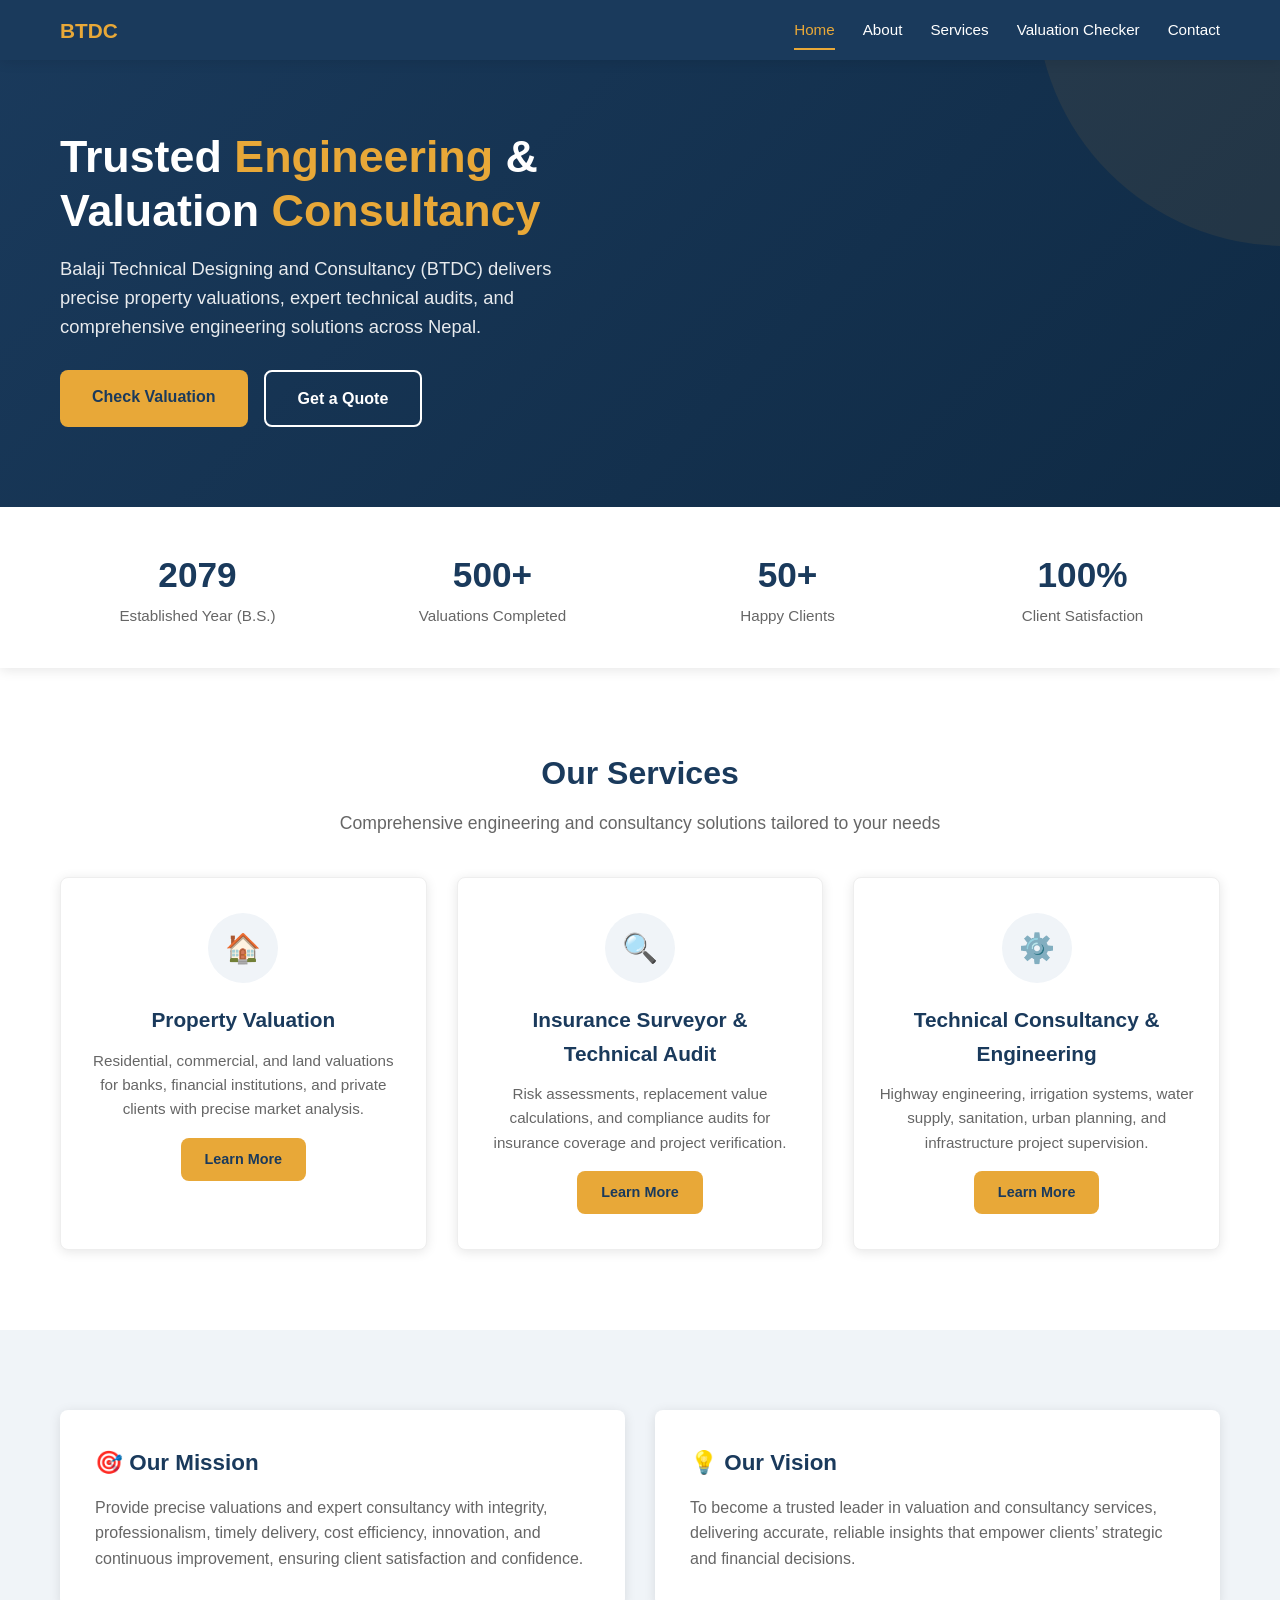
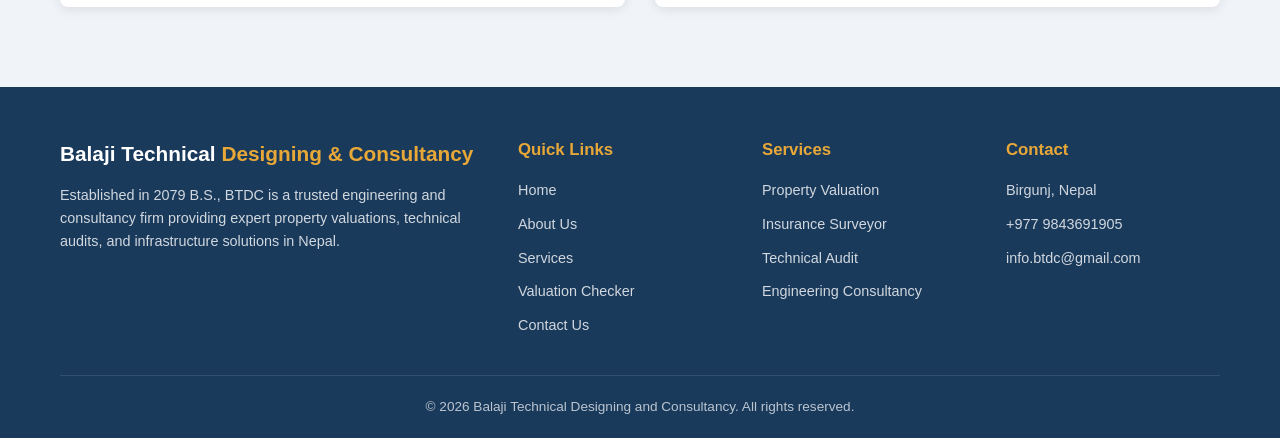
==== index.html @ d247fcec "Initial commit - BTDC website" ====
<!DOCTYPE html>
<html lang="en">
<head>
  <meta charset="UTF-8">
  <meta name="viewport" content="width=device-width, initial-scale=1.0">
  <title>Balaji Technical Designing and Consultancy | Engineering & Valuation Services</title>
  <meta name="description" content="Balaji Technical Designing and Consultancy (BTDC) - Expert property valuations, technical audits, highway engineering, irrigation, and infrastructure solutions in Nepal.">
  <link rel="stylesheet" href="css/style.css">
  <link rel="icon" href="assets/icons/favicon.ico" type="image/x-icon">
</head>
<body>
  <header>
    <div class="header-inner">
      <a href="index.html" class="logo">
        <span>BTDC</span>
      </a>
      <button class="hamburger" aria-label="Menu">
        <span></span><span></span><span></span>
      </button>
      <nav class="nav-links">
        <a href="index.html" class="active">Home</a>
        <a href="about.html">About</a>
        <a href="services.html">Services</a>
        <a href="valuation-checker.html">Valuation Checker</a>
        <a href="contact.html">Contact</a>
      </nav>
    </div>
  </header>

  <section class="hero">
    <div class="container">
      <div class="hero-content">
        <h1>Trusted <span>Engineering</span> &amp; Valuation <span>Consultancy</span></h1>
        <p>Balaji Technical Designing and Consultancy (BTDC) delivers precise property valuations, expert technical audits, and comprehensive engineering solutions across Nepal.</p>
        <div class="hero-buttons">
          <a href="valuation-checker.html" class="btn btn-primary">Check Valuation</a>
          <a href="contact.html" class="btn btn-outline">Get a Quote</a>
        </div>
      </div>
      <div class="hero-image">
        <img src="assets/images/hero-illustration.svg" alt="Engineering and Construction" onerror="this.style.display='none'">
      </div>
    </div>
  </section>

  <section class="stats">
    <div class="container">
      <div class="stats-grid">
        <div class="stat-item">
          <h3>2079</h3>
          <p>Established Year (B.S.)</p>
        </div>
        <div class="stat-item">
          <h3>500+</h3>
          <p>Valuations Completed</p>
        </div>
        <div class="stat-item">
          <h3>50+</h3>
          <p>Happy Clients</p>
        </div>
        <div class="stat-item">
          <h3>100%</h3>
          <p>Client Satisfaction</p>
        </div>
      </div>
    </div>
  </section>

  <section class="section">
    <div class="container">
      <h2 class="section-title">Our Services</h2>
      <p class="section-subtitle">Comprehensive engineering and consultancy solutions tailored to your needs</p>
      <div class="services-grid">
        <div class="service-card">
          <div class="service-icon">&#x1F3E0;</div>
          <h3>Property Valuation</h3>
          <p>Residential, commercial, and land valuations for banks, financial institutions, and private clients with precise market analysis.</p>
          <a href="services.html" class="btn btn-primary">Learn More</a>
        </div>
        <div class="service-card">
          <div class="service-icon">&#x1F50D;</div>
          <h3>Insurance Surveyor &amp; Technical Audit</h3>
          <p>Risk assessments, replacement value calculations, and compliance audits for insurance coverage and project verification.</p>
          <a href="services.html" class="btn btn-primary">Learn More</a>
        </div>
        <div class="service-card">
          <div class="service-icon">&#x2699;&#xFE0F;</div>
          <h3>Technical Consultancy &amp; Engineering</h3>
          <p>Highway engineering, irrigation systems, water supply, sanitation, urban planning, and infrastructure project supervision.</p>
          <a href="services.html" class="btn btn-primary">Learn More</a>
        </div>
      </div>
    </div>
  </section>

  <section class="section mission-vision">
    <div class="container">
      <div class="mv-grid">
        <div class="mv-card">
          <h3>&#x1F3AF; Our Mission</h3>
          <p>Provide precise valuations and expert consultancy with integrity, professionalism, timely delivery, cost efficiency, innovation, and continuous improvement, ensuring client satisfaction and confidence.</p>
        </div>
        <div class="mv-card">
          <h3>&#x1F4A1; Our Vision</h3>
          <p>To become a trusted leader in valuation and consultancy services, delivering accurate, reliable insights that empower clients&rsquo; strategic and financial decisions.</p>
        </div>
      </div>
    </div>
  </section>

  <footer>
    <div class="container">
      <div class="footer-grid">
        <div class="footer-about">
          <h3>Balaji Technical <span>Designing &amp; Consultancy</span></h3>
          <p>Established in 2079 B.S., BTDC is a trusted engineering and consultancy firm providing expert property valuations, technical audits, and infrastructure solutions in Nepal.</p>
        </div>
        <div class="footer-links">
          <h4>Quick Links</h4>
          <ul>
            <li><a href="index.html">Home</a></li>
            <li><a href="about.html">About Us</a></li>
            <li><a href="services.html">Services</a></li>
            <li><a href="valuation-checker.html">Valuation Checker</a></li>
            <li><a href="contact.html">Contact Us</a></li>
          </ul>
        </div>
        <div class="footer-links">
          <h4>Services</h4>
          <ul>
            <li><a href="services.html">Property Valuation</a></li>
            <li><a href="services.html">Insurance Surveyor</a></li>
            <li><a href="services.html">Technical Audit</a></li>
            <li><a href="services.html">Engineering Consultancy</a></li>
          </ul>
        </div>
        <div class="footer-links">
          <h4>Contact</h4>
          <ul>
            <li><a>Birgunj, Nepal</a></li>
            <li><a href="tel:+9779843691905">+977 9843691905</a></li>
            <li><a href="mailto:info.btdc@gmail.com">info.btdc@gmail.com</a></li>
          </ul>
        </div>
      </div>
      <div class="footer-bottom">
        <p>&copy; 2026 Balaji Technical Designing and Consultancy. All rights reserved.</p>
      </div>
    </div>
  </footer>

  <script src="js/main.js"></script>
</body>
</html>
---- css/style.css ----
:root {
  --primary: #1a3a5c;
  --primary-light: #2a5a8c;
  --secondary: #e8a838;
  --accent: #f0f4f8;
  --text: #333;
  --text-light: #666;
  --white: #fff;
  --shadow: 0 2px 12px rgba(0,0,0,0.1);
  --radius: 8px;
  --transition: all 0.3s ease;
}
*, *::before, *::after { margin: 0; padding: 0; box-sizing: border-box; }
html { scroll-behavior: smooth; }
body { font-family: 'Segoe UI', Tahoma, Geneva, Verdana, sans-serif; color: var(--text); line-height: 1.6; overflow-x: hidden; }
a { text-decoration: none; color: inherit; }
ul { list-style: none; }
img { max-width: 100%; height: auto; display: block; }
.container { max-width: 1200px; margin: 0 auto; padding: 0 20px; }
.section { padding: 80px 0; }
.section-title { text-align: center; font-size: 2rem; color: var(--primary); margin-bottom: 10px; }
.section-subtitle { text-align: center; color: var(--text-light); margin-bottom: 40px; font-size: 1.1rem; }

header {
  position: fixed; top: 0; left: 0; right: 0;
  background: var(--primary); color: var(--white);
  z-index: 1000; box-shadow: var(--shadow);
}
.header-inner {
  display: flex; justify-content: space-between; align-items: center;
  padding: 12px 20px; max-width: 1200px; margin: 0 auto;
}
.logo { font-size: 1.3rem; font-weight: 700; display: flex; align-items: center; gap: 10px; }
.logo-img { width: 40px; height: 40px; border-radius: 50%; object-fit: cover; }
.logo span { color: var(--secondary); }
.nav-links { display: flex; gap: 28px; }
.nav-links a { font-size: 0.95rem; font-weight: 500; padding: 6px 0; position: relative; transition: var(--transition); }
.nav-links a::after {
  content: ''; position: absolute; bottom: -2px; left: 0;
  width: 0; height: 2px; background: var(--secondary); transition: var(--transition);
}
.nav-links a:hover::after, .nav-links a.active::after { width: 100%; }
.nav-links a:hover, .nav-links a.active { color: var(--secondary); }
.hamburger { display: none; flex-direction: column; gap: 5px; cursor: pointer; background: none; border: none; padding: 4px; }
.hamburger span { width: 28px; height: 3px; background: var(--white); border-radius: 2px; transition: var(--transition); }

.hero {
  padding: 130px 0 80px; background: linear-gradient(135deg, var(--primary) 0%, #0f2a44 100%);
  color: var(--white); position: relative; overflow: hidden;
}
.hero::before {
  content: ''; position: absolute; top: -50%; right: -20%;
  width: 500px; height: 500px; border-radius: 50%;
  background: rgba(232,168,56,0.08);
}
.hero .container { position: relative; z-index: 1; display: flex; align-items: center; gap: 50px; }
.hero-content { flex: 1; }
.hero-content h1 { font-size: 2.8rem; line-height: 1.2; margin-bottom: 16px; }
.hero-content h1 span { color: var(--secondary); }
.hero-content p { font-size: 1.15rem; opacity: 0.9; margin-bottom: 28px; max-width: 600px; }
.hero-image { flex: 1; text-align: center; }
.btn { display: inline-block; padding: 14px 32px; border-radius: var(--radius); font-weight: 600; font-size: 1rem; cursor: pointer; transition: var(--transition); border: none; }
.btn-primary { background: var(--secondary); color: var(--primary); }
.btn-primary:hover { background: #d49a2e; transform: translateY(-2px); }
.btn-outline { background: transparent; border: 2px solid var(--white); color: var(--white); }
.btn-outline:hover { background: var(--white); color: var(--primary); }
.hero-buttons { display: flex; gap: 16px; flex-wrap: wrap; }

.stats { background: var(--white); padding: 40px 0; box-shadow: var(--shadow); }
.stats-grid { display: grid; grid-template-columns: repeat(4, 1fr); gap: 20px; text-align: center; }
.stat-item h3 { font-size: 2.2rem; color: var(--primary); }
.stat-item p { color: var(--text-light); font-size: 0.95rem; }

.services-grid { display: grid; grid-template-columns: repeat(3, 1fr); gap: 30px; }
.service-card {
  background: var(--white); border-radius: var(--radius); padding: 35px 25px;
  box-shadow: var(--shadow); text-align: center; transition: var(--transition);
  border: 1px solid #eee;
}
.service-card:hover { transform: translateY(-8px); box-shadow: 0 8px 25px rgba(0,0,0,0.12); }
.service-icon { width: 70px; height: 70px; margin: 0 auto 20px; background: var(--accent); border-radius: 50%; display: flex; align-items: center; justify-content: center; font-size: 1.8rem; color: var(--primary); }
.service-card h3 { font-size: 1.3rem; color: var(--primary); margin-bottom: 12px; }
.service-card p { color: var(--text-light); font-size: 0.95rem; margin-bottom: 16px; }
.service-card .btn { padding: 10px 24px; font-size: 0.9rem; }

.mission-vision { background: var(--accent); }
.mv-grid { display: grid; grid-template-columns: repeat(2, 1fr); gap: 30px; }
.mv-card { background: var(--white); padding: 35px; border-radius: var(--radius); box-shadow: var(--shadow); }
.mv-card h3 { color: var(--primary); font-size: 1.4rem; margin-bottom: 14px; display: flex; align-items: center; gap: 10px; }
.mv-card p { color: var(--text-light); }

.about-intro { display: flex; align-items: center; gap: 50px; }
.about-intro-content { flex: 1; }
.about-intro-content h2 { font-size: 2rem; color: var(--primary); margin-bottom: 16px; }
.about-intro-content p { color: var(--text-light); margin-bottom: 12px; }
.about-intro-image { flex: 1; border-radius: var(--radius); overflow: hidden; box-shadow: var(--shadow); }
.values-list { display: grid; grid-template-columns: repeat(4, 1fr); gap: 16px; margin-top: 30px; }
.value-tag { background: var(--accent); padding: 10px 16px; border-radius: var(--radius); text-align: center; font-size: 0.85rem; font-weight: 500; color: var(--primary); }

.team-grid { display: grid; grid-template-columns: repeat(3, 1fr); gap: 30px; }
.team-card { background: var(--white); border-radius: var(--radius); box-shadow: var(--shadow); text-align: center; overflow: hidden; transition: var(--transition); }
.team-card:hover { transform: translateY(-5px); }
.team-img { width: 100%; height: 220px; object-fit: cover; background: var(--accent); display: flex; align-items: center; justify-content: center; font-size: 3rem; color: var(--primary); }
.team-info { padding: 20px; }
.team-info h3 { color: var(--primary); font-size: 1.15rem; }
.team-info .role { color: var(--secondary); font-size: 0.9rem; font-weight: 600; margin-bottom: 8px; }
.team-info p { color: var(--text-light); font-size: 0.88rem; }

.contact-section { background: var(--accent); }
.contact-grid { display: grid; grid-template-columns: 1fr 1fr; gap: 40px; }
.contact-info h3 { color: var(--primary); font-size: 1.4rem; margin-bottom: 20px; }
.contact-info-item { display: flex; gap: 14px; margin-bottom: 18px; align-items: flex-start; }
.contact-info-item .icon { width: 40px; height: 40px; min-width: 40px; background: var(--primary); color: var(--white); border-radius: 50%; display: flex; align-items: center; justify-content: center; font-size: 1.2rem; }
.contact-info-item h4 { font-size: 0.95rem; color: var(--primary); }
.contact-info-item p { color: var(--text-light); font-size: 0.9rem; }
.contact-form { background: var(--white); padding: 35px; border-radius: var(--radius); box-shadow: var(--shadow); }
.form-group { margin-bottom: 18px; }
.form-group label { display: block; font-weight: 600; font-size: 0.9rem; color: var(--primary); margin-bottom: 6px; }
.form-group input, .form-group select, .form-group textarea { width: 100%; padding: 12px 14px; border: 1px solid #ddd; border-radius: var(--radius); font-size: 1rem; font-family: inherit; transition: var(--transition); }
.form-group input:focus, .form-group select:focus, .form-group textarea:focus { outline: none; border-color: var(--primary-light); box-shadow: 0 0 0 3px rgba(26,58,92,0.1); }
.form-group textarea { min-height: 120px; resize: vertical; }
.form-group .btn { width: 100%; }
.form-row { display: grid; grid-template-columns: 1fr 1fr; gap: 16px; }

.valuation-checker { background: var(--accent); }
.valuation-grid { display: grid; grid-template-columns: 1fr 1fr; gap: 40px; }
.valuation-result { background: var(--white); padding: 35px; border-radius: var(--radius); box-shadow: var(--shadow); text-align: center; display: flex; flex-direction: column; justify-content: center; align-items: center; }
.valuation-result .amount { font-size: 2.5rem; font-weight: 700; color: var(--primary); margin: 15px 0; }
.valuation-result .range { color: var(--text-light); font-size: 1.1rem; }
.valuation-result .currency { color: var(--secondary); font-weight: 600; }
.valuation-result .disclaimer { font-size: 0.82rem; color: var(--text-light); margin-top: 20px; font-style: italic; }
.result-placeholder { color: var(--text-light); font-size: 1.1rem; }
.result-placeholder .icon { font-size: 3rem; margin-bottom: 16px; opacity: 0.3; }

#valuationForm .form-row { grid-template-columns: 1fr 1fr; }
#valuationForm .btn { background: var(--primary); color: var(--white); }
#valuationForm .btn:hover { background: var(--primary-light); }

.services-detail-grid { display: grid; gap: 40px; }
.service-detail-card { background: var(--white); border-radius: var(--radius); box-shadow: var(--shadow); padding: 40px; display: flex; gap: 35px; align-items: flex-start; }
.service-detail-icon { width: 80px; height: 80px; min-width: 80px; background: var(--accent); border-radius: 50%; display: flex; align-items: center; justify-content: center; font-size: 2rem; color: var(--primary); }
.service-detail-content h2 { color: var(--primary); font-size: 1.6rem; margin-bottom: 12px; }
.service-detail-content p { color: var(--text-light); margin-bottom: 12px; }
.service-detail-content ul { margin-left: 20px; margin-bottom: 12px; }
.service-detail-content ul li { list-style: disc; color: var(--text-light); margin-bottom: 6px; }

footer { background: var(--primary); color: var(--white); padding: 50px 0 20px; }
.footer-grid { display: grid; grid-template-columns: 2fr 1fr 1fr 1fr; gap: 30px; margin-bottom: 30px; }
.footer-about h3 { font-size: 1.3rem; margin-bottom: 14px; }
.footer-about h3 span { color: var(--secondary); }
.footer-about p { opacity: 0.8; font-size: 0.9rem; margin-bottom: 16px; }
.footer-links h4 { font-size: 1.05rem; margin-bottom: 14px; color: var(--secondary); }
.footer-links ul li { margin-bottom: 8px; }
.footer-links ul li a { opacity: 0.8; font-size: 0.9rem; transition: var(--transition); }
.footer-links ul li a:hover { opacity: 1; color: var(--secondary); }
.footer-bottom { border-top: 1px solid rgba(255,255,255,0.15); padding-top: 20px; text-align: center; font-size: 0.85rem; opacity: 0.7; }

@media (max-width: 992px) {
  .services-grid, .mv-grid, .team-grid { grid-template-columns: repeat(2, 1fr); }
  .footer-grid { grid-template-columns: repeat(2, 1fr); }
  .hero .container { flex-direction: column; text-align: center; }
  .hero-content p { margin: 0 auto 28px; }
  .hero-content h1 { font-size: 2.2rem; }
  .hero-buttons { justify-content: center; }
  .about-intro { flex-direction: column; text-align: center; }
  .stats-grid { grid-template-columns: repeat(2, 1fr); }
  .values-list { grid-template-columns: repeat(2, 1fr); }
  .service-detail-card { flex-direction: column; align-items: center; text-align: center; }
  .service-detail-content ul { text-align: left; }
}
@media (max-width: 768px) {
  .hamburger { display: flex; }
  .nav-links { display: none; position: absolute; top: 100%; left: 0; right: 0; background: var(--primary); flex-direction: column; padding: 16px 20px; gap: 0; }
  .nav-links.open { display: flex; }
  .nav-links a { padding: 12px 0; border-bottom: 1px solid rgba(255,255,255,0.1); }
  .services-grid, .mv-grid, .team-grid, .contact-grid, .valuation-grid { grid-template-columns: 1fr; }
  .footer-grid { grid-template-columns: 1fr; }
  .section { padding: 50px 0; }
  .hero { padding: 110px 0 50px; }
  .hero-content h1 { font-size: 1.8rem; }
  .form-row { grid-template-columns: 1fr; }
  #valuationForm .form-row { grid-template-columns: 1fr; }
  .service-detail-card { padding: 25px; }
  .section-title { font-size: 1.6rem; }
}
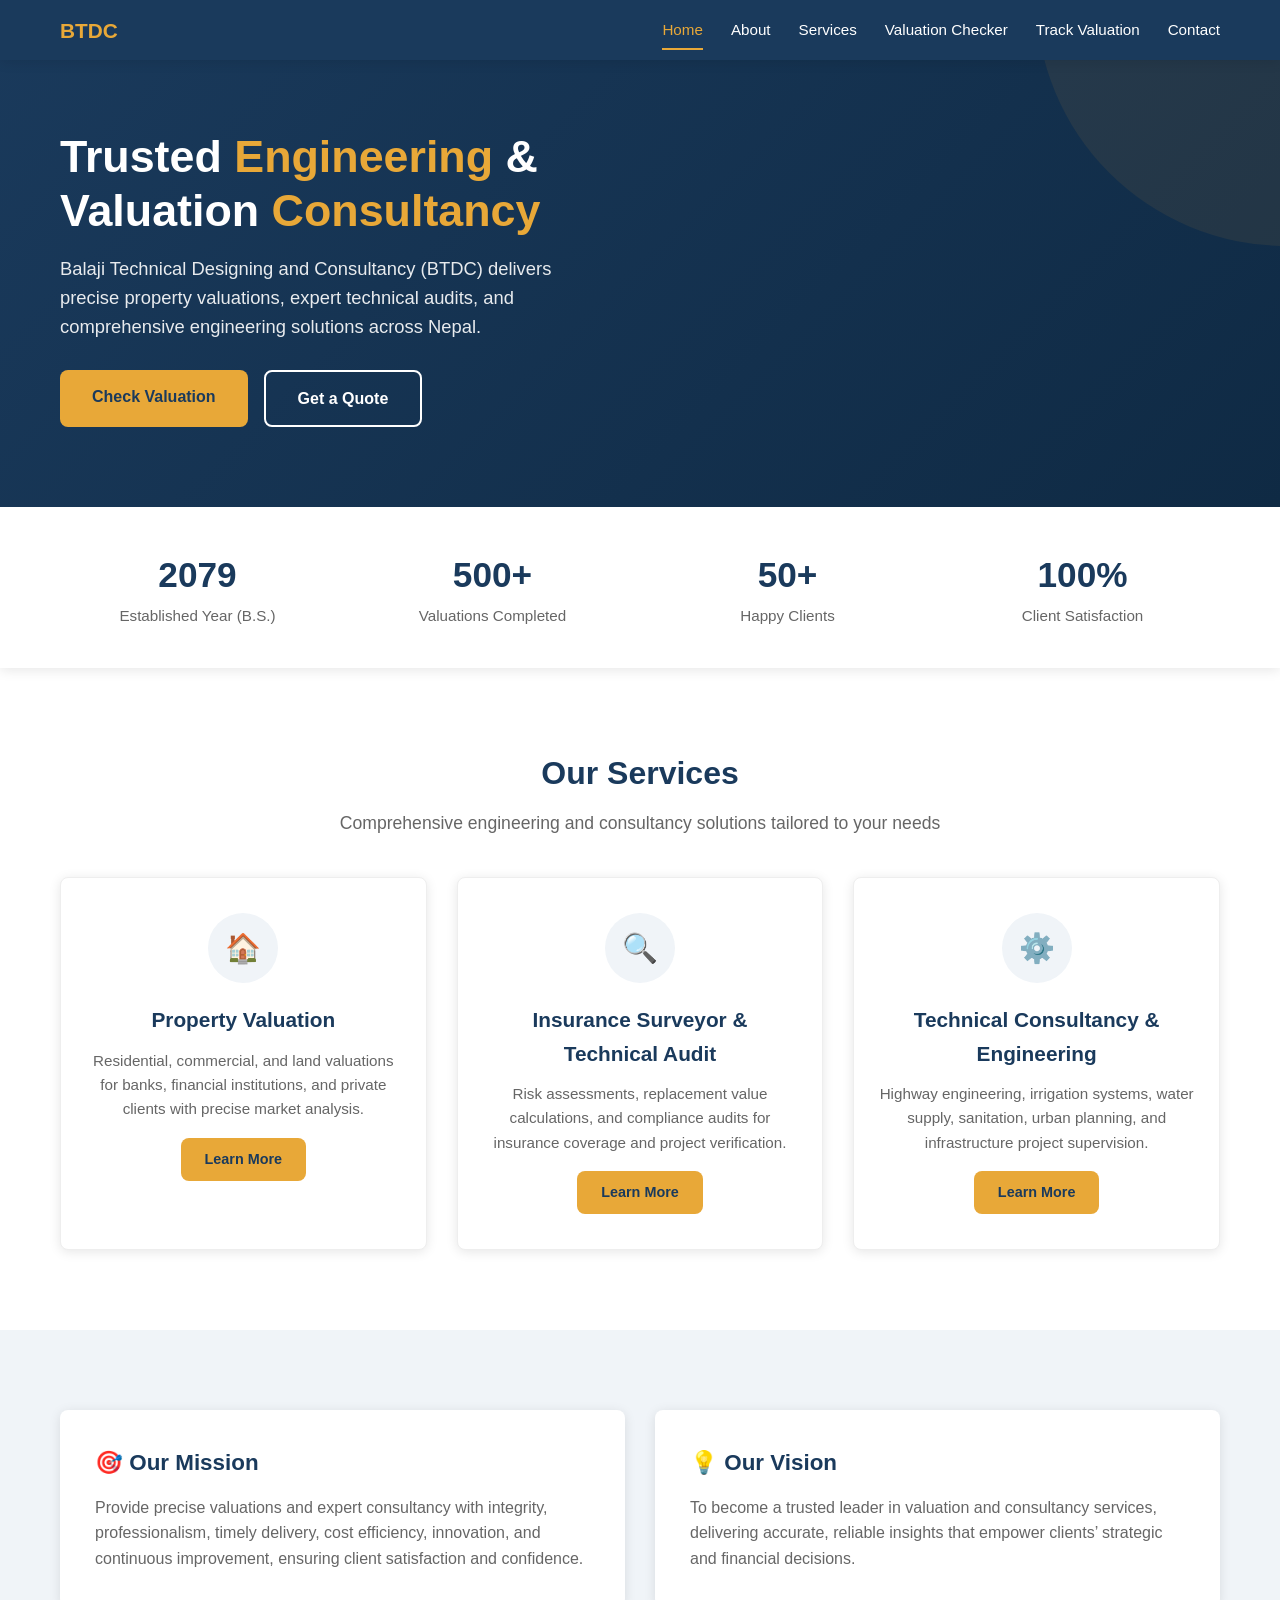
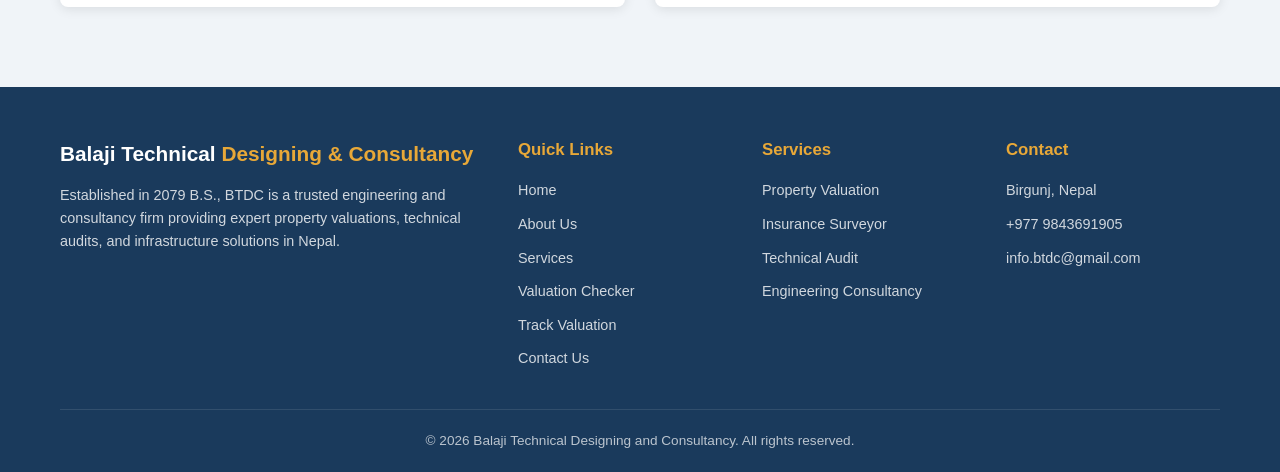
==== commit c1b13e40: "Add admin panel + customer track valuation system" ====
--- a/index.html
+++ b/index.html
@@ -22,6 +22,7 @@
         <a href="about.html">About</a>
         <a href="services.html">Services</a>
         <a href="valuation-checker.html">Valuation Checker</a>
+        <a href="track-valuation.html">Track Valuation</a>
         <a href="contact.html">Contact</a>
       </nav>
     </div>
@@ -122,6 +123,7 @@
             <li><a href="about.html">About Us</a></li>
             <li><a href="services.html">Services</a></li>
             <li><a href="valuation-checker.html">Valuation Checker</a></li>
+            <li><a href="track-valuation.html">Track Valuation</a></li>
             <li><a href="contact.html">Contact Us</a></li>
           </ul>
         </div>
--- a/css/style.css
+++ b/css/style.css
@@ -155,6 +155,37 @@
 .footer-links ul li a:hover { opacity: 1; color: var(--secondary); }
 .footer-bottom { border-top: 1px solid rgba(255,255,255,0.15); padding-top: 20px; text-align: center; font-size: 0.85rem; opacity: 0.7; }
 
+.admin-login { display:flex; justify-content:center; align-items:center; min-height:50vh; }
+.login-box { background:var(--white); padding:40px; border-radius:var(--radius); box-shadow:var(--shadow); text-align:center; max-width:420px; width:100%; }
+.login-box h2 { color:var(--primary); margin-bottom:8px; }
+.admin-table { width:100%; border-collapse:collapse; font-size:0.9rem; }
+.admin-table th { background:var(--primary); color:var(--white); padding:12px 14px; text-align:left; white-space:nowrap; }
+.admin-table td { padding:10px 14px; border-bottom:1px solid #eee; }
+.admin-table tr:hover { background:var(--accent); }
+.admin-table .action-btns { display:flex; gap:6px; white-space:nowrap; }
+.btn-sm { padding:6px 14px; border:none; border-radius:6px; font-size:0.82rem; cursor:pointer; font-weight:600; transition:var(--transition); }
+.btn-edit { background:#e8a838; color:#fff; }
+.btn-edit:hover { background:#d49a2e; }
+.btn-delete { background:#dc3545; color:#fff; }
+.btn-delete:hover { background:#c82333; }
+.status-badge { display:inline-block; padding:4px 12px; border-radius:20px; font-size:0.8rem; font-weight:600; }
+.status-pending { background:#fff3cd; color:#856404; }
+.status-in-progress { background:#cce5ff; color:#004085; }
+.status-completed { background:#d4edda; color:#155724; }
+.status-delivered { background:#d4edda; color:#155724; }
+.status-cancelled { background:#f8d7da; color:#721c24; }
+.modal-overlay { position:fixed; top:0; left:0; right:0; bottom:0; background:rgba(0,0,0,0.5); z-index:2000; display:flex; align-items:center; justify-content:center; padding:20px; }
+.modal { background:var(--white); border-radius:var(--radius); padding:30px; max-width:600px; width:100%; max-height:90vh; overflow-y:auto; box-shadow:0 10px 40px rgba(0,0,0,0.2); }
+.modal-header { display:flex; justify-content:space-between; align-items:center; margin-bottom:20px; }
+.modal-header h3 { color:var(--primary); font-size:1.3rem; }
+.modal-close { background:none; border:none; font-size:1.8rem; cursor:pointer; color:var(--text-light); padding:0 4px; line-height:1; }
+.modal-close:hover { color:var(--text); }
+
+.track-card { background:var(--white); border-radius:var(--radius); box-shadow:var(--shadow); margin-bottom:16px; overflow:hidden; }
+.track-card-header { display:flex; justify-content:space-between; align-items:center; padding:14px 20px; background:var(--accent); border-bottom:1px solid #eee; }
+.track-card-body { padding:16px 20px; display:grid; grid-template-columns:1fr 1fr; gap:10px; }
+.track-field { font-size:0.92rem; color:var(--text); }
+
 @media (max-width: 992px) {
   .services-grid, .mv-grid, .team-grid { grid-template-columns: repeat(2, 1fr); }
   .footer-grid { grid-template-columns: repeat(2, 1fr); }
@@ -182,4 +213,8 @@
   #valuationForm .form-row { grid-template-columns: 1fr; }
   .service-detail-card { padding: 25px; }
   .section-title { font-size: 1.6rem; }
-}
+  .admin-table { font-size:0.82rem; }
+  .admin-table th, .admin-table td { padding:8px 10px; }
+  .track-card-body { grid-template-columns:1fr; }
+  .modal { padding:20px; }
+}
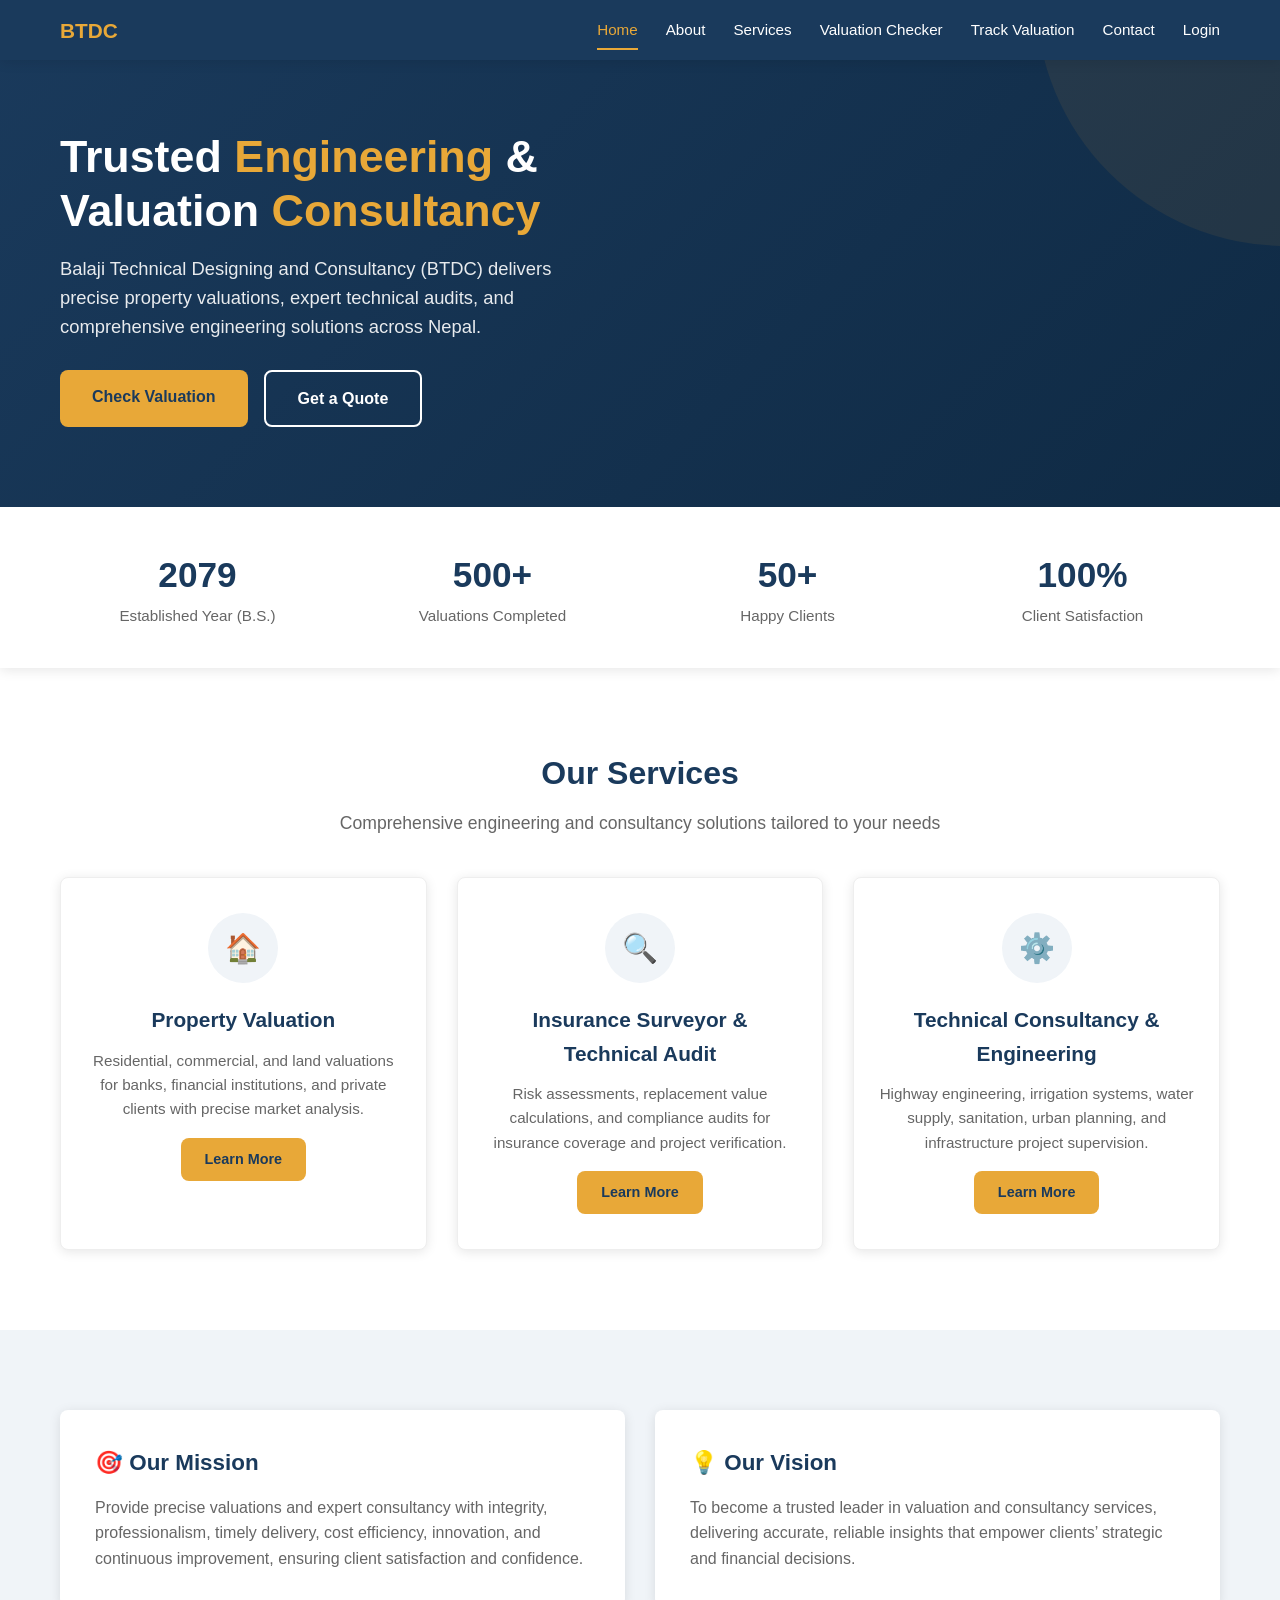
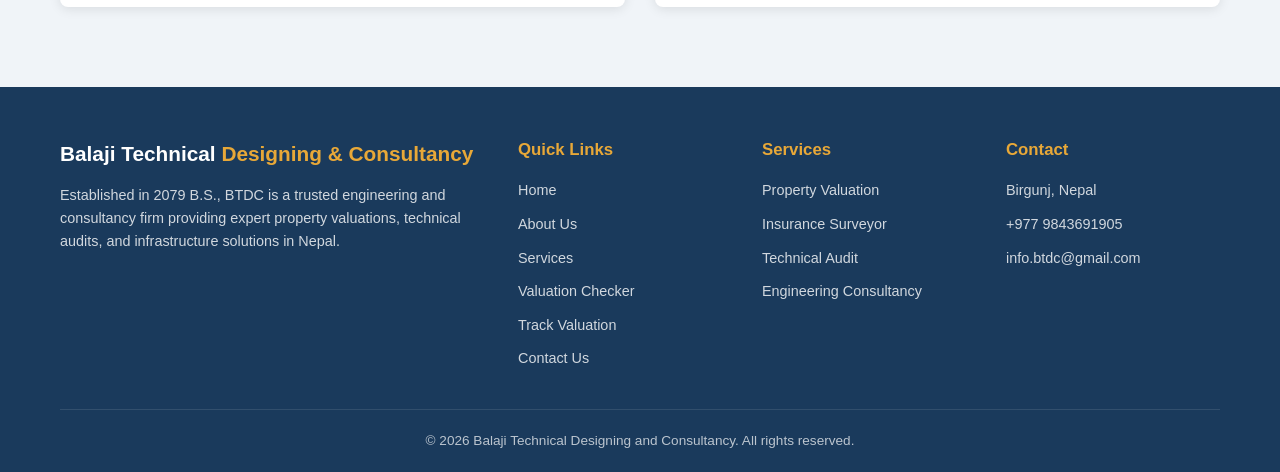
==== commit 76564366: "Migrate to Firebase Auth + Firestore: admin/staff panels, public track lookup" ====
--- a/index.html
+++ b/index.html
@@ -24,6 +24,7 @@
         <a href="valuation-checker.html">Valuation Checker</a>
         <a href="track-valuation.html">Track Valuation</a>
         <a href="contact.html">Contact</a>
+        <a href="login.html">Login</a>
       </nav>
     </div>
   </header>
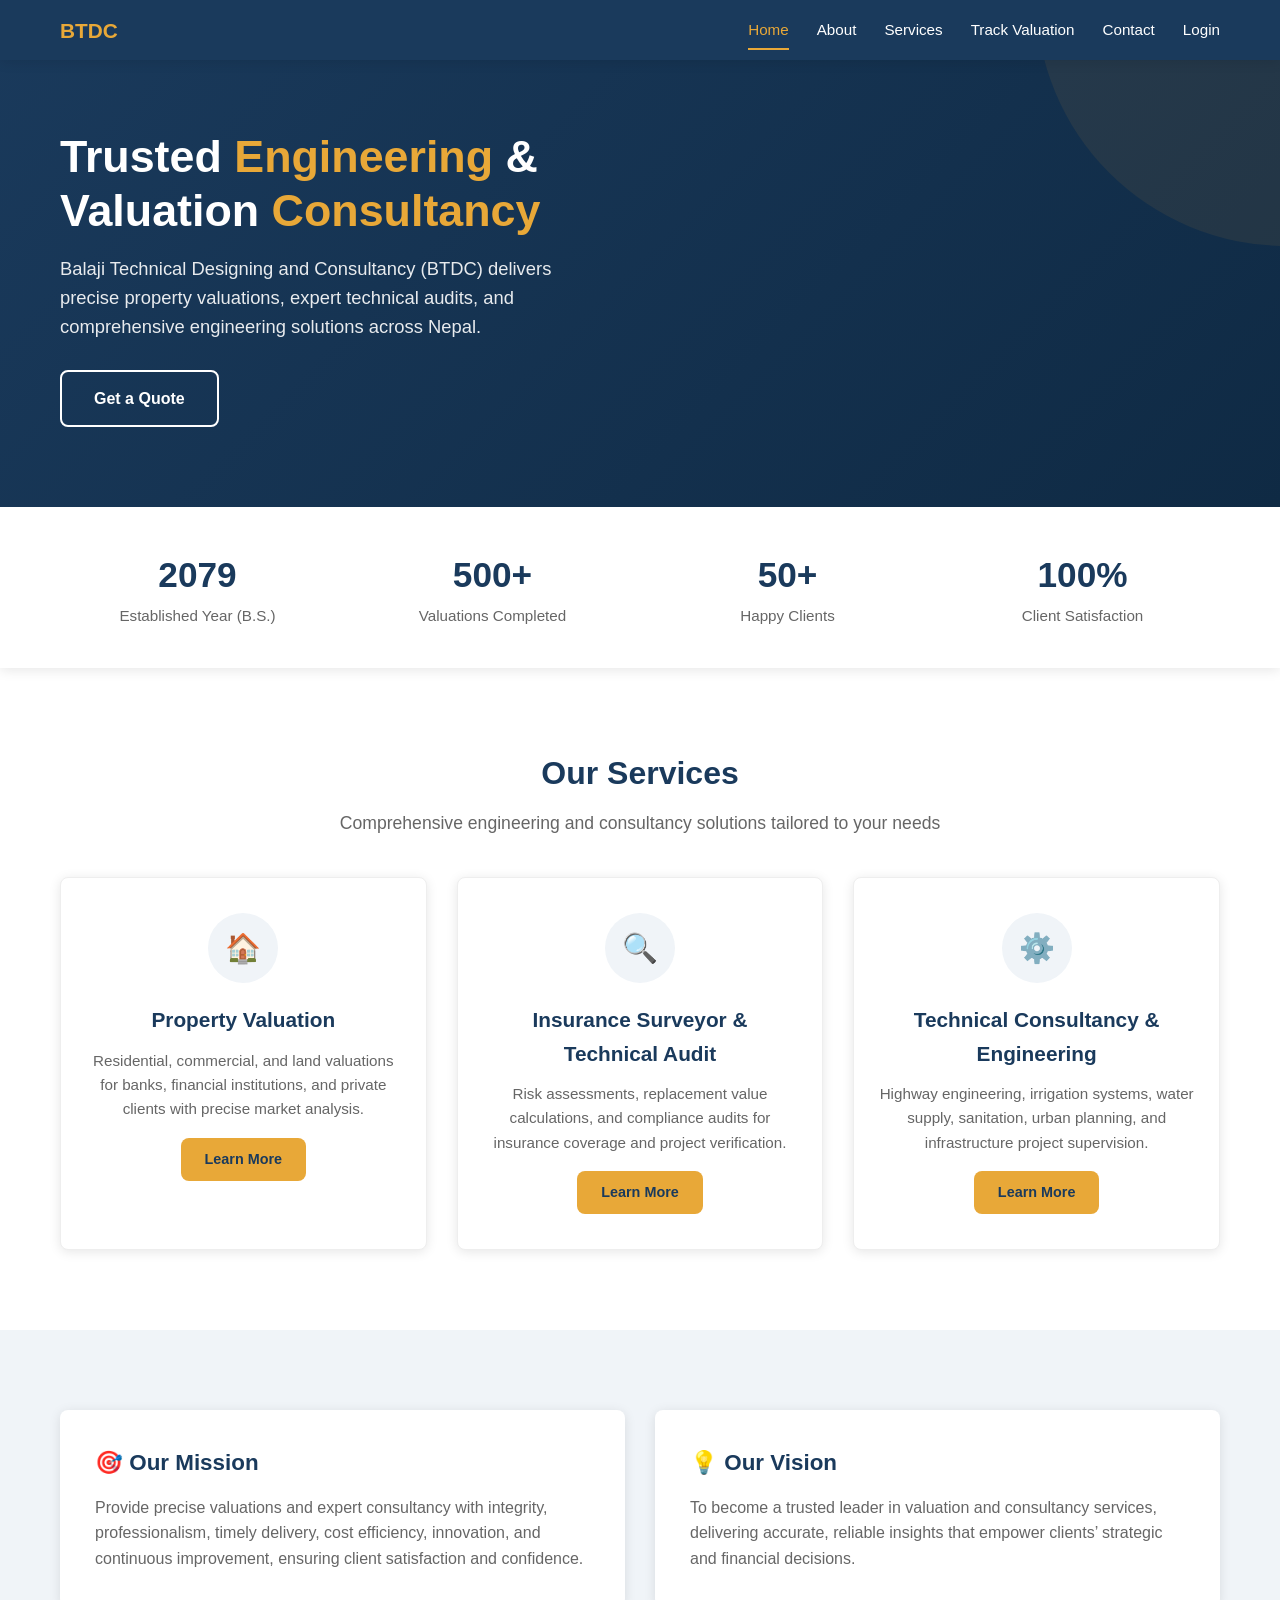
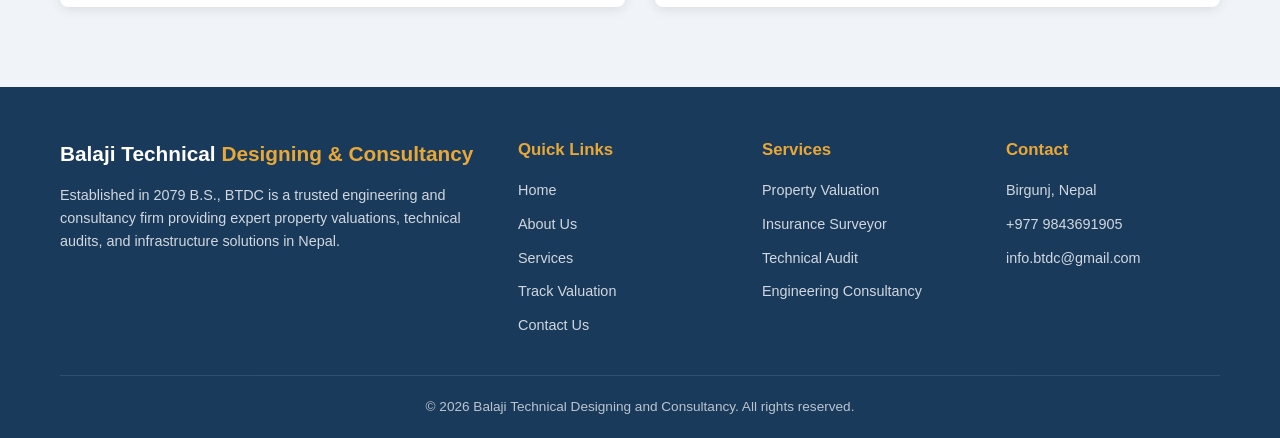
==== commit d73127ee: "Remove Valuation Checker page and all links" ====
--- a/index.html
+++ b/index.html
@@ -21,7 +21,7 @@
         <a href="index.html" class="active">Home</a>
         <a href="about.html">About</a>
         <a href="services.html">Services</a>
-        <a href="valuation-checker.html">Valuation Checker</a>
+
         <a href="track-valuation.html">Track Valuation</a>
         <a href="contact.html">Contact</a>
         <a href="login.html">Login</a>
@@ -35,7 +35,7 @@
         <h1>Trusted <span>Engineering</span> &amp; Valuation <span>Consultancy</span></h1>
         <p>Balaji Technical Designing and Consultancy (BTDC) delivers precise property valuations, expert technical audits, and comprehensive engineering solutions across Nepal.</p>
         <div class="hero-buttons">
-          <a href="valuation-checker.html" class="btn btn-primary">Check Valuation</a>
+
           <a href="contact.html" class="btn btn-outline">Get a Quote</a>
         </div>
       </div>
@@ -123,7 +123,7 @@
             <li><a href="index.html">Home</a></li>
             <li><a href="about.html">About Us</a></li>
             <li><a href="services.html">Services</a></li>
-            <li><a href="valuation-checker.html">Valuation Checker</a></li>
+
             <li><a href="track-valuation.html">Track Valuation</a></li>
             <li><a href="contact.html">Contact Us</a></li>
           </ul>
--- a/css/style.css
+++ b/css/style.css
@@ -122,7 +122,7 @@
 .form-group .btn { width: 100%; }
 .form-row { display: grid; grid-template-columns: 1fr 1fr; gap: 16px; }
 
-.valuation-checker { background: var(--accent); }
+
 .valuation-grid { display: grid; grid-template-columns: 1fr 1fr; gap: 40px; }
 .valuation-result { background: var(--white); padding: 35px; border-radius: var(--radius); box-shadow: var(--shadow); text-align: center; display: flex; flex-direction: column; justify-content: center; align-items: center; }
 .valuation-result .amount { font-size: 2.5rem; font-weight: 700; color: var(--primary); margin: 15px 0; }
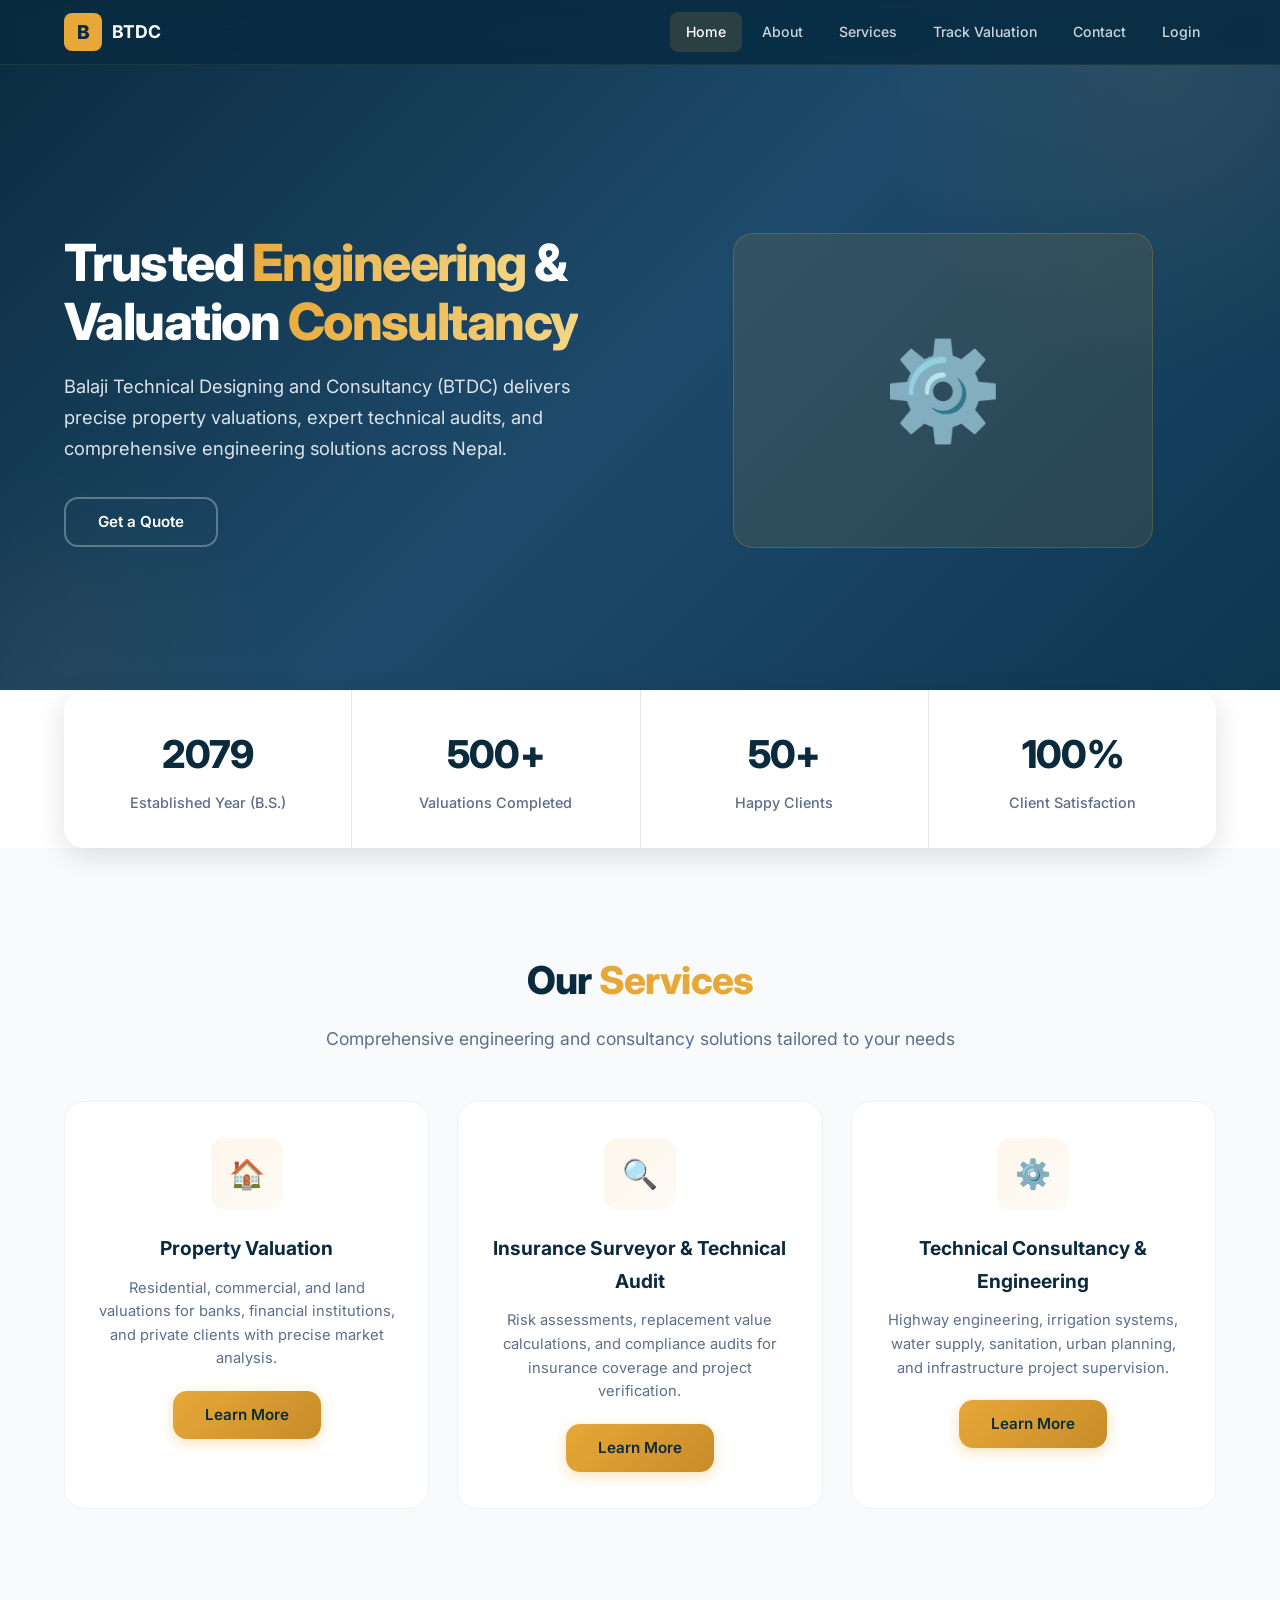
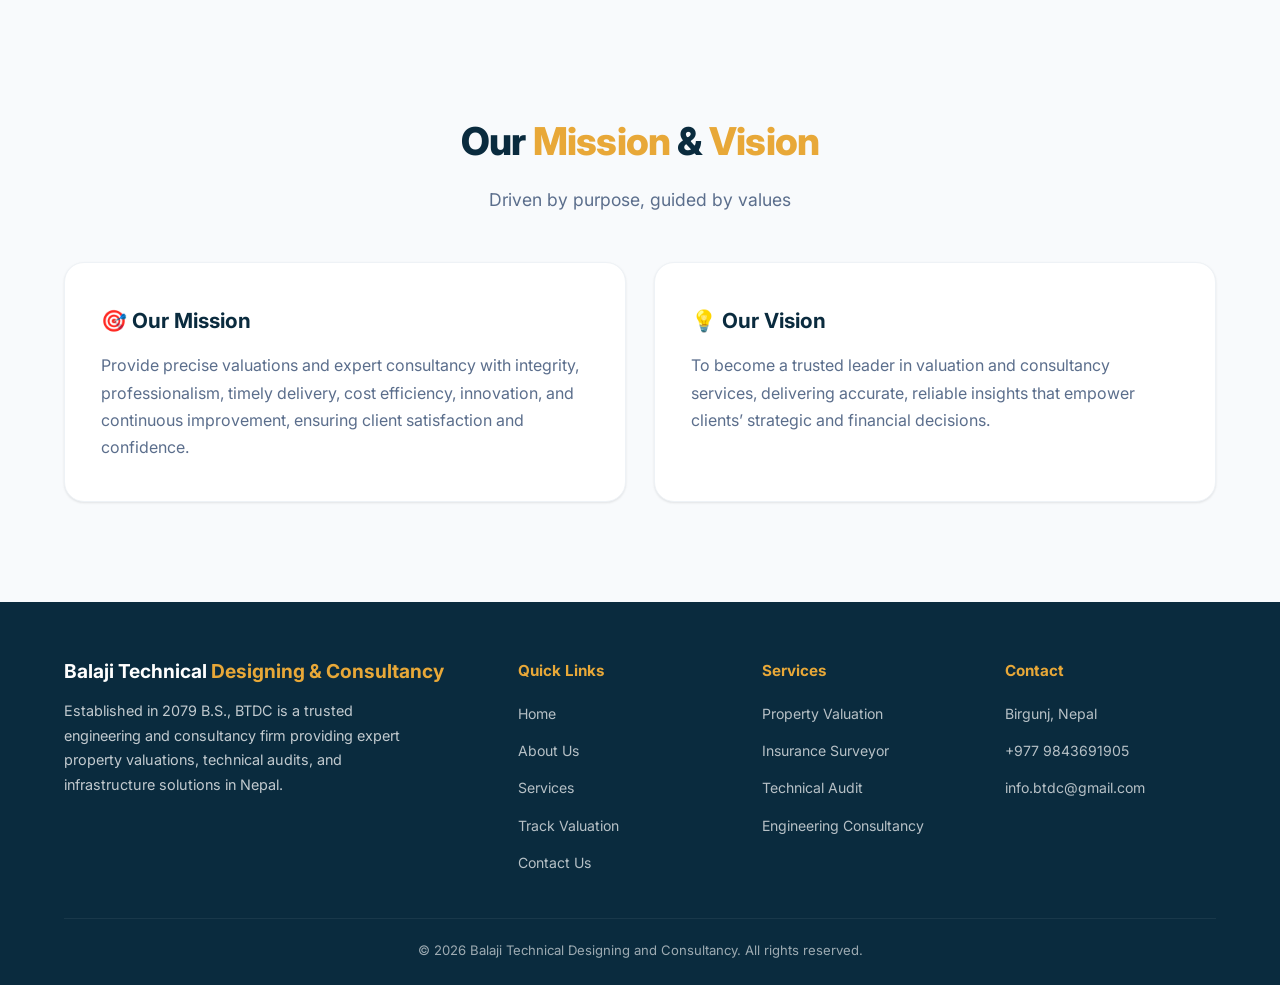
==== commit 46f8c5e8: "Complete modern redesign: glassmorphism header, refined navy/gold palette, smooth animations, respon" ====
--- a/index.html
+++ b/index.html
@@ -12,6 +12,7 @@
   <header>
     <div class="header-inner">
       <a href="index.html" class="logo">
+        <span class="logo-svg">B</span>
         <span>BTDC</span>
       </a>
       <button class="hamburger" aria-label="Menu">
@@ -21,7 +22,6 @@
         <a href="index.html" class="active">Home</a>
         <a href="about.html">About</a>
         <a href="services.html">Services</a>
-
         <a href="track-valuation.html">Track Valuation</a>
         <a href="contact.html">Contact</a>
         <a href="login.html">Login</a>
@@ -35,12 +35,11 @@
         <h1>Trusted <span>Engineering</span> &amp; Valuation <span>Consultancy</span></h1>
         <p>Balaji Technical Designing and Consultancy (BTDC) delivers precise property valuations, expert technical audits, and comprehensive engineering solutions across Nepal.</p>
         <div class="hero-buttons">
-
           <a href="contact.html" class="btn btn-outline">Get a Quote</a>
         </div>
       </div>
       <div class="hero-image">
-        <img src="assets/images/hero-illustration.svg" alt="Engineering and Construction" onerror="this.style.display='none'">
+        <div class="hero-image-placeholder">&#x2699;&#xFE0F;</div>
       </div>
     </div>
   </section>
@@ -70,7 +69,7 @@
 
   <section class="section">
     <div class="container">
-      <h2 class="section-title">Our Services</h2>
+      <h2 class="section-title">Our <span>Services</span></h2>
       <p class="section-subtitle">Comprehensive engineering and consultancy solutions tailored to your needs</p>
       <div class="services-grid">
         <div class="service-card">
@@ -97,6 +96,8 @@
 
   <section class="section mission-vision">
     <div class="container">
+      <h2 class="section-title">Our <span>Mission</span> &amp; <span>Vision</span></h2>
+      <p class="section-subtitle">Driven by purpose, guided by values</p>
       <div class="mv-grid">
         <div class="mv-card">
           <h3>&#x1F3AF; Our Mission</h3>
@@ -123,7 +124,6 @@
             <li><a href="index.html">Home</a></li>
             <li><a href="about.html">About Us</a></li>
             <li><a href="services.html">Services</a></li>
-
             <li><a href="track-valuation.html">Track Valuation</a></li>
             <li><a href="contact.html">Contact Us</a></li>
           </ul>
--- a/css/style.css
+++ b/css/style.css
@@ -1,220 +1,1451 @@
+/* ============================================
+   Balaji Technical Designing & Consultancy
+   Modern Design System
+   ============================================ */
+
+@import url('https://fonts.googleapis.com/css2?family=Inter:wght@400;500;600;700;800&display=swap');
+
 :root {
-  --primary: #1a3a5c;
-  --primary-light: #2a5a8c;
-  --secondary: #e8a838;
-  --accent: #f0f4f8;
-  --text: #333;
-  --text-light: #666;
-  --white: #fff;
-  --shadow: 0 2px 12px rgba(0,0,0,0.1);
-  --radius: 8px;
-  --transition: all 0.3s ease;
-}
-*, *::before, *::after { margin: 0; padding: 0; box-sizing: border-box; }
+  --primary-dark: #0a2b3e;
+  --primary-medium: #1e4a6b;
+  --primary-light: #2d6a92;
+  --gold: #e8a838;
+  --gold-dark: #c78c29;
+  --gold-light: #f5d88a;
+  --bg-light: #f8fafc;
+  --bg-card: #ffffff;
+  --text-dark: #1e2a3e;
+  --text-body: #334155;
+  --text-muted: #5b6e8c;
+  --white: #ffffff;
+  --success: #10b981;
+  --error: #ef4444;
+  --warning: #f59e0b;
+  --info: #3b82f6;
+  --radius-sm: 8px;
+  --radius-md: 14px;
+  --radius-lg: 20px;
+  --shadow-sm: 0 1px 3px rgba(0,0,0,0.06), 0 1px 2px rgba(0,0,0,0.04);
+  --shadow-md: 0 4px 16px rgba(0,0,0,0.08);
+  --shadow-lg: 0 8px 30px rgba(0,0,0,0.12);
+  --shadow-xl: 0 20px 60px rgba(0,0,0,0.15);
+  --transition: all 0.3s cubic-bezier(0.4, 0, 0.2, 1);
+  --font: 'Inter', -apple-system, BlinkMacSystemFont, 'Segoe UI', sans-serif;
+}
+
+/* Reset */
+*, *::before, *::after {
+  margin: 0; padding: 0; box-sizing: border-box;
+}
 html { scroll-behavior: smooth; }
-body { font-family: 'Segoe UI', Tahoma, Geneva, Verdana, sans-serif; color: var(--text); line-height: 1.6; overflow-x: hidden; }
+body {
+  font-family: var(--font);
+  color: var(--text-body);
+  background: var(--bg-light);
+  line-height: 1.7;
+  overflow-x: hidden;
+  -webkit-font-smoothing: antialiased;
+}
 a { text-decoration: none; color: inherit; }
 ul { list-style: none; }
 img { max-width: 100%; height: auto; display: block; }
-.container { max-width: 1200px; margin: 0 auto; padding: 0 20px; }
-.section { padding: 80px 0; }
-.section-title { text-align: center; font-size: 2rem; color: var(--primary); margin-bottom: 10px; }
-.section-subtitle { text-align: center; color: var(--text-light); margin-bottom: 40px; font-size: 1.1rem; }
-
+input, select, textarea, button { font-family: inherit; }
+
+/* Container */
+.container {
+  max-width: 1200px;
+  margin: 0 auto;
+  padding: 0 24px;
+}
+
+/* Section */
+.section {
+  padding: clamp(60px, 10vw, 100px) 0;
+}
+.section-title {
+  text-align: center;
+  font-size: clamp(1.6rem, 4vw, 2.4rem);
+  font-weight: 800;
+  color: var(--primary-dark);
+  margin-bottom: 12px;
+  letter-spacing: -0.02em;
+}
+.section-title span {
+  color: var(--gold);
+}
+.section-subtitle {
+  text-align: center;
+  color: var(--text-muted);
+  font-size: clamp(0.95rem, 2vw, 1.1rem);
+  max-width: 640px;
+  margin: 0 auto 48px;
+  line-height: 1.6;
+}
+
+/* ============================================
+   HEADER - Glassmorphism
+   ============================================ */
 header {
-  position: fixed; top: 0; left: 0; right: 0;
-  background: var(--primary); color: var(--white);
-  z-index: 1000; box-shadow: var(--shadow);
+  position: fixed;
+  top: 0;
+  left: 0;
+  right: 0;
+  z-index: 1000;
+  background: rgba(10, 43, 62, 0.88);
+  backdrop-filter: blur(16px) saturate(180%);
+  -webkit-backdrop-filter: blur(16px) saturate(180%);
+  border-bottom: 1px solid rgba(232, 168, 56, 0.1);
+  transition: var(--transition);
 }
 .header-inner {
-  display: flex; justify-content: space-between; align-items: center;
-  padding: 12px 20px; max-width: 1200px; margin: 0 auto;
-}
-.logo { font-size: 1.3rem; font-weight: 700; display: flex; align-items: center; gap: 10px; }
-.logo-img { width: 40px; height: 40px; border-radius: 50%; object-fit: cover; }
-.logo span { color: var(--secondary); }
-.nav-links { display: flex; gap: 28px; }
-.nav-links a { font-size: 0.95rem; font-weight: 500; padding: 6px 0; position: relative; transition: var(--transition); }
-.nav-links a::after {
-  content: ''; position: absolute; bottom: -2px; left: 0;
-  width: 0; height: 2px; background: var(--secondary); transition: var(--transition);
-}
-.nav-links a:hover::after, .nav-links a.active::after { width: 100%; }
-.nav-links a:hover, .nav-links a.active { color: var(--secondary); }
-.hamburger { display: none; flex-direction: column; gap: 5px; cursor: pointer; background: none; border: none; padding: 4px; }
-.hamburger span { width: 28px; height: 3px; background: var(--white); border-radius: 2px; transition: var(--transition); }
-
+  display: flex;
+  justify-content: space-between;
+  align-items: center;
+  padding: 0 24px;
+  max-width: 1200px;
+  margin: 0 auto;
+  height: 64px;
+}
+
+/* Logo */
+.logo {
+  display: flex;
+  align-items: center;
+  gap: 10px;
+  font-weight: 700;
+  font-size: 1.1rem;
+  color: var(--white);
+}
+.logo-svg {
+  width: 38px;
+  height: 38px;
+  background: var(--gold);
+  border-radius: var(--radius-sm);
+  display: flex;
+  align-items: center;
+  justify-content: center;
+  font-size: 1.2rem;
+  font-weight: 800;
+  color: var(--primary-dark);
+  flex-shrink: 0;
+}
+
+/* Navigation */
+.nav-links {
+  display: flex;
+  align-items: center;
+  gap: 4px;
+}
+.nav-links a {
+  font-size: 0.88rem;
+  font-weight: 500;
+  color: rgba(255,255,255,0.8);
+  padding: 8px 16px;
+  border-radius: var(--radius-sm);
+  transition: var(--transition);
+  position: relative;
+}
+.nav-links a:hover,
+.nav-links a.active {
+  color: var(--white);
+  background: rgba(232,168,56,0.15);
+}
+
+/* Hamburger */
+.hamburger {
+  display: none;
+  flex-direction: column;
+  gap: 5px;
+  cursor: pointer;
+  background: none;
+  border: none;
+  padding: 8px;
+  border-radius: var(--radius-sm);
+  transition: var(--transition);
+}
+.hamburger:hover {
+  background: rgba(255,255,255,0.1);
+}
+.hamburger span {
+  display: block;
+  width: 26px;
+  height: 2.5px;
+  background: var(--white);
+  border-radius: 4px;
+  transition: var(--transition);
+}
+.hamburger.active span:nth-child(1) {
+  transform: rotate(45deg) translate(5px, 5px);
+}
+.hamburger.active span:nth-child(2) {
+  opacity: 0;
+}
+.hamburger.active span:nth-child(3) {
+  transform: rotate(-45deg) translate(5px, -5px);
+}
+
+/* ============================================
+   HERO
+   ============================================ */
 .hero {
-  padding: 130px 0 80px; background: linear-gradient(135deg, var(--primary) 0%, #0f2a44 100%);
-  color: var(--white); position: relative; overflow: hidden;
+  padding: 140px 0 80px;
+  background: linear-gradient(135deg, var(--primary-dark) 0%, var(--primary-medium) 50%, #0d3550 100%);
+  color: var(--white);
+  position: relative;
+  overflow: hidden;
+  min-height: 80vh;
+  display: flex;
+  align-items: center;
 }
 .hero::before {
-  content: ''; position: absolute; top: -50%; right: -20%;
-  width: 500px; height: 500px; border-radius: 50%;
+  content: '';
+  position: absolute;
+  top: -30%;
+  right: -15%;
+  width: 600px;
+  height: 600px;
+  border-radius: 50%;
+  background: radial-gradient(circle, rgba(232,168,56,0.08) 0%, transparent 70%);
+  pointer-events: none;
+}
+.hero::after {
+  content: '';
+  position: absolute;
+  bottom: -20%;
+  left: -10%;
+  width: 400px;
+  height: 400px;
+  border-radius: 50%;
+  background: radial-gradient(circle, rgba(232,168,56,0.05) 0%, transparent 70%);
+  pointer-events: none;
+}
+.hero .container {
+  position: relative;
+  z-index: 1;
+  display: grid;
+  grid-template-columns: 1fr 1fr;
+  gap: 60px;
+  align-items: center;
+}
+.hero-content h1 {
+  font-size: clamp(2rem, 5vw, 3.2rem);
+  font-weight: 800;
+  line-height: 1.15;
+  margin-bottom: 20px;
+  letter-spacing: -0.03em;
+}
+.hero-content h1 span {
+  color: var(--gold);
+  background: linear-gradient(135deg, var(--gold), var(--gold-light));
+  -webkit-background-clip: text;
+  -webkit-text-fill-color: transparent;
+  background-clip: text;
+}
+.hero-content p {
+  font-size: clamp(1rem, 2vw, 1.15rem);
+  opacity: 0.85;
+  margin-bottom: 32px;
+  max-width: 560px;
+  line-height: 1.7;
+}
+.hero-buttons {
+  display: flex;
+  gap: 16px;
+  flex-wrap: wrap;
+}
+.hero-image {
+  display: flex;
+  align-items: center;
+  justify-content: center;
+}
+.hero-image img {
+  max-width: 100%;
+  height: auto;
+  filter: drop-shadow(0 20px 40px rgba(0,0,0,0.2));
+}
+
+/* Hero placeholder when no image */
+.hero-image-placeholder {
+  width: 100%;
+  max-width: 420px;
+  aspect-ratio: 4/3;
+  background: rgba(232,168,56,0.1);
+  border-radius: var(--radius-lg);
+  display: flex;
+  align-items: center;
+  justify-content: center;
+  font-size: 6rem;
+  border: 1px solid rgba(232,168,56,0.2);
+}
+
+/* ============================================
+   BUTTONS
+   ============================================ */
+.btn {
+  display: inline-flex;
+  align-items: center;
+  justify-content: center;
+  gap: 8px;
+  padding: 14px 32px;
+  border-radius: var(--radius-md);
+  font-weight: 600;
+  font-size: 0.95rem;
+  cursor: pointer;
+  transition: var(--transition);
+  border: none;
+  text-align: center;
+  min-height: 48px;
+  line-height: 1.2;
+}
+.btn-primary {
+  background: linear-gradient(135deg, var(--gold), var(--gold-dark));
+  color: var(--primary-dark);
+  box-shadow: 0 4px 14px rgba(232,168,56,0.35);
+}
+.btn-primary:hover {
+  transform: translateY(-2px);
+  box-shadow: 0 6px 24px rgba(232,168,56,0.45);
+}
+.btn-secondary {
+  background: var(--white);
+  color: var(--primary-dark);
+}
+.btn-secondary:hover {
+  transform: translateY(-2px);
+  box-shadow: var(--shadow-lg);
+}
+.btn-outline {
+  background: transparent;
+  border: 2px solid rgba(255,255,255,0.3);
+  color: var(--white);
+}
+.btn-outline:hover {
+  border-color: var(--gold);
+  background: rgba(232,168,56,0.1);
+  transform: translateY(-2px);
+}
+.btn-sm {
+  padding: 6px 14px;
+  border: none;
+  border-radius: var(--radius-sm);
+  font-size: 0.8rem;
+  font-weight: 600;
+  cursor: pointer;
+  transition: var(--transition);
+  min-height: 32px;
+}
+.btn-edit {
+  background: var(--gold);
+  color: var(--primary-dark);
+}
+.btn-edit:hover {
+  background: var(--gold-dark);
+}
+.btn-delete {
+  background: var(--error);
+  color: var(--white);
+}
+.btn-delete:hover {
+  background: #dc2626;
+}
+.btn-verify {
+  background: var(--success);
+  color: var(--white);
+}
+.btn-verify:hover {
+  background: #059669;
+}
+.btn:disabled {
+  opacity: 0.6;
+  cursor: not-allowed;
+  transform: none !important;
+}
+
+/* ============================================
+   STATS BAR
+   ============================================ */
+.stats {
+  background: var(--white);
+  padding: 0;
+  position: relative;
+  z-index: 2;
+  margin-top: -30px;
+}
+.stats-grid {
+  display: grid;
+  grid-template-columns: repeat(4, 1fr);
+  gap: 1px;
+  background: #e2e8f0;
+  border-radius: var(--radius-lg);
+  overflow: hidden;
+  box-shadow: var(--shadow-lg);
+}
+.stat-item {
+  background: var(--white);
+  padding: 32px 20px;
+  text-align: center;
+  transition: var(--transition);
+}
+.stat-item:hover {
+  background: var(--bg-light);
+}
+.stat-item h3 {
+  font-size: clamp(1.5rem, 3vw, 2.4rem);
+  font-weight: 800;
+  color: var(--primary-dark);
+  margin-bottom: 4px;
+  letter-spacing: -0.02em;
+}
+.stat-item p {
+  color: var(--text-muted);
+  font-size: 0.9rem;
+  font-weight: 500;
+}
+
+/* ============================================
+   SERVICES GRID
+   ============================================ */
+.services-grid {
+  display: grid;
+  grid-template-columns: repeat(3, 1fr);
+  gap: 28px;
+}
+.service-card {
+  background: var(--white);
+  border-radius: var(--radius-lg);
+  padding: 36px 28px;
+  text-align: center;
+  transition: var(--transition);
+  border: 1px solid #eef2f6;
+  position: relative;
+  overflow: hidden;
+}
+.service-card::before {
+  content: '';
+  position: absolute;
+  top: 0;
+  left: 0;
+  right: 0;
+  height: 4px;
+  background: linear-gradient(90deg, var(--gold), var(--gold-dark));
+  opacity: 0;
+  transition: var(--transition);
+}
+.service-card:hover {
+  transform: translateY(-8px);
+  box-shadow: var(--shadow-xl);
+  border-color: transparent;
+}
+.service-card:hover::before {
+  opacity: 1;
+}
+.service-icon {
+  width: 72px;
+  height: 72px;
+  margin: 0 auto 22px;
+  background: linear-gradient(135deg, rgba(232,168,56,0.1), rgba(232,168,56,0.05));
+  border-radius: var(--radius-md);
+  display: flex;
+  align-items: center;
+  justify-content: center;
+  font-size: 1.8rem;
+  transition: var(--transition);
+}
+.service-card:hover .service-icon {
+  background: linear-gradient(135deg, var(--gold), var(--gold-dark));
+  transform: scale(1.1);
+}
+.service-card h3 {
+  font-size: 1.2rem;
+  font-weight: 700;
+  color: var(--primary-dark);
+  margin-bottom: 12px;
+}
+.service-card p {
+  color: var(--text-muted);
+  font-size: 0.92rem;
+  margin-bottom: 20px;
+  line-height: 1.6;
+}
+
+/* ============================================
+   MISSION & VISION
+   ============================================ */
+.mission-vision {
+  background: var(--bg-light);
+}
+.mv-grid {
+  display: grid;
+  grid-template-columns: repeat(2, 1fr);
+  gap: 28px;
+}
+.mv-card {
+  background: var(--white);
+  padding: 40px 36px;
+  border-radius: var(--radius-lg);
+  box-shadow: var(--shadow-sm);
+  border: 1px solid #eef2f6;
+  transition: var(--transition);
+}
+.mv-card:hover {
+  box-shadow: var(--shadow-md);
+  transform: translateY(-4px);
+}
+.mv-card h3 {
+  font-size: 1.3rem;
+  font-weight: 700;
+  color: var(--primary-dark);
+  margin-bottom: 14px;
+  display: flex;
+  align-items: center;
+  gap: 10px;
+}
+.mv-card p {
+  color: var(--text-muted);
+  line-height: 1.7;
+}
+
+/* ============================================
+   ABOUT PAGE
+   ============================================ */
+.about-intro {
+  display: grid;
+  grid-template-columns: 1fr 1fr;
+  gap: 50px;
+  align-items: center;
+}
+.about-intro-content h2 {
+  font-size: clamp(1.5rem, 3vw, 2rem);
+  font-weight: 800;
+  color: var(--primary-dark);
+  margin-bottom: 18px;
+}
+.about-intro-content p {
+  color: var(--text-muted);
+  margin-bottom: 14px;
+  line-height: 1.7;
+}
+.about-intro-image {
+  border-radius: var(--radius-lg);
+  overflow: hidden;
+  background: linear-gradient(135deg, var(--primary-dark), var(--primary-medium));
+  padding: 60px 40px;
+  text-align: center;
+  color: var(--gold);
+  font-size: 3rem;
+  font-weight: 800;
+  min-height: 300px;
+  display: flex;
+  align-items: center;
+  justify-content: center;
+  box-shadow: var(--shadow-lg);
+}
+
+/* Values */
+.values-list {
+  display: flex;
+  flex-wrap: wrap;
+  gap: 12px;
+  justify-content: center;
+  margin-top: 12px;
+}
+.value-tag {
+  background: var(--white);
+  padding: 10px 22px;
+  border-radius: 50px;
+  font-size: 0.88rem;
+  font-weight: 500;
+  color: var(--primary-dark);
+  border: 1.5px solid rgba(232,168,56,0.2);
+  transition: var(--transition);
+  box-shadow: var(--shadow-sm);
+}
+.value-tag:hover {
+  border-color: var(--gold);
+  background: linear-gradient(135deg, var(--gold), var(--gold-dark));
+  color: var(--primary-dark);
+  transform: translateY(-2px);
+  box-shadow: 0 4px 14px rgba(232,168,56,0.3);
+}
+
+/* Team */
+.team-grid {
+  display: grid;
+  grid-template-columns: repeat(3, 1fr);
+  gap: 28px;
+}
+.team-card {
+  background: var(--white);
+  border-radius: var(--radius-lg);
+  box-shadow: var(--shadow-sm);
+  overflow: hidden;
+  transition: var(--transition);
+  border: 1px solid #eef2f6;
+}
+.team-card:hover {
+  transform: translateY(-6px);
+  box-shadow: var(--shadow-xl);
+}
+.team-img {
+  width: 100%;
+  height: 240px;
+  background: linear-gradient(135deg, var(--bg-light), #e2e8f0);
+  display: flex;
+  align-items: center;
+  justify-content: center;
+  font-size: 4rem;
+}
+.team-info {
+  padding: 24px;
+}
+.team-info h3 {
+  font-size: 1.15rem;
+  font-weight: 700;
+  color: var(--primary-dark);
+  margin-bottom: 4px;
+}
+.team-info .role {
+  font-size: 0.85rem;
+  font-weight: 600;
+  color: var(--gold-dark);
+  margin-bottom: 10px;
+}
+.team-info p {
+  color: var(--text-muted);
+  font-size: 0.88rem;
+  line-height: 1.6;
+}
+
+/* ============================================
+   SERVICES DETAIL
+   ============================================ */
+.services-detail-grid {
+  display: grid;
+  gap: 32px;
+}
+.service-detail-card {
+  background: var(--white);
+  border-radius: var(--radius-lg);
+  box-shadow: var(--shadow-sm);
+  padding: 40px 36px;
+  display: grid;
+  grid-template-columns: 80px 1fr;
+  gap: 28px;
+  align-items: flex-start;
+  border: 1px solid #eef2f6;
+  transition: var(--transition);
+}
+.service-detail-card:hover {
+  box-shadow: var(--shadow-md);
+}
+.service-detail-icon {
+  width: 80px;
+  height: 80px;
+  background: linear-gradient(135deg, rgba(232,168,56,0.1), rgba(232,168,56,0.05));
+  border-radius: var(--radius-md);
+  display: flex;
+  align-items: center;
+  justify-content: center;
+  font-size: 2rem;
+  flex-shrink: 0;
+}
+.service-detail-content h2 {
+  font-size: 1.4rem;
+  font-weight: 700;
+  color: var(--primary-dark);
+  margin-bottom: 12px;
+}
+.service-detail-content p {
+  color: var(--text-muted);
+  margin-bottom: 14px;
+  line-height: 1.7;
+}
+.service-detail-content ul {
+  margin: 0;
+  padding: 0;
+}
+.service-detail-content ul li {
+  position: relative;
+  padding-left: 24px;
+  color: var(--text-muted);
+  margin-bottom: 8px;
+  line-height: 1.6;
+  list-style: none;
+}
+.service-detail-content ul li::before {
+  content: '';
+  position: absolute;
+  left: 0;
+  top: 9px;
+  width: 8px;
+  height: 8px;
+  background: var(--gold);
+  border-radius: 50%;
+}
+
+/* ============================================
+   CONTACT PAGE
+   ============================================ */
+.contact-section {
+  background: var(--bg-light);
+}
+.contact-grid {
+  display: grid;
+  grid-template-columns: 1fr 1.2fr;
+  gap: 40px;
+  align-items: flex-start;
+}
+.contact-info h3 {
+  font-size: 1.5rem;
+  font-weight: 700;
+  color: var(--primary-dark);
+  margin-bottom: 8px;
+}
+.contact-info > p {
+  color: var(--text-muted);
+  margin-bottom: 28px;
+}
+.contact-info-item {
+  display: flex;
+  gap: 16px;
+  margin-bottom: 20px;
+  align-items: flex-start;
+}
+.contact-info-item .icon {
+  width: 44px;
+  height: 44px;
+  min-width: 44px;
+  background: linear-gradient(135deg, var(--gold), var(--gold-dark));
+  color: var(--primary-dark);
+  border-radius: var(--radius-sm);
+  display: flex;
+  align-items: center;
+  justify-content: center;
+  font-size: 1.1rem;
+}
+.contact-info-item h4 {
+  font-size: 0.9rem;
+  font-weight: 600;
+  color: var(--primary-dark);
+  margin-bottom: 2px;
+}
+.contact-info-item p,
+.contact-info-item a {
+  color: var(--text-muted);
+  font-size: 0.92rem;
+  transition: var(--transition);
+}
+.contact-info-item a:hover {
+  color: var(--gold-dark);
+}
+.contact-form {
+  background: var(--white);
+  padding: 36px;
+  border-radius: var(--radius-lg);
+  box-shadow: var(--shadow-md);
+}
+.contact-form h3 {
+  font-size: 1.3rem;
+  font-weight: 700;
+  color: var(--primary-dark);
+  margin-bottom: 24px;
+}
+
+/* Social buttons */
+.social-links {
+  display: flex;
+  gap: 10px;
+  margin-top: 24px;
+}
+.social-link {
+  display: inline-flex;
+  align-items: center;
+  gap: 8px;
+  background: var(--primary-dark);
+  color: var(--white);
+  padding: 10px 20px;
+  border-radius: var(--radius-sm);
+  font-size: 0.88rem;
+  font-weight: 500;
+  transition: var(--transition);
+}
+.social-link:hover {
+  background: var(--primary-medium);
+  transform: translateY(-2px);
+}
+
+/* ============================================
+   FORMS
+   ============================================ */
+.form-group {
+  margin-bottom: 20px;
+}
+.form-group label {
+  display: block;
+  font-weight: 600;
+  font-size: 0.88rem;
+  color: var(--primary-dark);
+  margin-bottom: 6px;
+}
+.form-group input,
+.form-group select,
+.form-group textarea {
+  width: 100%;
+  padding: 12px 16px;
+  border: 1.5px solid #e2e8f0;
+  border-radius: var(--radius-sm);
+  font-size: 0.95rem;
+  background: var(--white);
+  transition: var(--transition);
+  color: var(--text-dark);
+}
+.form-group input:focus,
+.form-group select:focus,
+.form-group textarea:focus {
+  outline: none;
+  border-color: var(--gold);
+  box-shadow: 0 0 0 4px rgba(232,168,56,0.12);
+}
+.form-group textarea {
+  min-height: 130px;
+  resize: vertical;
+}
+.form-row {
+  display: grid;
+  grid-template-columns: 1fr 1fr;
+  gap: 16px;
+}
+
+/* ============================================
+   TRACK VALUATION
+   ============================================ */
+.track-form-card {
+  background: var(--white);
+  border-radius: var(--radius-lg);
+  padding: 40px;
+  text-align: center;
+  box-shadow: var(--shadow-md);
+  max-width: 600px;
+  margin: 0 auto;
+}
+.track-form-card .search-icon {
+  font-size: 2.5rem;
+  margin-bottom: 16px;
+  opacity: 0.3;
+}
+.track-form-card h3 {
+  font-size: 1.3rem;
+  font-weight: 700;
+  color: var(--primary-dark);
+  margin-bottom: 8px;
+}
+.track-form-card p {
+  color: var(--text-muted);
+  margin-bottom: 24px;
+}
+.track-result {
+  margin-top: 32px;
+}
+
+/* Track Result Card */
+.track-card {
+  background: var(--white);
+  border-radius: var(--radius-lg);
+  box-shadow: var(--shadow-lg);
+  overflow: hidden;
+  animation: fadeIn 0.4s ease;
+}
+.track-card-header {
+  display: flex;
+  justify-content: space-between;
+  align-items: center;
+  padding: 18px 24px;
+  background: var(--bg-light);
+  border-bottom: 1px solid #eef2f6;
+}
+.track-card-body {
+  padding: 20px 24px;
+  display: grid;
+  grid-template-columns: 1fr 1fr;
+  gap: 14px;
+}
+.track-field {
+  font-size: 0.92rem;
+  color: var(--text-body);
+}
+.track-field strong {
+  color: var(--text-dark);
+  font-weight: 600;
+}
+.track-verification {
+  padding: 16px 24px;
+  border-top: 1px solid #eef2f6;
+  border-radius: 0 0 var(--radius-lg) var(--radius-lg);
+}
+.track-verification.verified {
+  background: #ecfdf5;
+  color: #065f46;
+}
+.track-verification.unverified {
+  background: #fffbeb;
+  color: #92400e;
+}
+.track-verification p {
+  font-weight: 600;
+  font-size: 0.92rem;
+  line-height: 1.6;
+}
+
+/* ============================================
+   LOGIN PAGE
+   ============================================ */
+.login-section {
+  min-height: 100vh;
+  display: flex;
+  align-items: center;
+  justify-content: center;
+  padding: 100px 24px 60px;
+  background: linear-gradient(135deg, var(--primary-dark), var(--primary-medium));
+}
+.login-card {
+  background: var(--white);
+  border-radius: var(--radius-lg);
+  padding: 44px 36px;
+  max-width: 440px;
+  width: 100%;
+  box-shadow: var(--shadow-xl);
+}
+.login-card .logo-center {
+  text-align: center;
+  margin-bottom: 28px;
+}
+.login-card .logo-icon {
+  width: 52px;
+  height: 52px;
+  background: linear-gradient(135deg, var(--gold), var(--gold-dark));
+  border-radius: var(--radius-sm);
+  display: inline-flex;
+  align-items: center;
+  justify-content: center;
+  font-size: 1.4rem;
+  font-weight: 800;
+  color: var(--primary-dark);
+  margin-bottom: 12px;
+}
+.login-card h2 {
+  font-size: 1.4rem;
+  font-weight: 700;
+  color: var(--primary-dark);
+  text-align: center;
+  margin-bottom: 4px;
+}
+.login-card .login-subtitle {
+  text-align: center;
+  color: var(--text-muted);
+  font-size: 0.9rem;
+  margin-bottom: 28px;
+}
+.login-back-link {
+  display: block;
+  text-align: center;
+  margin-top: 20px;
+  font-size: 0.85rem;
+  color: var(--text-muted);
+  transition: var(--transition);
+}
+.login-back-link:hover {
+  color: var(--gold-dark);
+}
+
+/* ============================================
+   ADMIN / STAFF PANELS
+   ============================================ */
+.admin-section {
+  padding-top: 88px;
+  min-height: 100vh;
+  background: var(--bg-light);
+}
+.panel-header {
+  display: flex;
+  justify-content: space-between;
+  align-items: center;
+  flex-wrap: wrap;
+  gap: 16px;
+  margin-bottom: 28px;
+  padding: 0;
+}
+.panel-header-left h2 {
+  font-size: 1.4rem;
+  font-weight: 800;
+  color: var(--primary-dark);
+  margin: 0;
+}
+.panel-header-left p {
+  font-size: 0.85rem;
+  color: var(--text-muted);
+  margin-top: 2px;
+}
+.panel-actions {
+  display: flex;
+  gap: 10px;
+  flex-wrap: wrap;
+}
+.panel-search {
+  padding: 10px 16px;
+  border: 1.5px solid #e2e8f0;
+  border-radius: var(--radius-sm);
+  font-size: 0.9rem;
+  min-width: 200px;
+  transition: var(--transition);
+  background: var(--white);
+}
+.panel-search:focus {
+  outline: none;
+  border-color: var(--gold);
+  box-shadow: 0 0 0 4px rgba(232,168,56,0.12);
+}
+
+/* Admin sections (Users, BFIs, Migration) */
+.admin-section-box {
+  background: var(--white);
+  border-radius: var(--radius-lg);
+  box-shadow: var(--shadow-sm);
+  padding: 28px;
+  margin-bottom: 28px;
+  border: 1px solid #eef2f6;
+}
+.admin-section-box h3 {
+  font-size: 1.15rem;
+  font-weight: 700;
+  color: var(--primary-dark);
+  margin-bottom: 16px;
+}
+.admin-section-box .inline-form {
+  display: flex;
+  gap: 12px;
+  flex-wrap: wrap;
+  padding: 16px;
+  background: var(--bg-light);
+  border-radius: var(--radius-md);
+  margin-bottom: 20px;
+  align-items: flex-end;
+}
+.admin-section-box .inline-form input,
+.admin-section-box .inline-form select {
+  padding: 10px 14px;
+  border: 1.5px solid #e2e8f0;
+  border-radius: var(--radius-sm);
+  font-size: 0.9rem;
+  flex: 1;
+  min-width: 140px;
+  background: var(--white);
+}
+.admin-section-box .inline-form input:focus {
+  outline: none;
+  border-color: var(--gold);
+}
+.admin-section-box .inline-form label.cb-label {
+  display: flex;
+  align-items: center;
+  gap: 6px;
+  font-size: 0.88rem;
+  color: var(--primary-dark);
+  font-weight: 500;
+  cursor: pointer;
+}
+
+/* Migration log box */
+.migration-log {
+  background: var(--bg-light);
+  padding: 16px;
+  border-radius: var(--radius-sm);
+  font-size: 0.82rem;
+  max-height: 280px;
+  overflow-y: auto;
+  font-family: 'SF Mono', 'Fira Code', 'Consolas', monospace;
+  white-space: pre-wrap;
+  color: var(--text-dark);
+  border: 1px solid #eef2f6;
+}
+
+/* ============================================
+   TABLES
+   ============================================ */
+.table-wrapper {
+  overflow-x: auto;
+  border-radius: var(--radius-lg);
+  box-shadow: var(--shadow-sm);
+  border: 1px solid #eef2f6;
+}
+.admin-table {
+  width: 100%;
+  border-collapse: collapse;
+  font-size: 0.88rem;
+  background: var(--white);
+}
+.admin-table thead {
+  background: var(--primary-dark);
+}
+.admin-table thead th {
+  color: var(--white);
+  padding: 14px 16px;
+  text-align: left;
+  font-weight: 600;
+  font-size: 0.82rem;
+  text-transform: uppercase;
+  letter-spacing: 0.03em;
+  white-space: nowrap;
+}
+.admin-table tbody td {
+  padding: 12px 16px;
+  border-bottom: 1px solid #eef2f6;
+  vertical-align: middle;
+}
+.admin-table tbody tr:last-child td {
+  border-bottom: none;
+}
+.admin-table tbody tr:hover {
+  background: var(--bg-light);
+}
+.admin-table .action-btns {
+  display: flex;
+  gap: 6px;
+  white-space: nowrap;
+}
+
+/* Status badges */
+.status-badge {
+  display: inline-block;
+  padding: 4px 14px;
+  border-radius: 50px;
+  font-size: 0.78rem;
+  font-weight: 600;
+  white-space: nowrap;
+}
+.status-draft-prepared { background: #fef3c7; color: #92400e; }
+.status-pvr-sent { background: #dbeafe; color: #1e40af; }
+.status-full-valuation-prepared { background: #e0e7ff; color: #3730a3; }
+.status-full-valuation-sent { background: #d1fae5; color: #065f46; }
+.status-completed { background: #d1fae5; color: #065f46; }
+.status-pending { background: #fef3c7; color: #92400e; }
+.status-in-progress { background: #dbeafe; color: #1e40af; }
+.status-cancelled { background: #fee2e2; color: #991b1b; }
+.status-delivered { background: #d1fae5; color: #065f46; }
+
+/* ============================================
+   MODAL
+   ============================================ */
+.modal-overlay {
+  position: fixed;
+  inset: 0;
+  background: rgba(0,0,0,0.5);
+  backdrop-filter: blur(4px);
+  z-index: 2000;
+  display: flex;
+  align-items: center;
+  justify-content: center;
+  padding: 20px;
+  animation: fadeIn 0.2s ease;
+}
+.modal {
+  background: var(--white);
+  border-radius: var(--radius-lg);
+  padding: 32px;
+  max-width: 640px;
+  width: 100%;
+  max-height: 90vh;
+  overflow-y: auto;
+  box-shadow: var(--shadow-xl);
+  animation: slideUp 0.3s ease;
+}
+.modal-header {
+  display: flex;
+  justify-content: space-between;
+  align-items: center;
+  margin-bottom: 24px;
+}
+.modal-header h3 {
+  font-size: 1.2rem;
+  font-weight: 700;
+  color: var(--primary-dark);
+}
+.modal-close {
+  background: none;
+  border: none;
+  font-size: 1.6rem;
+  cursor: pointer;
+  color: var(--text-muted);
+  width: 36px;
+  height: 36px;
+  display: flex;
+  align-items: center;
+  justify-content: center;
+  border-radius: var(--radius-sm);
+  transition: var(--transition);
+  line-height: 1;
+}
+.modal-close:hover {
+  background: var(--bg-light);
+  color: var(--text-dark);
+}
+.modal-footer {
+  display: flex;
+  gap: 12px;
+  justify-content: flex-end;
+  margin-top: 24px;
+  padding-top: 20px;
+  border-top: 1px solid #eef2f6;
+}
+
+/* Modal staff checkboxes */
+.staff-checkboxes {
+  display: flex;
+  flex-wrap: wrap;
+  gap: 8px;
+  padding: 12px 16px;
+  border: 1.5px solid #e2e8f0;
+  border-radius: var(--radius-sm);
+  max-height: 140px;
+  overflow-y: auto;
+  background: var(--white);
+}
+.staff-checkbox-label {
+  display: inline-flex;
+  align-items: center;
+  gap: 6px;
+  font-size: 0.85rem;
+  cursor: pointer;
+  padding: 6px 12px;
+  background: var(--bg-light);
+  border-radius: 50px;
+  transition: var(--transition);
+  border: 1px solid #eef2f6;
+}
+.staff-checkbox-label:hover {
+  border-color: var(--gold);
   background: rgba(232,168,56,0.08);
 }
-.hero .container { position: relative; z-index: 1; display: flex; align-items: center; gap: 50px; }
-.hero-content { flex: 1; }
-.hero-content h1 { font-size: 2.8rem; line-height: 1.2; margin-bottom: 16px; }
-.hero-content h1 span { color: var(--secondary); }
-.hero-content p { font-size: 1.15rem; opacity: 0.9; margin-bottom: 28px; max-width: 600px; }
-.hero-image { flex: 1; text-align: center; }
-.btn { display: inline-block; padding: 14px 32px; border-radius: var(--radius); font-weight: 600; font-size: 1rem; cursor: pointer; transition: var(--transition); border: none; }
-.btn-primary { background: var(--secondary); color: var(--primary); }
-.btn-primary:hover { background: #d49a2e; transform: translateY(-2px); }
-.btn-outline { background: transparent; border: 2px solid var(--white); color: var(--white); }
-.btn-outline:hover { background: var(--white); color: var(--primary); }
-.hero-buttons { display: flex; gap: 16px; flex-wrap: wrap; }
-
-.stats { background: var(--white); padding: 40px 0; box-shadow: var(--shadow); }
-.stats-grid { display: grid; grid-template-columns: repeat(4, 1fr); gap: 20px; text-align: center; }
-.stat-item h3 { font-size: 2.2rem; color: var(--primary); }
-.stat-item p { color: var(--text-light); font-size: 0.95rem; }
-
-.services-grid { display: grid; grid-template-columns: repeat(3, 1fr); gap: 30px; }
-.service-card {
-  background: var(--white); border-radius: var(--radius); padding: 35px 25px;
-  box-shadow: var(--shadow); text-align: center; transition: var(--transition);
-  border: 1px solid #eee;
-}
-.service-card:hover { transform: translateY(-8px); box-shadow: 0 8px 25px rgba(0,0,0,0.12); }
-.service-icon { width: 70px; height: 70px; margin: 0 auto 20px; background: var(--accent); border-radius: 50%; display: flex; align-items: center; justify-content: center; font-size: 1.8rem; color: var(--primary); }
-.service-card h3 { font-size: 1.3rem; color: var(--primary); margin-bottom: 12px; }
-.service-card p { color: var(--text-light); font-size: 0.95rem; margin-bottom: 16px; }
-.service-card .btn { padding: 10px 24px; font-size: 0.9rem; }
-
-.mission-vision { background: var(--accent); }
-.mv-grid { display: grid; grid-template-columns: repeat(2, 1fr); gap: 30px; }
-.mv-card { background: var(--white); padding: 35px; border-radius: var(--radius); box-shadow: var(--shadow); }
-.mv-card h3 { color: var(--primary); font-size: 1.4rem; margin-bottom: 14px; display: flex; align-items: center; gap: 10px; }
-.mv-card p { color: var(--text-light); }
-
-.about-intro { display: flex; align-items: center; gap: 50px; }
-.about-intro-content { flex: 1; }
-.about-intro-content h2 { font-size: 2rem; color: var(--primary); margin-bottom: 16px; }
-.about-intro-content p { color: var(--text-light); margin-bottom: 12px; }
-.about-intro-image { flex: 1; border-radius: var(--radius); overflow: hidden; box-shadow: var(--shadow); }
-.values-list { display: grid; grid-template-columns: repeat(4, 1fr); gap: 16px; margin-top: 30px; }
-.value-tag { background: var(--accent); padding: 10px 16px; border-radius: var(--radius); text-align: center; font-size: 0.85rem; font-weight: 500; color: var(--primary); }
-
-.team-grid { display: grid; grid-template-columns: repeat(3, 1fr); gap: 30px; }
-.team-card { background: var(--white); border-radius: var(--radius); box-shadow: var(--shadow); text-align: center; overflow: hidden; transition: var(--transition); }
-.team-card:hover { transform: translateY(-5px); }
-.team-img { width: 100%; height: 220px; object-fit: cover; background: var(--accent); display: flex; align-items: center; justify-content: center; font-size: 3rem; color: var(--primary); }
-.team-info { padding: 20px; }
-.team-info h3 { color: var(--primary); font-size: 1.15rem; }
-.team-info .role { color: var(--secondary); font-size: 0.9rem; font-weight: 600; margin-bottom: 8px; }
-.team-info p { color: var(--text-light); font-size: 0.88rem; }
-
-.contact-section { background: var(--accent); }
-.contact-grid { display: grid; grid-template-columns: 1fr 1fr; gap: 40px; }
-.contact-info h3 { color: var(--primary); font-size: 1.4rem; margin-bottom: 20px; }
-.contact-info-item { display: flex; gap: 14px; margin-bottom: 18px; align-items: flex-start; }
-.contact-info-item .icon { width: 40px; height: 40px; min-width: 40px; background: var(--primary); color: var(--white); border-radius: 50%; display: flex; align-items: center; justify-content: center; font-size: 1.2rem; }
-.contact-info-item h4 { font-size: 0.95rem; color: var(--primary); }
-.contact-info-item p { color: var(--text-light); font-size: 0.9rem; }
-.contact-form { background: var(--white); padding: 35px; border-radius: var(--radius); box-shadow: var(--shadow); }
-.form-group { margin-bottom: 18px; }
-.form-group label { display: block; font-weight: 600; font-size: 0.9rem; color: var(--primary); margin-bottom: 6px; }
-.form-group input, .form-group select, .form-group textarea { width: 100%; padding: 12px 14px; border: 1px solid #ddd; border-radius: var(--radius); font-size: 1rem; font-family: inherit; transition: var(--transition); }
-.form-group input:focus, .form-group select:focus, .form-group textarea:focus { outline: none; border-color: var(--primary-light); box-shadow: 0 0 0 3px rgba(26,58,92,0.1); }
-.form-group textarea { min-height: 120px; resize: vertical; }
-.form-group .btn { width: 100%; }
-.form-row { display: grid; grid-template-columns: 1fr 1fr; gap: 16px; }
-
-
-.valuation-grid { display: grid; grid-template-columns: 1fr 1fr; gap: 40px; }
-.valuation-result { background: var(--white); padding: 35px; border-radius: var(--radius); box-shadow: var(--shadow); text-align: center; display: flex; flex-direction: column; justify-content: center; align-items: center; }
-.valuation-result .amount { font-size: 2.5rem; font-weight: 700; color: var(--primary); margin: 15px 0; }
-.valuation-result .range { color: var(--text-light); font-size: 1.1rem; }
-.valuation-result .currency { color: var(--secondary); font-weight: 600; }
-.valuation-result .disclaimer { font-size: 0.82rem; color: var(--text-light); margin-top: 20px; font-style: italic; }
-.result-placeholder { color: var(--text-light); font-size: 1.1rem; }
-.result-placeholder .icon { font-size: 3rem; margin-bottom: 16px; opacity: 0.3; }
-
-#valuationForm .form-row { grid-template-columns: 1fr 1fr; }
-#valuationForm .btn { background: var(--primary); color: var(--white); }
-#valuationForm .btn:hover { background: var(--primary-light); }
-
-.services-detail-grid { display: grid; gap: 40px; }
-.service-detail-card { background: var(--white); border-radius: var(--radius); box-shadow: var(--shadow); padding: 40px; display: flex; gap: 35px; align-items: flex-start; }
-.service-detail-icon { width: 80px; height: 80px; min-width: 80px; background: var(--accent); border-radius: 50%; display: flex; align-items: center; justify-content: center; font-size: 2rem; color: var(--primary); }
-.service-detail-content h2 { color: var(--primary); font-size: 1.6rem; margin-bottom: 12px; }
-.service-detail-content p { color: var(--text-light); margin-bottom: 12px; }
-.service-detail-content ul { margin-left: 20px; margin-bottom: 12px; }
-.service-detail-content ul li { list-style: disc; color: var(--text-light); margin-bottom: 6px; }
-
-footer { background: var(--primary); color: var(--white); padding: 50px 0 20px; }
-.footer-grid { display: grid; grid-template-columns: 2fr 1fr 1fr 1fr; gap: 30px; margin-bottom: 30px; }
-.footer-about h3 { font-size: 1.3rem; margin-bottom: 14px; }
-.footer-about h3 span { color: var(--secondary); }
-.footer-about p { opacity: 0.8; font-size: 0.9rem; margin-bottom: 16px; }
-.footer-links h4 { font-size: 1.05rem; margin-bottom: 14px; color: var(--secondary); }
-.footer-links ul li { margin-bottom: 8px; }
-.footer-links ul li a { opacity: 0.8; font-size: 0.9rem; transition: var(--transition); }
-.footer-links ul li a:hover { opacity: 1; color: var(--secondary); }
-.footer-bottom { border-top: 1px solid rgba(255,255,255,0.15); padding-top: 20px; text-align: center; font-size: 0.85rem; opacity: 0.7; }
-
-.admin-login { display:flex; justify-content:center; align-items:center; min-height:50vh; }
-.login-box { background:var(--white); padding:40px; border-radius:var(--radius); box-shadow:var(--shadow); text-align:center; max-width:420px; width:100%; }
-.login-box h2 { color:var(--primary); margin-bottom:8px; }
-.admin-table { width:100%; border-collapse:collapse; font-size:0.9rem; }
-.admin-table th { background:var(--primary); color:var(--white); padding:12px 14px; text-align:left; white-space:nowrap; }
-.admin-table td { padding:10px 14px; border-bottom:1px solid #eee; }
-.admin-table tr:hover { background:var(--accent); }
-.admin-table .action-btns { display:flex; gap:6px; white-space:nowrap; }
-.btn-sm { padding:6px 14px; border:none; border-radius:6px; font-size:0.82rem; cursor:pointer; font-weight:600; transition:var(--transition); }
-.btn-edit { background:#e8a838; color:#fff; }
-.btn-edit:hover { background:#d49a2e; }
-.btn-delete { background:#dc3545; color:#fff; }
-.btn-delete:hover { background:#c82333; }
-.status-badge { display:inline-block; padding:4px 12px; border-radius:20px; font-size:0.8rem; font-weight:600; }
-.status-pending { background:#fff3cd; color:#856404; }
-.status-in-progress { background:#cce5ff; color:#004085; }
-.status-completed { background:#d4edda; color:#155724; }
-.status-delivered { background:#d4edda; color:#155724; }
-.status-cancelled { background:#f8d7da; color:#721c24; }
-.modal-overlay { position:fixed; top:0; left:0; right:0; bottom:0; background:rgba(0,0,0,0.5); z-index:2000; display:flex; align-items:center; justify-content:center; padding:20px; }
-.modal { background:var(--white); border-radius:var(--radius); padding:30px; max-width:600px; width:100%; max-height:90vh; overflow-y:auto; box-shadow:0 10px 40px rgba(0,0,0,0.2); }
-.modal-header { display:flex; justify-content:space-between; align-items:center; margin-bottom:20px; }
-.modal-header h3 { color:var(--primary); font-size:1.3rem; }
-.modal-close { background:none; border:none; font-size:1.8rem; cursor:pointer; color:var(--text-light); padding:0 4px; line-height:1; }
-.modal-close:hover { color:var(--text); }
-
-.track-card { background:var(--white); border-radius:var(--radius); box-shadow:var(--shadow); margin-bottom:16px; overflow:hidden; }
-.track-card-header { display:flex; justify-content:space-between; align-items:center; padding:14px 20px; background:var(--accent); border-bottom:1px solid #eee; }
-.track-card-body { padding:16px 20px; display:grid; grid-template-columns:1fr 1fr; gap:10px; }
-.track-field { font-size:0.92rem; color:var(--text); }
+.staff-checkbox-label input[type="checkbox"] {
+  accent-color: var(--gold);
+}
+
+/* ============================================
+   FOOTER
+   ============================================ */
+footer {
+  background: var(--primary-dark);
+  color: var(--white);
+  padding: 56px 0 24px;
+}
+.footer-grid {
+  display: grid;
+  grid-template-columns: 2fr 1fr 1fr 1fr;
+  gap: 32px;
+  margin-bottom: 32px;
+}
+.footer-about h3 {
+  font-size: 1.2rem;
+  font-weight: 700;
+  margin-bottom: 14px;
+  line-height: 1.4;
+}
+.footer-about h3 span {
+  color: var(--gold);
+}
+.footer-about p {
+  opacity: 0.75;
+  font-size: 0.9rem;
+  line-height: 1.7;
+  margin-bottom: 16px;
+  max-width: 360px;
+}
+.footer-links h4 {
+  font-size: 0.95rem;
+  font-weight: 700;
+  margin-bottom: 16px;
+  color: var(--gold);
+}
+.footer-links ul li {
+  margin-bottom: 10px;
+}
+.footer-links ul li a {
+  opacity: 0.7;
+  font-size: 0.88rem;
+  transition: var(--transition);
+}
+.footer-links ul li a:hover {
+  opacity: 1;
+  color: var(--gold);
+}
+.footer-bottom {
+  border-top: 1px solid rgba(255,255,255,0.1);
+  padding-top: 20px;
+  text-align: center;
+  font-size: 0.82rem;
+  opacity: 0.6;
+}
+
+/* ============================================
+   LOADING & NO-RECORDS
+   ============================================ */
+.loading-spinner {
+  text-align: center;
+  padding: 48px 20px;
+  color: var(--text-muted);
+  font-size: 0.92rem;
+}
+.loading-spinner::before {
+  content: '';
+  display: block;
+  width: 36px;
+  height: 36px;
+  border: 3px solid #e2e8f0;
+  border-top-color: var(--gold);
+  border-radius: 50%;
+  animation: spin 0.7s linear infinite;
+  margin: 0 auto 16px;
+}
+.no-records {
+  text-align: center;
+  padding: 48px 20px;
+  color: var(--text-muted);
+  font-size: 0.92rem;
+}
+
+/* ============================================
+   TOAST
+   ============================================ */
+.toast {
+  position: fixed;
+  bottom: 24px;
+  right: 24px;
+  padding: 14px 24px;
+  border-radius: var(--radius-sm);
+  color: var(--white);
+  font-size: 0.9rem;
+  font-weight: 500;
+  z-index: 9999;
+  box-shadow: var(--shadow-xl);
+  max-width: 420px;
+  animation: slideUp 0.3s ease;
+  transition: opacity 0.3s ease;
+}
+.toast.success { background: var(--success); }
+.toast.error { background: var(--error); }
+
+/* ============================================
+   ANIMATIONS
+   ============================================ */
+@keyframes fadeIn {
+  from { opacity: 0; transform: translateY(16px); }
+  to { opacity: 1; transform: translateY(0); }
+}
+@keyframes slideUp {
+  from { opacity: 0; transform: translateY(24px); }
+  to { opacity: 1; transform: translateY(0); }
+}
+@keyframes spin {
+  to { transform: rotate(360deg); }
+}
+.fade-in {
+  opacity: 0;
+  transform: translateY(24px);
+  transition: opacity 0.5s ease, transform 0.5s ease;
+}
+.fade-in.visible {
+  opacity: 1;
+  transform: translateY(0);
+}
+
+/* ============================================
+   AUTH CHECK
+   ============================================ */
+.auth-check {
+  text-align: center;
+  padding: 60px 20px;
+  color: var(--text-muted);
+}
+
+/* ============================================
+   RESPONSIVE
+   ============================================ */
+
+/* Tablet 768-1024 */
+@media (max-width: 1024px) {
+  .services-grid { grid-template-columns: repeat(2, 1fr); }
+  .team-grid { grid-template-columns: repeat(2, 1fr); }
+}
 
 @media (max-width: 992px) {
-  .services-grid, .mv-grid, .team-grid { grid-template-columns: repeat(2, 1fr); }
+  .hero .container { grid-template-columns: 1fr; text-align: center; }
+  .hero-content p { margin: 0 auto 28px; }
+  .hero-buttons { justify-content: center; }
+  .hero-image { display: none; }
+  .about-intro { grid-template-columns: 1fr; text-align: center; }
+  .about-intro-image { min-height: 200px; }
+  .stats-grid { grid-template-columns: repeat(2, 1fr); }
+  .values-list { justify-content: center; }
   .footer-grid { grid-template-columns: repeat(2, 1fr); }
-  .hero .container { flex-direction: column; text-align: center; }
-  .hero-content p { margin: 0 auto 28px; }
-  .hero-content h1 { font-size: 2.2rem; }
-  .hero-buttons { justify-content: center; }
-  .about-intro { flex-direction: column; text-align: center; }
-  .stats-grid { grid-template-columns: repeat(2, 1fr); }
-  .values-list { grid-template-columns: repeat(2, 1fr); }
-  .service-detail-card { flex-direction: column; align-items: center; text-align: center; }
-  .service-detail-content ul { text-align: left; }
-}
+  .contact-grid { grid-template-columns: 1fr; }
+  .service-detail-card { grid-template-columns: 1fr; text-align: center; }
+  .service-detail-icon { margin: 0 auto; }
+  .service-detail-content ul li { text-align: left; }
+  .mv-grid { grid-template-columns: 1fr; }
+  .track-card-body { grid-template-columns: 1fr; }
+}
+
+/* Mobile <=768 */
 @media (max-width: 768px) {
   .hamburger { display: flex; }
-  .nav-links { display: none; position: absolute; top: 100%; left: 0; right: 0; background: var(--primary); flex-direction: column; padding: 16px 20px; gap: 0; }
+  .nav-links {
+    display: none;
+    position: absolute;
+    top: 64px;
+    left: 0;
+    right: 0;
+    background: rgba(10, 43, 62, 0.98);
+    backdrop-filter: blur(16px);
+    flex-direction: column;
+    padding: 12px 16px;
+    gap: 0;
+    border-bottom: 1px solid rgba(232,168,56,0.1);
+  }
   .nav-links.open { display: flex; }
-  .nav-links a { padding: 12px 0; border-bottom: 1px solid rgba(255,255,255,0.1); }
-  .services-grid, .mv-grid, .team-grid, .contact-grid, .valuation-grid { grid-template-columns: 1fr; }
-  .footer-grid { grid-template-columns: 1fr; }
-  .section { padding: 50px 0; }
-  .hero { padding: 110px 0 50px; }
-  .hero-content h1 { font-size: 1.8rem; }
+  .nav-links a {
+    padding: 14px 16px;
+    border-bottom: 1px solid rgba(255,255,255,0.06);
+    width: 100%;
+    border-radius: 0;
+  }
+  .nav-links a:last-child { border-bottom: none; }
+  .stats { margin-top: 0; }
+  .stats-grid { grid-template-columns: repeat(2, 1fr); border-radius: 0; }
+  .stat-item { padding: 24px 16px; }
+  .services-grid { grid-template-columns: 1fr; }
+  .team-grid { grid-template-columns: 1fr; }
+  .footer-grid { grid-template-columns: 1fr; text-align: center; }
+  .footer-about p { max-width: 100%; }
+  .section { padding: clamp(40px, 8vw, 60px) 0; }
+  .hero { padding: 110px 0 50px; min-height: auto; }
+  .hero-content h1 { font-size: clamp(1.6rem, 6vw, 2rem); }
   .form-row { grid-template-columns: 1fr; }
-  #valuationForm .form-row { grid-template-columns: 1fr; }
-  .service-detail-card { padding: 25px; }
-  .section-title { font-size: 1.6rem; }
-  .admin-table { font-size:0.82rem; }
-  .admin-table th, .admin-table td { padding:8px 10px; }
-  .track-card-body { grid-template-columns:1fr; }
-  .modal { padding:20px; }
-}
+  .modal { padding: 24px; }
+  .panel-header { flex-direction: column; align-items: flex-start; }
+  .panel-actions { width: 100%; }
+  .panel-search { width: 100%; min-width: 0; }
+  .admin-section-box .inline-form { flex-direction: column; }
+  .admin-section-box .inline-form input { width: 100%; }
+  .admin-table { font-size: 0.8rem; }
+  .admin-table th, .admin-table td { padding: 10px 12px; }
+  .track-form-card { padding: 28px 20px; }
+  .login-card { padding: 32px 24px; }
+}
+
+/* Small mobile <=480 */
+@media (max-width: 480px) {
+  .stats-grid { grid-template-columns: 1fr 1fr; }
+  .stat-item { padding: 20px 12px; }
+  .stat-item h3 { font-size: 1.4rem; }
+  .hero-buttons .btn { width: 100%; }
+  .values-list .value-tag { font-size: 0.82rem; padding: 8px 16px; }
+}
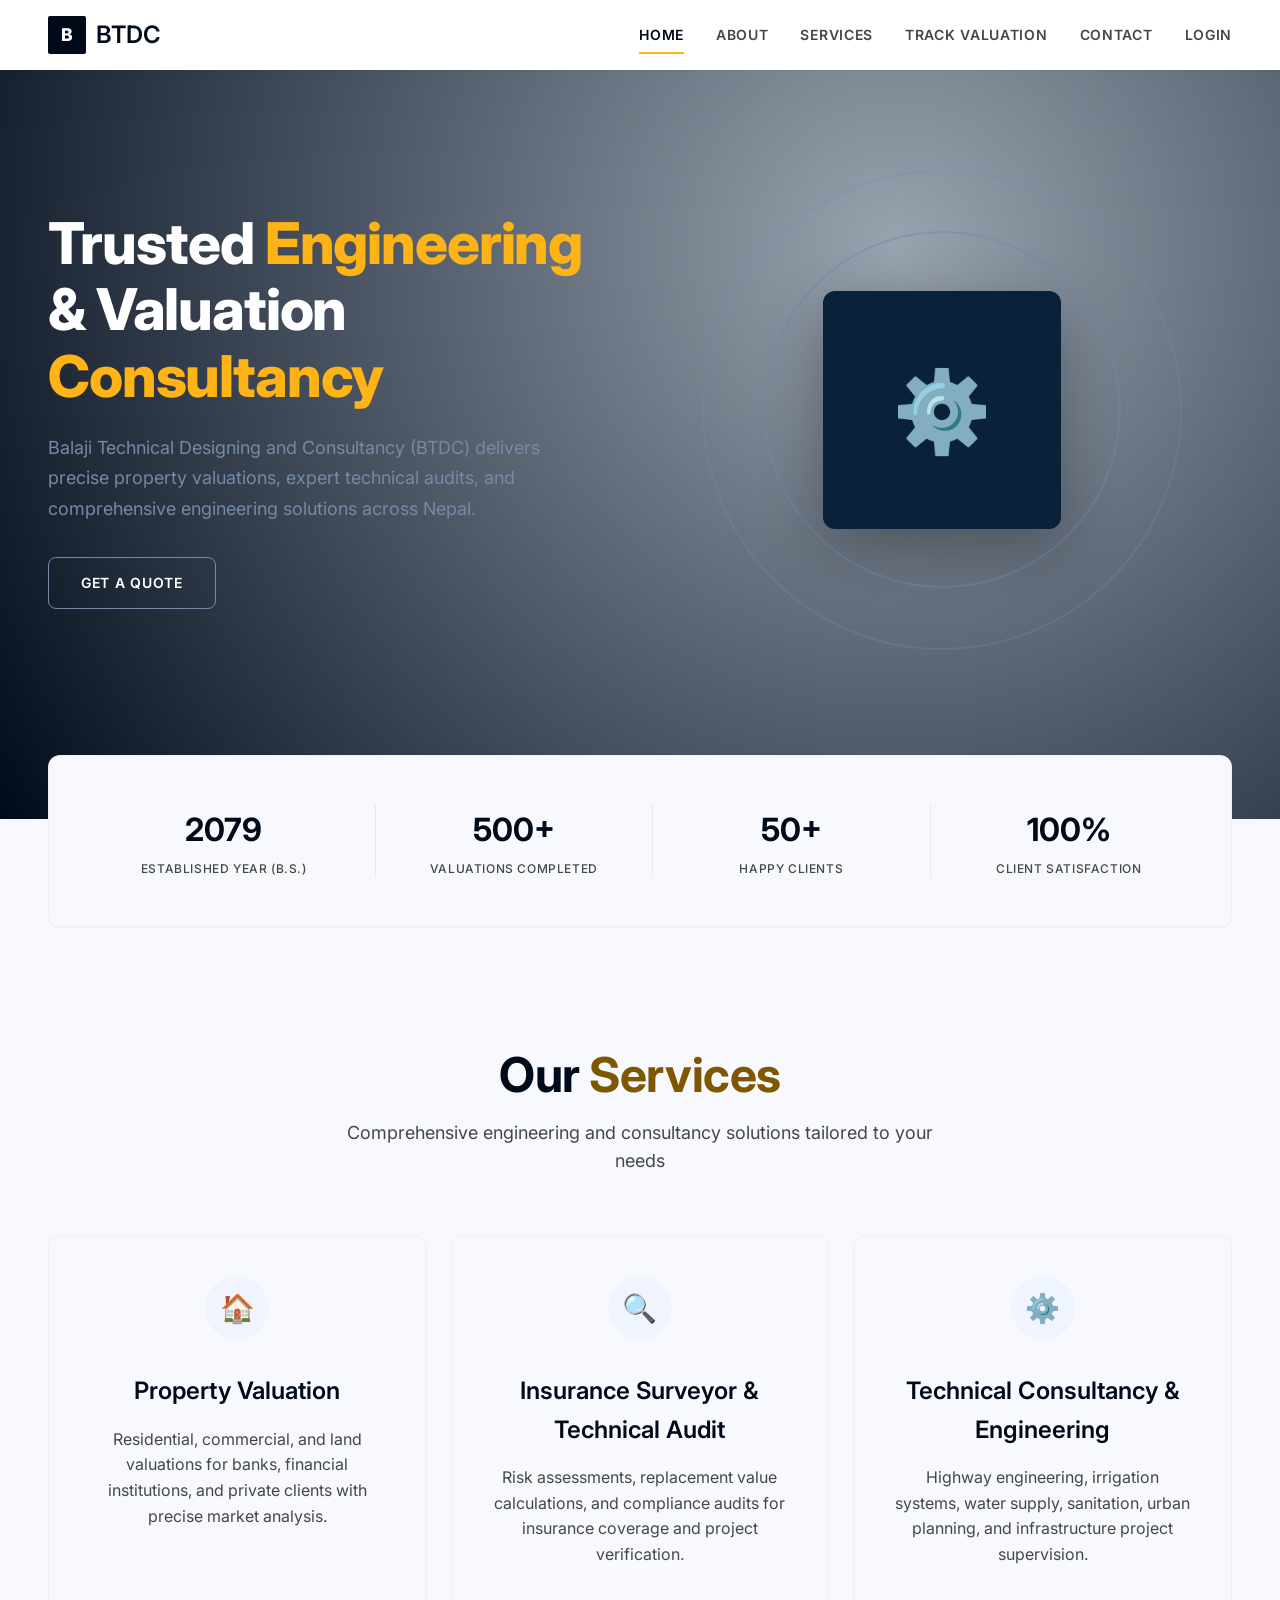
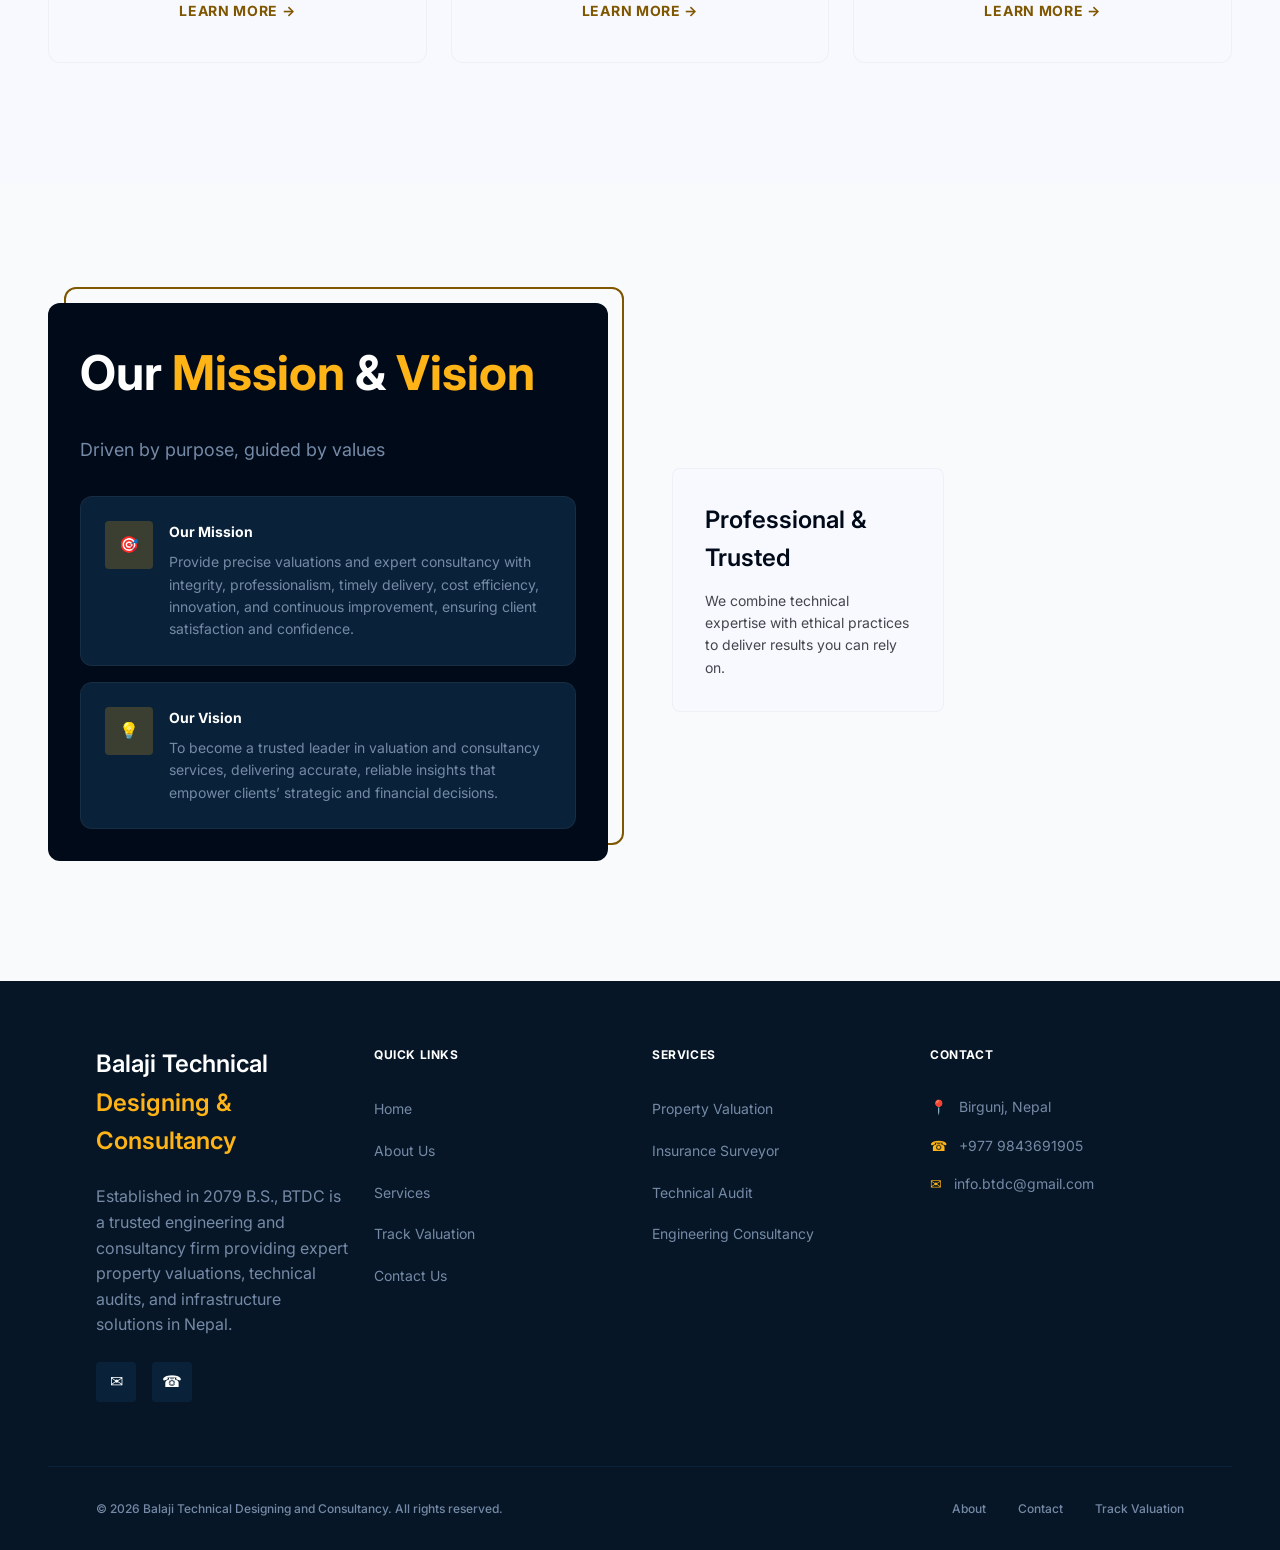
==== commit b7a1854a: "Refactor CSS design system and update all HTML to match new class names - Redesign CSS with new colo" ====
--- a/index.html
+++ b/index.html
@@ -12,7 +12,7 @@
   <header>
     <div class="header-inner">
       <a href="index.html" class="logo">
-        <span class="logo-svg">B</span>
+        <span class="logo-badge">B</span>
         <span>BTDC</span>
       </a>
       <button class="hamburger" aria-label="Menu">
@@ -38,8 +38,13 @@
           <a href="contact.html" class="btn btn-outline">Get a Quote</a>
         </div>
       </div>
-      <div class="hero-image">
-        <div class="hero-image-placeholder">&#x2699;&#xFE0F;</div>
+      <div class="hero-visual">
+        <div class="hero-ring">
+          <div class="hero-ring-inner"></div>
+          <div class="hero-icon-box">
+            <span>&#x2699;&#xFE0F;</span>
+          </div>
+        </div>
       </div>
     </div>
   </section>
@@ -73,39 +78,56 @@
       <p class="section-subtitle">Comprehensive engineering and consultancy solutions tailored to your needs</p>
       <div class="services-grid">
         <div class="service-card">
-          <div class="service-icon">&#x1F3E0;</div>
+          <div class="service-icon"><span>&#x1F3E0;</span></div>
           <h3>Property Valuation</h3>
           <p>Residential, commercial, and land valuations for banks, financial institutions, and private clients with precise market analysis.</p>
-          <a href="services.html" class="btn btn-primary">Learn More</a>
+          <a href="services.html" class="service-link">Learn More &rarr;</a>
         </div>
         <div class="service-card">
-          <div class="service-icon">&#x1F50D;</div>
+          <div class="service-icon"><span>&#x1F50D;</span></div>
           <h3>Insurance Surveyor &amp; Technical Audit</h3>
           <p>Risk assessments, replacement value calculations, and compliance audits for insurance coverage and project verification.</p>
-          <a href="services.html" class="btn btn-primary">Learn More</a>
+          <a href="services.html" class="service-link">Learn More &rarr;</a>
         </div>
         <div class="service-card">
-          <div class="service-icon">&#x2699;&#xFE0F;</div>
+          <div class="service-icon"><span>&#x2699;&#xFE0F;</span></div>
           <h3>Technical Consultancy &amp; Engineering</h3>
           <p>Highway engineering, irrigation systems, water supply, sanitation, urban planning, and infrastructure project supervision.</p>
-          <a href="services.html" class="btn btn-primary">Learn More</a>
+          <a href="services.html" class="service-link">Learn More &rarr;</a>
         </div>
       </div>
     </div>
   </section>
 
-  <section class="section mission-vision">
+  <section class="section mission-section">
     <div class="container">
-      <h2 class="section-title">Our <span>Mission</span> &amp; <span>Vision</span></h2>
-      <p class="section-subtitle">Driven by purpose, guided by values</p>
-      <div class="mv-grid">
-        <div class="mv-card">
-          <h3>&#x1F3AF; Our Mission</h3>
-          <p>Provide precise valuations and expert consultancy with integrity, professionalism, timely delivery, cost efficiency, innovation, and continuous improvement, ensuring client satisfaction and confidence.</p>
+      <div class="mv-layout">
+        <div class="mv-cards">
+          <div class="mv-cards-bg">
+            <h2>Our <span>Mission</span> &amp; <span>Vision</span></h2>
+            <p>Driven by purpose, guided by values</p>
+            <div class="mv-card-item">
+              <div class="mv-card-icon"><span>&#x1F3AF;</span></div>
+              <div>
+                <h4>Our Mission</h4>
+                <p>Provide precise valuations and expert consultancy with integrity, professionalism, timely delivery, cost efficiency, innovation, and continuous improvement, ensuring client satisfaction and confidence.</p>
+              </div>
+            </div>
+            <div class="mv-card-item">
+              <div class="mv-card-icon"><span>&#x1F4A1;</span></div>
+              <div>
+                <h4>Our Vision</h4>
+                <p>To become a trusted leader in valuation and consultancy services, delivering accurate, reliable insights that empower clients&rsquo; strategic and financial decisions.</p>
+              </div>
+            </div>
+          </div>
+          <div class="mv-cards-border"></div>
         </div>
-        <div class="mv-card">
-          <h3>&#x1F4A1; Our Vision</h3>
-          <p>To become a trusted leader in valuation and consultancy services, delivering accurate, reliable insights that empower clients&rsquo; strategic and financial decisions.</p>
+        <div class="mv-visual">
+          <div class="mv-tagline">
+            <h4>Professional &amp; Trusted</h4>
+            <p style="color:var(--on-surface-variant);font-size:14px;line-height:1.6;">We combine technical expertise with ethical practices to deliver results you can rely on.</p>
+          </div>
         </div>
       </div>
     </div>
@@ -114,12 +136,16 @@
   <footer>
     <div class="container">
       <div class="footer-grid">
-        <div class="footer-about">
-          <h3>Balaji Technical <span>Designing &amp; Consultancy</span></h3>
+        <div class="footer-brand">
+          <h3>Balaji Technical <span style="color:var(--secondary-container);">Designing &amp; Consultancy</span></h3>
           <p>Established in 2079 B.S., BTDC is a trusted engineering and consultancy firm providing expert property valuations, technical audits, and infrastructure solutions in Nepal.</p>
+          <div class="footer-social">
+            <a href="mailto:info.btdc@gmail.com" title="Email">&#x2709;</a>
+            <a href="tel:+9779843691905" title="Phone">&#x260E;</a>
+          </div>
         </div>
         <div class="footer-links">
-          <h4>Quick Links</h4>
+          <h5>Quick Links</h5>
           <ul>
             <li><a href="index.html">Home</a></li>
             <li><a href="about.html">About Us</a></li>
@@ -129,7 +155,7 @@
           </ul>
         </div>
         <div class="footer-links">
-          <h4>Services</h4>
+          <h5>Services</h5>
           <ul>
             <li><a href="services.html">Property Valuation</a></li>
             <li><a href="services.html">Insurance Surveyor</a></li>
@@ -138,16 +164,21 @@
           </ul>
         </div>
         <div class="footer-links">
-          <h4>Contact</h4>
-          <ul>
-            <li><a>Birgunj, Nepal</a></li>
-            <li><a href="tel:+9779843691905">+977 9843691905</a></li>
-            <li><a href="mailto:info.btdc@gmail.com">info.btdc@gmail.com</a></li>
+          <h5>Contact</h5>
+          <ul class="footer-contact">
+            <li><span>&#x1F4CD;</span> Birgunj, Nepal</li>
+            <li><span>&#x260E;</span> <a href="tel:+9779843691905">+977 9843691905</a></li>
+            <li><span>&#x2709;</span> <a href="mailto:info.btdc@gmail.com">info.btdc@gmail.com</a></li>
           </ul>
         </div>
       </div>
       <div class="footer-bottom">
         <p>&copy; 2026 Balaji Technical Designing and Consultancy. All rights reserved.</p>
+        <div class="footer-bottom-links">
+          <a href="about.html">About</a>
+          <a href="contact.html">Contact</a>
+          <a href="track-valuation.html">Track Valuation</a>
+        </div>
       </div>
     </div>
   </footer>
--- a/css/style.css
+++ b/css/style.css
@@ -1,48 +1,88 @@
-/* ============================================
-   Balaji Technical Designing & Consultancy
-   Modern Design System
-   ============================================ */
-
 @import url('https://fonts.googleapis.com/css2?family=Inter:wght@400;500;600;700;800&display=swap');
 
 :root {
-  --primary-dark: #0a2b3e;
-  --primary-medium: #1e4a6b;
-  --primary-light: #2d6a92;
-  --gold: #e8a838;
-  --gold-dark: #c78c29;
-  --gold-light: #f5d88a;
-  --bg-light: #f8fafc;
-  --bg-card: #ffffff;
-  --text-dark: #1e2a3e;
-  --text-body: #334155;
-  --text-muted: #5b6e8c;
+  --surface: #f8f9ff;
+  --surface-dim: #d0dbed;
+  --surface-bright: #f8f9ff;
+  --surface-container-lowest: #ffffff;
+  --surface-container-low: #eff4ff;
+  --surface-container: #e6eeff;
+  --surface-container-high: #dee9fc;
+  --surface-container-highest: #d9e3f6;
+  --on-surface: #121c2a;
+  --on-surface-variant: #43474d;
+  --inverse-surface: #27313f;
+  --inverse-on-surface: #eaf1ff;
+  --outline: #74777e;
+  --outline-variant: #c4c6cd;
+  --surface-tint: #4b607a;
+  --primary: #000a19;
+  --on-primary: #ffffff;
+  --primary-container: #0a2239;
+  --on-primary-container: #758aa6;
+  --inverse-primary: #b2c8e6;
+  --secondary: #7f5700;
+  --on-secondary: #ffffff;
+  --secondary-container: #feb316;
+  --on-secondary-container: #6a4800;
+  --tertiary: #070a0d;
+  --on-tertiary: #ffffff;
+  --tertiary-container: #1e2124;
+  --on-tertiary-container: #85888c;
+  --error: #ba1a1a;
+  --on-error: #ffffff;
+  --error-container: #ffdad6;
+  --on-error-container: #93000a;
+  --primary-fixed: #d1e4ff;
+  --primary-fixed-dim: #b2c8e6;
+  --on-primary-fixed: #041d33;
+  --on-primary-fixed-variant: #334861;
+  --secondary-fixed: #ffdead;
+  --secondary-fixed-dim: #ffba3b;
+  --on-secondary-fixed: #281900;
+  --on-secondary-fixed-variant: #604100;
+  --tertiary-fixed: #e0e2e6;
+  --tertiary-fixed-dim: #c4c7ca;
+  --on-tertiary-fixed: #191c1f;
+  --on-tertiary-fixed-variant: #44474a;
+  --background: #f8f9ff;
+  --on-background: #121c2a;
+  --surface-variant: #d9e3f6;
+  --slate-surface: #F9FAFB;
+  --deep-navy: #061626;
+  --amber-muted: #FEF3C7;
   --white: #ffffff;
   --success: #10b981;
-  --error: #ef4444;
-  --warning: #f59e0b;
-  --info: #3b82f6;
-  --radius-sm: 8px;
-  --radius-md: 14px;
-  --radius-lg: 20px;
-  --shadow-sm: 0 1px 3px rgba(0,0,0,0.06), 0 1px 2px rgba(0,0,0,0.04);
-  --shadow-md: 0 4px 16px rgba(0,0,0,0.08);
-  --shadow-lg: 0 8px 30px rgba(0,0,0,0.12);
-  --shadow-xl: 0 20px 60px rgba(0,0,0,0.15);
+  --gold: #feb316;
+
+  --radius-sm: 2px;
+  --radius-md: 4px;
+  --radius-lg: 8px;
+  --radius-xl: 12px;
+  --radius-full: 12px;
+
+  --shadow-sm: 0 1px 2px rgba(0,0,0,0.04);
+  --shadow-md: 0 4px 16px rgba(0,0,0,0.06);
+  --shadow-lg: 0 8px 30px rgba(0,0,0,0.08);
+  --shadow-xl: 0 20px 60px rgba(0,0,0,0.10);
+
+  --font: 'Inter', -apple-system, BlinkMacSystemFont, 'Segoe UI', sans-serif;
   --transition: all 0.3s cubic-bezier(0.4, 0, 0.2, 1);
-  --font: 'Inter', -apple-system, BlinkMacSystemFont, 'Segoe UI', sans-serif;
-}
-
-/* Reset */
-*, *::before, *::after {
-  margin: 0; padding: 0; box-sizing: border-box;
-}
+
+  --container-max: 1280px;
+  --gutter: 24px;
+  --margin-desktop: 48px;
+  --margin-mobile: 16px;
+  --section-gap: 120px;
+}
+
+*, *::before, *::after { margin: 0; padding: 0; box-sizing: border-box; }
 html { scroll-behavior: smooth; }
 body {
   font-family: var(--font);
-  color: var(--text-body);
-  background: var(--bg-light);
-  line-height: 1.7;
+  color: var(--on-background);
+  background: var(--background);
+  line-height: 1.6;
   overflow-x: hidden;
   -webkit-font-smoothing: antialiased;
 }
@@ -51,1383 +91,502 @@
 img { max-width: 100%; height: auto; display: block; }
 input, select, textarea, button { font-family: inherit; }
 
-/* Container */
-.container {
-  max-width: 1200px;
-  margin: 0 auto;
-  padding: 0 24px;
-}
-
-/* Section */
-.section {
-  padding: clamp(60px, 10vw, 100px) 0;
-}
+.container { max-width: var(--container-max); margin: 0 auto; padding: 0 var(--margin-desktop); }
+.section { padding: var(--section-gap) 0; }
+
 .section-title {
-  text-align: center;
-  font-size: clamp(1.6rem, 4vw, 2.4rem);
-  font-weight: 800;
-  color: var(--primary-dark);
-  margin-bottom: 12px;
-  letter-spacing: -0.02em;
-}
-.section-title span {
-  color: var(--gold);
-}
+  font-size: 48px; font-weight: 700; line-height: 56px; letter-spacing: -0.01em;
+  text-align: center; color: var(--primary); margin-bottom: 16px;
+}
+.section-title span { color: var(--secondary); }
+.section-title-underline { width: 96px; height: 4px; background: var(--secondary-container); margin: 0 auto 24px; border-radius: 2px; }
 .section-subtitle {
-  text-align: center;
-  color: var(--text-muted);
-  font-size: clamp(0.95rem, 2vw, 1.1rem);
-  max-width: 640px;
-  margin: 0 auto 48px;
-  line-height: 1.6;
-}
-
-/* ============================================
-   HEADER - Glassmorphism
-   ============================================ */
+  text-align: center; color: var(--on-surface-variant); font-size: 18px; line-height: 28px;
+  max-width: 640px; margin: 0 auto 60px;
+}
+
+/* ===== HEADER ===== */
 header {
-  position: fixed;
-  top: 0;
-  left: 0;
-  right: 0;
-  z-index: 1000;
-  background: rgba(10, 43, 62, 0.88);
-  backdrop-filter: blur(16px) saturate(180%);
-  -webkit-backdrop-filter: blur(16px) saturate(180%);
-  border-bottom: 1px solid rgba(232, 168, 56, 0.1);
+  position: fixed; top: 0; left: 0; right: 0; z-index: 50;
+  background: var(--surface-container-lowest);
+  box-shadow: var(--shadow-sm);
   transition: var(--transition);
 }
 .header-inner {
-  display: flex;
-  justify-content: space-between;
-  align-items: center;
-  padding: 0 24px;
-  max-width: 1200px;
-  margin: 0 auto;
-  height: 64px;
-}
-
-/* Logo */
-.logo {
-  display: flex;
-  align-items: center;
-  gap: 10px;
-  font-weight: 700;
-  font-size: 1.1rem;
-  color: var(--white);
-}
-.logo-svg {
-  width: 38px;
-  height: 38px;
-  background: var(--gold);
-  border-radius: var(--radius-sm);
-  display: flex;
-  align-items: center;
-  justify-content: center;
-  font-size: 1.2rem;
-  font-weight: 800;
-  color: var(--primary-dark);
-  flex-shrink: 0;
-}
-
-/* Navigation */
-.nav-links {
-  display: flex;
-  align-items: center;
-  gap: 4px;
-}
+  display: flex; justify-content: space-between; align-items: center;
+  padding: 16px var(--margin-desktop); max-width: var(--container-max); margin: 0 auto;
+  transition: var(--transition);
+}
+.logo { font-size: 24px; font-weight: 600; color: var(--primary); display: flex; align-items: center; gap: 10px; }
+.logo-badge {
+  width: 38px; height: 38px; background: var(--primary); color: var(--on-primary);
+  border-radius: var(--radius-sm); display: flex; align-items: center; justify-content: center;
+  font-size: 1.1rem; font-weight: 800; flex-shrink: 0;
+}
+.nav-links { display: flex; align-items: center; gap: 32px; }
 .nav-links a {
-  font-size: 0.88rem;
-  font-weight: 500;
-  color: rgba(255,255,255,0.8);
-  padding: 8px 16px;
-  border-radius: var(--radius-sm);
+  font-size: 14px; font-weight: 600; letter-spacing: 0.05em; text-transform: uppercase;
+  color: var(--on-surface-variant); padding: 6px 0; transition: var(--transition); position: relative;
+}
+.nav-links a::after {
+  content: ''; position: absolute; bottom: -2px; left: 0;
+  width: 0; height: 2px; background: var(--secondary-container); transition: var(--transition);
+}
+.nav-links a:hover::after, .nav-links a.active::after { width: 100%; }
+.nav-links a:hover, .nav-links a.active { color: var(--primary); }
+
+.hamburger {
+  display: none; flex-direction: column; gap: 5px; cursor: pointer;
+  background: none; border: none; padding: 8px;
+}
+.hamburger span { display: block; width: 26px; height: 2.5px; background: var(--primary); border-radius: 4px; transition: var(--transition); }
+.hamburger.active span:nth-child(1) { transform: rotate(45deg) translate(5px, 5px); }
+.hamburger.active span:nth-child(2) { opacity: 0; }
+.hamburger.active span:nth-child(3) { transform: rotate(-45deg) translate(5px, -5px); }
+
+/* ===== HERO ===== */
+.hero {
+  min-height: 819px; display: flex; align-items: center; position: relative; overflow: hidden;
+  background: radial-gradient(circle at 70% 30%, rgba(10,34,57,0.4) 0%, rgba(0,10,25,1) 100%);
+}
+.hero .container { display: grid; grid-template-columns: 1fr 1fr; gap: var(--gutter); align-items: center; position: relative; z-index: 1; }
+.hero-content h1 {
+  font-size: clamp(2.2rem, 4.5vw, 3.75rem); font-weight: 800; line-height: 1.15;
+  color: var(--on-primary); max-width: 600px; margin-bottom: 24px; letter-spacing: -0.02em;
+}
+.hero-content h1 span { color: var(--secondary-container); }
+.hero-content p {
+  font-size: clamp(1rem, 1.5vw, 1.125rem); color: var(--on-primary-container);
+  max-width: 540px; margin-bottom: 32px; line-height: 1.7;
+}
+.hero-buttons { display: flex; gap: 16px; flex-wrap: wrap; }
+
+.hero-visual {
+  display: flex; align-items: center; justify-content: center;
+}
+.hero-ring {
+  width: 100%; aspect-ratio: 1; border-radius: 50%;
+  border: 2px solid rgba(117,138,166,0.3);
+  display: flex; align-items: center; justify-content: center;
+  position: relative; max-width: 480px;
+}
+.hero-ring-inner {
+  position: absolute; width: 75%; aspect-ratio: 1; border-radius: 50%;
+  border: 2px solid rgba(117,138,166,0.5); animation: spin 20s linear infinite;
+}
+.hero-icon-box {
+  width: 50%; aspect-ratio: 1; background: var(--primary-container);
+  border-radius: var(--radius-xl); display: flex; align-items: center; justify-content: center;
+  position: relative; z-index: 1; box-shadow: 0 20px 60px rgba(0,0,0,0.3);
+}
+.hero-icon-box span { font-size: 80px; color: var(--secondary-container); animation: pulse 2s ease-in-out infinite; }
+
+@keyframes spin { to { transform: rotate(360deg); } }
+@keyframes pulse { 0%, 100% { opacity: 1; } 50% { opacity: 0.7; } }
+
+/* ===== BUTTONS ===== */
+.btn {
+  display: inline-flex; align-items: center; justify-content: center; gap: 8px;
+  padding: 14px 32px; border-radius: var(--radius-lg); font-weight: 600;
+  font-size: 14px; letter-spacing: 0.05em; text-transform: uppercase;
+  cursor: pointer; transition: var(--transition); border: none; min-height: 48px;
+}
+.btn-primary {
+  background: var(--secondary-container); color: var(--primary);
+  box-shadow: 0 4px 14px rgba(254,179,22,0.25);
+}
+.btn-primary:hover { background: var(--secondary-fixed); transform: translateY(-1px); box-shadow: 0 6px 24px rgba(254,179,22,0.35); }
+.btn-outline {
+  background: transparent; border: 1px solid var(--on-primary-container); color: var(--on-primary);
+}
+.btn-outline:hover { background: rgba(255,255,255,0.08); }
+.btn-secondary {
+  background: var(--primary-container); color: var(--on-primary);
+}
+.btn-secondary:hover { background: var(--primary); }
+.btn-sm {
+  padding: 6px 14px; border: none; border-radius: var(--radius-sm);
+  font-size: 0.8rem; font-weight: 600; cursor: pointer; transition: var(--transition); min-height: 32px;
+}
+.btn-edit { background: var(--secondary-container); color: var(--primary); }
+.btn-edit:hover { background: var(--secondary-fixed-dim); }
+.btn-delete { background: var(--error); color: var(--on-error); }
+.btn-delete:hover { background: #a00; }
+.btn-verify { background: var(--success); color: var(--white); }
+.btn-verify:hover { background: #059669; }
+.btn:disabled { opacity: 0.5; cursor: not-allowed; transform: none !important; }
+
+/* ===== STATS ===== */
+.stats { position: relative; z-index: 20; margin-top: -64px; }
+.stats-grid {
+  display: grid; grid-template-columns: repeat(4, 1fr); gap: var(--gutter);
+  background: var(--surface); padding: 48px; border-radius: var(--radius-xl);
+  box-shadow: var(--shadow-sm); border: 1px solid rgba(229,231,235,0.5);
+}
+.stat-item { text-align: center; }
+.stat-item + .stat-item { border-left: 1px solid rgba(196,198,205,0.3); padding-left: var(--gutter); }
+.stat-item h3 {
+  font-size: 32px; font-weight: 700; color: var(--primary); margin-bottom: 4px;
   transition: var(--transition);
-  position: relative;
-}
-.nav-links a:hover,
-.nav-links a.active {
-  color: var(--white);
-  background: rgba(232,168,56,0.15);
-}
-
-/* Hamburger */
-.hamburger {
-  display: none;
-  flex-direction: column;
-  gap: 5px;
-  cursor: pointer;
-  background: none;
-  border: none;
-  padding: 8px;
-  border-radius: var(--radius-sm);
+}
+.stat-item:hover h3 { color: var(--secondary); }
+.stat-item p {
+  font-size: 12px; font-weight: 500; letter-spacing: 0.05em; text-transform: uppercase;
+  color: var(--on-surface-variant);
+}
+
+/* ===== SERVICES ===== */
+.services-grid { display: grid; grid-template-columns: repeat(3, 1fr); gap: var(--gutter); }
+.service-card {
+  background: var(--surface); padding: 40px; border-radius: var(--radius-xl);
+  border: 1px solid rgba(229,231,235,0.5); transition: var(--transition);
+  display: flex; flex-direction: column; align-items: center; text-align: center;
+}
+.service-card:hover { box-shadow: var(--shadow-xl); }
+.service-card.highlight { border-top: 4px solid var(--secondary-container); box-shadow: var(--shadow-md); }
+.service-icon {
+  width: 64px; height: 64px; background: var(--surface-container-low); border-radius: 50%;
+  display: flex; align-items: center; justify-content: center; margin-bottom: 32px;
   transition: var(--transition);
 }
-.hamburger:hover {
-  background: rgba(255,255,255,0.1);
-}
-.hamburger span {
-  display: block;
-  width: 26px;
-  height: 2.5px;
-  background: var(--white);
-  border-radius: 4px;
-  transition: var(--transition);
-}
-.hamburger.active span:nth-child(1) {
-  transform: rotate(45deg) translate(5px, 5px);
-}
-.hamburger.active span:nth-child(2) {
-  opacity: 0;
-}
-.hamburger.active span:nth-child(3) {
-  transform: rotate(-45deg) translate(5px, -5px);
-}
-
-/* ============================================
-   HERO
-   ============================================ */
-.hero {
-  padding: 140px 0 80px;
-  background: linear-gradient(135deg, var(--primary-dark) 0%, var(--primary-medium) 50%, #0d3550 100%);
-  color: var(--white);
-  position: relative;
-  overflow: hidden;
-  min-height: 80vh;
-  display: flex;
-  align-items: center;
-}
-.hero::before {
-  content: '';
-  position: absolute;
-  top: -30%;
-  right: -15%;
-  width: 600px;
-  height: 600px;
-  border-radius: 50%;
-  background: radial-gradient(circle, rgba(232,168,56,0.08) 0%, transparent 70%);
-  pointer-events: none;
-}
-.hero::after {
-  content: '';
-  position: absolute;
-  bottom: -20%;
-  left: -10%;
-  width: 400px;
-  height: 400px;
-  border-radius: 50%;
-  background: radial-gradient(circle, rgba(232,168,56,0.05) 0%, transparent 70%);
-  pointer-events: none;
-}
-.hero .container {
-  position: relative;
-  z-index: 1;
-  display: grid;
-  grid-template-columns: 1fr 1fr;
-  gap: 60px;
-  align-items: center;
-}
-.hero-content h1 {
-  font-size: clamp(2rem, 5vw, 3.2rem);
-  font-weight: 800;
-  line-height: 1.15;
-  margin-bottom: 20px;
-  letter-spacing: -0.03em;
-}
-.hero-content h1 span {
-  color: var(--gold);
-  background: linear-gradient(135deg, var(--gold), var(--gold-light));
-  -webkit-background-clip: text;
-  -webkit-text-fill-color: transparent;
-  background-clip: text;
-}
-.hero-content p {
-  font-size: clamp(1rem, 2vw, 1.15rem);
-  opacity: 0.85;
-  margin-bottom: 32px;
-  max-width: 560px;
-  line-height: 1.7;
-}
-.hero-buttons {
-  display: flex;
-  gap: 16px;
-  flex-wrap: wrap;
-}
-.hero-image {
-  display: flex;
-  align-items: center;
-  justify-content: center;
-}
-.hero-image img {
-  max-width: 100%;
-  height: auto;
-  filter: drop-shadow(0 20px 40px rgba(0,0,0,0.2));
-}
-
-/* Hero placeholder when no image */
-.hero-image-placeholder {
-  width: 100%;
-  max-width: 420px;
-  aspect-ratio: 4/3;
-  background: rgba(232,168,56,0.1);
-  border-radius: var(--radius-lg);
-  display: flex;
-  align-items: center;
-  justify-content: center;
-  font-size: 6rem;
-  border: 1px solid rgba(232,168,56,0.2);
-}
-
-/* ============================================
-   BUTTONS
-   ============================================ */
-.btn {
-  display: inline-flex;
-  align-items: center;
-  justify-content: center;
-  gap: 8px;
-  padding: 14px 32px;
-  border-radius: var(--radius-md);
-  font-weight: 600;
-  font-size: 0.95rem;
-  cursor: pointer;
-  transition: var(--transition);
-  border: none;
-  text-align: center;
-  min-height: 48px;
-  line-height: 1.2;
-}
-.btn-primary {
-  background: linear-gradient(135deg, var(--gold), var(--gold-dark));
-  color: var(--primary-dark);
-  box-shadow: 0 4px 14px rgba(232,168,56,0.35);
-}
-.btn-primary:hover {
+.service-card:hover .service-icon { background: var(--secondary-container); }
+.service-icon span { font-size: 28px; color: var(--secondary); transition: var(--transition); }
+.service-card:hover .service-icon span { color: var(--primary); }
+.service-card h3 { font-size: 24px; font-weight: 600; color: var(--primary); margin-bottom: 16px; }
+.service-card p { color: var(--on-surface-variant); font-size: 16px; line-height: 1.6; margin-bottom: 32px; flex-grow: 1; }
+.service-link {
+  display: inline-flex; align-items: center; gap: 8px;
+  color: var(--secondary); font-weight: 700; font-size: 14px; letter-spacing: 0.05em;
+  text-transform: uppercase; transition: var(--transition);
+}
+.service-link:hover { gap: 16px; }
+
+/* ===== MISSION & VISION ===== */
+.mission-section { background: var(--slate-surface); }
+.mv-layout { display: grid; grid-template-columns: 1fr 1fr; gap: 64px; align-items: center; }
+.mv-cards { position: relative; }
+.mv-cards-bg {
+  background: var(--primary); border-radius: var(--radius-xl); padding: 32px; position: relative; z-index: 10;
+}
+.mv-cards-bg h2 { font-size: 48px; font-weight: 700; color: var(--on-primary); margin-bottom: 24px; }
+.mv-cards-bg h2 span { color: var(--secondary-container); }
+.mv-cards-bg > p { color: var(--on-primary-container); font-size: 18px; line-height: 28px; margin-bottom: 32px; }
+.mv-card-item {
+  display: flex; gap: 16px; padding: 24px; background: var(--primary-container);
+  border-radius: var(--radius-xl); border: 1px solid rgba(255,255,255,0.05); margin-bottom: 16px;
+}
+.mv-card-item:last-child { margin-bottom: 0; }
+.mv-card-icon {
+  width: 48px; height: 48px; background: rgba(254,179,22,0.2); border-radius: var(--radius-md);
+  display: flex; align-items: center; justify-content: center; flex-shrink: 0;
+}
+.mv-card-icon span { color: var(--secondary-container); font-variation-settings: 'FILL' 1; }
+.mv-card-item h4 { color: var(--on-primary); font-weight: 700; margin-bottom: 8px; font-size: 14px; }
+.mv-card-item p { color: var(--on-primary-container); font-size: 14px; line-height: 1.6; }
+.mv-cards-border {
+  position: absolute; top: -16px; right: -16px; width: 100%; height: 100%;
+  border: 2px solid var(--secondary); border-radius: var(--radius-xl); z-index: 0;
+}
+.mv-visual { display: grid; grid-template-columns: 1fr 1fr; gap: 16px; }
+.mv-visual img { border-radius: var(--radius-lg); box-shadow: var(--shadow-lg); width: 100%; aspect-ratio: 1; object-fit: cover; }
+.mv-visual img:last-child { margin-top: 48px; }
+.mv-tagline {
+  background: var(--surface); padding: 32px; border-radius: var(--radius-lg);
+  border: 1px solid rgba(229,231,235,0.5); margin-top: 16px;
+}
+.mv-tagline h4 { font-size: 24px; font-weight: 600; color: var(--primary); margin-bottom: 12px; }
+
+/* ===== FOOTER ===== */
+footer { background: var(--deep-navy); }
+.footer-grid {
+  display: grid; grid-template-columns: 1fr 1fr 1fr 1fr; gap: var(--gutter);
+  padding: 64px var(--margin-desktop); max-width: var(--container-max); margin: 0 auto;
+}
+.footer-brand h3 { font-size: 24px; font-weight: 600; color: var(--surface-container-lowest); margin-bottom: 24px; }
+.footer-brand p { color: var(--on-primary-container); font-size: 16px; line-height: 1.6; max-width: 340px; }
+.footer-social { display: flex; gap: 16px; margin-top: 24px; }
+.footer-social a {
+  width: 40px; height: 40px; background: var(--primary-container); border-radius: var(--radius-md);
+  display: flex; align-items: center; justify-content: center; color: var(--on-primary); transition: var(--transition);
+}
+.footer-social a:hover { background: var(--secondary-container); }
+.footer-links h5 { color: var(--on-primary); font-weight: 700; margin-bottom: 32px; font-size: 12px; letter-spacing: 0.05em; text-transform: uppercase; }
+.footer-links ul li { margin-bottom: 16px; }
+.footer-links ul li a { color: var(--on-primary-container); font-size: 14px; transition: var(--transition); }
+.footer-links ul li a:hover { color: var(--white); text-decoration: underline; text-decoration-color: var(--secondary-fixed-dim); text-underline-offset: 4px; }
+.footer-contact li { display: flex; align-items: center; gap: 12px; color: var(--on-primary-container); font-size: 14px; margin-bottom: 16px; }
+.footer-contact li span { color: var(--secondary-container); }
+.footer-bottom {
+  border-top: 1px solid var(--primary-container); padding: 32px var(--margin-desktop);
+  max-width: var(--container-max); margin: 0 auto;
+  display: flex; justify-content: space-between; align-items: center; gap: 16px; flex-wrap: wrap;
+}
+.footer-bottom p { color: var(--on-primary-container); font-size: 12px; font-weight: 500; }
+.footer-bottom-links { display: flex; gap: 32px; }
+.footer-bottom-links a { color: var(--on-primary-container); font-size: 12px; font-weight: 500; transition: var(--transition); }
+.footer-bottom-links a:hover { color: var(--white); }
+
+/* ===== ABOUT PAGE ===== */
+.page-hero {
+  padding: 140px 0 80px; text-align: center;
+  background: radial-gradient(circle at 70% 30%, rgba(10,34,57,0.4) 0%, rgba(0,10,25,1) 100%);
+}
+.page-hero h1 { font-size: clamp(1.8rem, 4vw, 2.6rem); font-weight: 800; color: var(--on-primary); margin-bottom: 16px; }
+.page-hero h1 span { color: var(--secondary-container); }
+.page-hero p { color: var(--on-primary-container); font-size: 1.05rem; max-width: 640px; margin: 0 auto; }
+
+.about-intro { display: grid; grid-template-columns: 1fr 1fr; gap: 50px; align-items: center; }
+.about-intro-content h2 { font-size: 32px; font-weight: 700; color: var(--primary); margin-bottom: 18px; }
+.about-intro-content p { color: var(--on-surface-variant); margin-bottom: 14px; line-height: 1.7; }
+.about-intro-visual {
+  background: var(--primary-container); padding: 60px 40px; border-radius: var(--radius-xl);
+  text-align: center; color: var(--secondary-container); font-size: 3rem; font-weight: 800;
+  min-height: 300px; display: flex; align-items: center; justify-content: center;
+}
+
+.values-list { display: flex; flex-wrap: wrap; gap: 12px; justify-content: center; margin-top: 12px; }
+.value-tag {
+  background: var(--surface-container-lowest); padding: 10px 22px; border-radius: 50px;
+  font-size: 0.88rem; font-weight: 500; color: var(--primary);
+  border: 1.5px solid rgba(254,179,22,0.2); transition: var(--transition);
+}
+.value-tag:hover {
+  border-color: var(--secondary-container); background: var(--secondary-container); color: var(--primary);
   transform: translateY(-2px);
-  box-shadow: 0 6px 24px rgba(232,168,56,0.45);
-}
-.btn-secondary {
-  background: var(--white);
-  color: var(--primary-dark);
-}
-.btn-secondary:hover {
-  transform: translateY(-2px);
-  box-shadow: var(--shadow-lg);
-}
-.btn-outline {
-  background: transparent;
-  border: 2px solid rgba(255,255,255,0.3);
-  color: var(--white);
-}
-.btn-outline:hover {
-  border-color: var(--gold);
-  background: rgba(232,168,56,0.1);
-  transform: translateY(-2px);
-}
-.btn-sm {
-  padding: 6px 14px;
-  border: none;
-  border-radius: var(--radius-sm);
-  font-size: 0.8rem;
-  font-weight: 600;
-  cursor: pointer;
-  transition: var(--transition);
-  min-height: 32px;
-}
-.btn-edit {
-  background: var(--gold);
-  color: var(--primary-dark);
-}
-.btn-edit:hover {
-  background: var(--gold-dark);
-}
-.btn-delete {
-  background: var(--error);
-  color: var(--white);
-}
-.btn-delete:hover {
-  background: #dc2626;
-}
-.btn-verify {
-  background: var(--success);
-  color: var(--white);
-}
-.btn-verify:hover {
-  background: #059669;
-}
-.btn:disabled {
-  opacity: 0.6;
-  cursor: not-allowed;
-  transform: none !important;
-}
-
-/* ============================================
-   STATS BAR
-   ============================================ */
-.stats {
-  background: var(--white);
-  padding: 0;
-  position: relative;
-  z-index: 2;
-  margin-top: -30px;
-}
-.stats-grid {
-  display: grid;
-  grid-template-columns: repeat(4, 1fr);
-  gap: 1px;
-  background: #e2e8f0;
-  border-radius: var(--radius-lg);
-  overflow: hidden;
-  box-shadow: var(--shadow-lg);
-}
-.stat-item {
-  background: var(--white);
-  padding: 32px 20px;
-  text-align: center;
-  transition: var(--transition);
-}
-.stat-item:hover {
-  background: var(--bg-light);
-}
-.stat-item h3 {
-  font-size: clamp(1.5rem, 3vw, 2.4rem);
-  font-weight: 800;
-  color: var(--primary-dark);
-  margin-bottom: 4px;
-  letter-spacing: -0.02em;
-}
-.stat-item p {
-  color: var(--text-muted);
-  font-size: 0.9rem;
-  font-weight: 500;
-}
-
-/* ============================================
-   SERVICES GRID
-   ============================================ */
-.services-grid {
-  display: grid;
-  grid-template-columns: repeat(3, 1fr);
-  gap: 28px;
-}
-.service-card {
-  background: var(--white);
-  border-radius: var(--radius-lg);
-  padding: 36px 28px;
-  text-align: center;
-  transition: var(--transition);
-  border: 1px solid #eef2f6;
-  position: relative;
-  overflow: hidden;
-}
-.service-card::before {
-  content: '';
-  position: absolute;
-  top: 0;
-  left: 0;
-  right: 0;
-  height: 4px;
-  background: linear-gradient(90deg, var(--gold), var(--gold-dark));
-  opacity: 0;
-  transition: var(--transition);
-}
-.service-card:hover {
-  transform: translateY(-8px);
-  box-shadow: var(--shadow-xl);
-  border-color: transparent;
-}
-.service-card:hover::before {
-  opacity: 1;
-}
-.service-icon {
-  width: 72px;
-  height: 72px;
-  margin: 0 auto 22px;
-  background: linear-gradient(135deg, rgba(232,168,56,0.1), rgba(232,168,56,0.05));
-  border-radius: var(--radius-md);
-  display: flex;
-  align-items: center;
-  justify-content: center;
-  font-size: 1.8rem;
-  transition: var(--transition);
-}
-.service-card:hover .service-icon {
-  background: linear-gradient(135deg, var(--gold), var(--gold-dark));
-  transform: scale(1.1);
-}
-.service-card h3 {
-  font-size: 1.2rem;
-  font-weight: 700;
-  color: var(--primary-dark);
-  margin-bottom: 12px;
-}
-.service-card p {
-  color: var(--text-muted);
-  font-size: 0.92rem;
-  margin-bottom: 20px;
-  line-height: 1.6;
-}
-
-/* ============================================
-   MISSION & VISION
-   ============================================ */
-.mission-vision {
-  background: var(--bg-light);
-}
-.mv-grid {
-  display: grid;
-  grid-template-columns: repeat(2, 1fr);
-  gap: 28px;
-}
-.mv-card {
-  background: var(--white);
-  padding: 40px 36px;
-  border-radius: var(--radius-lg);
-  box-shadow: var(--shadow-sm);
-  border: 1px solid #eef2f6;
-  transition: var(--transition);
-}
-.mv-card:hover {
-  box-shadow: var(--shadow-md);
-  transform: translateY(-4px);
-}
-.mv-card h3 {
-  font-size: 1.3rem;
-  font-weight: 700;
-  color: var(--primary-dark);
-  margin-bottom: 14px;
-  display: flex;
-  align-items: center;
-  gap: 10px;
-}
-.mv-card p {
-  color: var(--text-muted);
-  line-height: 1.7;
-}
-
-/* ============================================
-   ABOUT PAGE
-   ============================================ */
-.about-intro {
-  display: grid;
-  grid-template-columns: 1fr 1fr;
-  gap: 50px;
-  align-items: center;
-}
-.about-intro-content h2 {
-  font-size: clamp(1.5rem, 3vw, 2rem);
-  font-weight: 800;
-  color: var(--primary-dark);
-  margin-bottom: 18px;
-}
-.about-intro-content p {
-  color: var(--text-muted);
-  margin-bottom: 14px;
-  line-height: 1.7;
-}
-.about-intro-image {
-  border-radius: var(--radius-lg);
-  overflow: hidden;
-  background: linear-gradient(135deg, var(--primary-dark), var(--primary-medium));
-  padding: 60px 40px;
-  text-align: center;
-  color: var(--gold);
-  font-size: 3rem;
-  font-weight: 800;
-  min-height: 300px;
-  display: flex;
-  align-items: center;
-  justify-content: center;
-  box-shadow: var(--shadow-lg);
-}
-
-/* Values */
-.values-list {
-  display: flex;
-  flex-wrap: wrap;
-  gap: 12px;
-  justify-content: center;
-  margin-top: 12px;
-}
-.value-tag {
-  background: var(--white);
-  padding: 10px 22px;
-  border-radius: 50px;
-  font-size: 0.88rem;
-  font-weight: 500;
-  color: var(--primary-dark);
-  border: 1.5px solid rgba(232,168,56,0.2);
-  transition: var(--transition);
-  box-shadow: var(--shadow-sm);
-}
-.value-tag:hover {
-  border-color: var(--gold);
-  background: linear-gradient(135deg, var(--gold), var(--gold-dark));
-  color: var(--primary-dark);
-  transform: translateY(-2px);
-  box-shadow: 0 4px 14px rgba(232,168,56,0.3);
-}
-
-/* Team */
-.team-grid {
-  display: grid;
-  grid-template-columns: repeat(3, 1fr);
-  gap: 28px;
-}
+}
+
+.team-grid { display: grid; grid-template-columns: repeat(3, 1fr); gap: 28px; }
 .team-card {
-  background: var(--white);
-  border-radius: var(--radius-lg);
-  box-shadow: var(--shadow-sm);
-  overflow: hidden;
-  transition: var(--transition);
-  border: 1px solid #eef2f6;
-}
-.team-card:hover {
-  transform: translateY(-6px);
-  box-shadow: var(--shadow-xl);
-}
-.team-img {
-  width: 100%;
-  height: 240px;
-  background: linear-gradient(135deg, var(--bg-light), #e2e8f0);
-  display: flex;
-  align-items: center;
-  justify-content: center;
-  font-size: 4rem;
-}
-.team-info {
-  padding: 24px;
-}
-.team-info h3 {
-  font-size: 1.15rem;
-  font-weight: 700;
-  color: var(--primary-dark);
-  margin-bottom: 4px;
-}
-.team-info .role {
-  font-size: 0.85rem;
-  font-weight: 600;
-  color: var(--gold-dark);
-  margin-bottom: 10px;
-}
-.team-info p {
-  color: var(--text-muted);
-  font-size: 0.88rem;
-  line-height: 1.6;
-}
-
-/* ============================================
-   SERVICES DETAIL
-   ============================================ */
-.services-detail-grid {
-  display: grid;
-  gap: 32px;
-}
+  background: var(--surface); border-radius: var(--radius-xl);
+  overflow: hidden; transition: var(--transition);
+  border: 1px solid rgba(229,231,235,0.5);
+}
+.team-card:hover { transform: translateY(-6px); box-shadow: var(--shadow-xl); }
+.team-img { width: 100%; height: 240px; background: var(--surface-container-low); display: flex; align-items: center; justify-content: center; font-size: 4rem; }
+.team-info { padding: 24px; }
+.team-info h3 { font-size: 1.15rem; font-weight: 700; color: var(--primary); margin-bottom: 4px; }
+.team-info .role { font-size: 0.85rem; font-weight: 600; color: var(--secondary); margin-bottom: 10px; }
+.team-info p { color: var(--on-surface-variant); font-size: 0.88rem; line-height: 1.6; }
+
+/* ===== SERVICES DETAIL ===== */
+.services-detail-grid { display: grid; gap: 32px; }
 .service-detail-card {
-  background: var(--white);
-  border-radius: var(--radius-lg);
-  box-shadow: var(--shadow-sm);
-  padding: 40px 36px;
-  display: grid;
-  grid-template-columns: 80px 1fr;
-  gap: 28px;
-  align-items: flex-start;
-  border: 1px solid #eef2f6;
-  transition: var(--transition);
-}
-.service-detail-card:hover {
-  box-shadow: var(--shadow-md);
-}
+  background: var(--surface); border-radius: var(--radius-xl); padding: 40px 36px;
+  display: grid; grid-template-columns: 80px 1fr; gap: 28px; align-items: flex-start;
+  border: 1px solid rgba(229,231,235,0.5); transition: var(--transition);
+}
+.service-detail-card:hover { box-shadow: var(--shadow-md); }
 .service-detail-icon {
-  width: 80px;
-  height: 80px;
-  background: linear-gradient(135deg, rgba(232,168,56,0.1), rgba(232,168,56,0.05));
-  border-radius: var(--radius-md);
-  display: flex;
-  align-items: center;
-  justify-content: center;
-  font-size: 2rem;
-  flex-shrink: 0;
-}
-.service-detail-content h2 {
-  font-size: 1.4rem;
-  font-weight: 700;
-  color: var(--primary-dark);
-  margin-bottom: 12px;
-}
-.service-detail-content p {
-  color: var(--text-muted);
-  margin-bottom: 14px;
-  line-height: 1.7;
-}
-.service-detail-content ul {
-  margin: 0;
-  padding: 0;
-}
+  width: 80px; height: 80px; background: var(--surface-container-low); border-radius: var(--radius-lg);
+  display: flex; align-items: center; justify-content: center; font-size: 2rem; flex-shrink: 0;
+}
+.service-detail-icon span { color: var(--secondary); font-size: 36px; }
+.service-detail-content h2 { font-size: 1.4rem; font-weight: 700; color: var(--primary); margin-bottom: 12px; }
+.service-detail-content p { color: var(--on-surface-variant); margin-bottom: 14px; line-height: 1.7; }
 .service-detail-content ul li {
-  position: relative;
-  padding-left: 24px;
-  color: var(--text-muted);
-  margin-bottom: 8px;
-  line-height: 1.6;
-  list-style: none;
+  position: relative; padding-left: 24px; color: var(--on-surface-variant);
+  margin-bottom: 8px; line-height: 1.6; list-style: none;
 }
 .service-detail-content ul li::before {
-  content: '';
-  position: absolute;
-  left: 0;
-  top: 9px;
-  width: 8px;
-  height: 8px;
-  background: var(--gold);
-  border-radius: 50%;
-}
-
-/* ============================================
-   CONTACT PAGE
-   ============================================ */
-.contact-section {
-  background: var(--bg-light);
-}
-.contact-grid {
-  display: grid;
-  grid-template-columns: 1fr 1.2fr;
-  gap: 40px;
-  align-items: flex-start;
-}
-.contact-info h3 {
-  font-size: 1.5rem;
-  font-weight: 700;
-  color: var(--primary-dark);
-  margin-bottom: 8px;
-}
-.contact-info > p {
-  color: var(--text-muted);
-  margin-bottom: 28px;
-}
-.contact-info-item {
-  display: flex;
-  gap: 16px;
-  margin-bottom: 20px;
-  align-items: flex-start;
-}
+  content: ''; position: absolute; left: 0; top: 9px; width: 8px; height: 8px;
+  background: var(--secondary-container); border-radius: 50%;
+}
+
+/* ===== CONTACT ===== */
+.contact-section { background: var(--background); }
+.contact-grid { display: grid; grid-template-columns: 1fr 1.2fr; gap: 40px; align-items: flex-start; }
+.contact-info h3 { font-size: 1.5rem; font-weight: 700; color: var(--primary); margin-bottom: 8px; }
+.contact-info > p { color: var(--on-surface-variant); margin-bottom: 28px; }
+.contact-info-item { display: flex; gap: 16px; margin-bottom: 20px; align-items: flex-start; }
 .contact-info-item .icon {
-  width: 44px;
-  height: 44px;
-  min-width: 44px;
-  background: linear-gradient(135deg, var(--gold), var(--gold-dark));
-  color: var(--primary-dark);
-  border-radius: var(--radius-sm);
-  display: flex;
-  align-items: center;
-  justify-content: center;
-  font-size: 1.1rem;
-}
-.contact-info-item h4 {
-  font-size: 0.9rem;
-  font-weight: 600;
-  color: var(--primary-dark);
-  margin-bottom: 2px;
-}
-.contact-info-item p,
-.contact-info-item a {
-  color: var(--text-muted);
-  font-size: 0.92rem;
-  transition: var(--transition);
-}
-.contact-info-item a:hover {
-  color: var(--gold-dark);
-}
-.contact-form {
-  background: var(--white);
-  padding: 36px;
-  border-radius: var(--radius-lg);
-  box-shadow: var(--shadow-md);
-}
-.contact-form h3 {
-  font-size: 1.3rem;
-  font-weight: 700;
-  color: var(--primary-dark);
-  margin-bottom: 24px;
-}
-
-/* Social buttons */
-.social-links {
-  display: flex;
-  gap: 10px;
-  margin-top: 24px;
-}
+  width: 44px; height: 44px; min-width: 44px; background: var(--primary);
+  color: var(--on-primary); border-radius: var(--radius-sm); display: flex; align-items: center; justify-content: center; font-size: 1.1rem;
+}
+.contact-info-item h4 { font-size: 0.9rem; font-weight: 600; color: var(--primary); margin-bottom: 2px; }
+.contact-info-item p, .contact-info-item a { color: var(--on-surface-variant); font-size: 0.92rem; transition: var(--transition); }
+.contact-info-item a:hover { color: var(--secondary); }
+.contact-form { background: var(--surface); padding: 36px; border-radius: var(--radius-xl); box-shadow: var(--shadow-md); }
+.contact-form h3 { font-size: 1.3rem; font-weight: 700; color: var(--primary); margin-bottom: 24px; }
 .social-link {
-  display: inline-flex;
-  align-items: center;
-  gap: 8px;
-  background: var(--primary-dark);
-  color: var(--white);
-  padding: 10px 20px;
-  border-radius: var(--radius-sm);
-  font-size: 0.88rem;
-  font-weight: 500;
-  transition: var(--transition);
-}
-.social-link:hover {
-  background: var(--primary-medium);
-  transform: translateY(-2px);
-}
-
-/* ============================================
-   FORMS
-   ============================================ */
-.form-group {
-  margin-bottom: 20px;
-}
-.form-group label {
-  display: block;
-  font-weight: 600;
-  font-size: 0.88rem;
-  color: var(--primary-dark);
-  margin-bottom: 6px;
-}
-.form-group input,
-.form-group select,
-.form-group textarea {
-  width: 100%;
-  padding: 12px 16px;
-  border: 1.5px solid #e2e8f0;
-  border-radius: var(--radius-sm);
-  font-size: 0.95rem;
-  background: var(--white);
-  transition: var(--transition);
-  color: var(--text-dark);
-}
-.form-group input:focus,
-.form-group select:focus,
-.form-group textarea:focus {
-  outline: none;
-  border-color: var(--gold);
-  box-shadow: 0 0 0 4px rgba(232,168,56,0.12);
-}
-.form-group textarea {
-  min-height: 130px;
-  resize: vertical;
-}
-.form-row {
-  display: grid;
-  grid-template-columns: 1fr 1fr;
-  gap: 16px;
-}
-
-/* ============================================
-   TRACK VALUATION
-   ============================================ */
+  display: inline-flex; align-items: center; gap: 8px; background: var(--primary);
+  color: var(--on-primary); padding: 10px 20px; border-radius: var(--radius-sm);
+  font-size: 0.88rem; font-weight: 500; transition: var(--transition);
+}
+.social-link:hover { background: var(--primary-container); transform: translateY(-2px); }
+
+/* ===== FORMS ===== */
+.form-group { margin-bottom: 20px; }
+.form-group label { display: block; font-weight: 600; font-size: 0.88rem; color: var(--primary); margin-bottom: 6px; }
+.form-group input, .form-group select, .form-group textarea {
+  width: 100%; padding: 12px 16px; border: 1px solid var(--outline-variant);
+  border-radius: var(--radius-sm); font-size: 0.95rem; background: var(--surface);
+  transition: var(--transition); color: var(--on-surface);
+}
+.form-group input:focus, .form-group select:focus, .form-group textarea:focus {
+  outline: none; border-color: var(--primary); box-shadow: 0 0 0 3px rgba(0,10,25,0.08);
+}
+.form-group textarea { min-height: 130px; resize: vertical; }
+.form-row { display: grid; grid-template-columns: 1fr 1fr; gap: 16px; }
+
+/* ===== TRACK VALUATION ===== */
 .track-form-card {
-  background: var(--white);
-  border-radius: var(--radius-lg);
-  padding: 40px;
-  text-align: center;
-  box-shadow: var(--shadow-md);
-  max-width: 600px;
-  margin: 0 auto;
-}
-.track-form-card .search-icon {
-  font-size: 2.5rem;
-  margin-bottom: 16px;
-  opacity: 0.3;
-}
-.track-form-card h3 {
-  font-size: 1.3rem;
-  font-weight: 700;
-  color: var(--primary-dark);
-  margin-bottom: 8px;
-}
-.track-form-card p {
-  color: var(--text-muted);
-  margin-bottom: 24px;
-}
-.track-result {
-  margin-top: 32px;
-}
-
-/* Track Result Card */
-.track-card {
-  background: var(--white);
-  border-radius: var(--radius-lg);
-  box-shadow: var(--shadow-lg);
-  overflow: hidden;
-  animation: fadeIn 0.4s ease;
-}
-.track-card-header {
-  display: flex;
-  justify-content: space-between;
-  align-items: center;
-  padding: 18px 24px;
-  background: var(--bg-light);
-  border-bottom: 1px solid #eef2f6;
-}
-.track-card-body {
-  padding: 20px 24px;
-  display: grid;
-  grid-template-columns: 1fr 1fr;
-  gap: 14px;
-}
-.track-field {
-  font-size: 0.92rem;
-  color: var(--text-body);
-}
-.track-field strong {
-  color: var(--text-dark);
-  font-weight: 600;
-}
-.track-verification {
-  padding: 16px 24px;
-  border-top: 1px solid #eef2f6;
-  border-radius: 0 0 var(--radius-lg) var(--radius-lg);
-}
-.track-verification.verified {
-  background: #ecfdf5;
-  color: #065f46;
-}
-.track-verification.unverified {
-  background: #fffbeb;
-  color: #92400e;
-}
-.track-verification p {
-  font-weight: 600;
-  font-size: 0.92rem;
-  line-height: 1.6;
-}
-
-/* ============================================
-   LOGIN PAGE
-   ============================================ */
+  background: var(--surface); border-radius: var(--radius-xl); padding: 40px;
+  text-align: center; box-shadow: var(--shadow-md); max-width: 600px; margin: 0 auto;
+}
+.track-form-card .search-icon { font-size: 2.5rem; margin-bottom: 16px; opacity: 0.3; color: var(--on-surface-variant); }
+.track-form-card h3 { font-size: 1.3rem; font-weight: 700; color: var(--primary); margin-bottom: 8px; }
+.track-form-card p { color: var(--on-surface-variant); margin-bottom: 24px; }
+.track-result { margin-top: 32px; }
+.track-card { background: var(--surface); border-radius: var(--radius-xl); box-shadow: var(--shadow-lg); overflow: hidden; animation: fadeIn 0.4s ease; }
+.track-card-header { display: flex; justify-content: space-between; align-items: center; padding: 18px 24px; background: var(--surface-container-low); border-bottom: 1px solid rgba(229,231,235,0.5); }
+.track-card-body { padding: 20px 24px; display: grid; grid-template-columns: 1fr 1fr; gap: 14px; }
+.track-field { font-size: 0.92rem; color: var(--on-surface-variant); }
+.track-field strong { color: var(--on-surface); font-weight: 600; }
+.track-verification { padding: 16px 24px; border-radius: 0 0 var(--radius-xl) var(--radius-xl); }
+.track-verification.verified { background: #ecfdf5; color: #065f46; }
+.track-verification.unverified { background: #fffbeb; color: #92400e; }
+.track-verification p { font-weight: 600; font-size: 0.92rem; line-height: 1.6; }
+
+/* ===== LOGIN ===== */
 .login-section {
-  min-height: 100vh;
-  display: flex;
-  align-items: center;
-  justify-content: center;
+  min-height: 100vh; display: flex; align-items: center; justify-content: center;
   padding: 100px 24px 60px;
-  background: linear-gradient(135deg, var(--primary-dark), var(--primary-medium));
+  background: radial-gradient(circle at 30% 50%, rgba(10,34,57,0.6) 0%, rgba(0,10,25,1) 100%);
 }
 .login-card {
-  background: var(--white);
-  border-radius: var(--radius-lg);
-  padding: 44px 36px;
-  max-width: 440px;
-  width: 100%;
-  box-shadow: var(--shadow-xl);
-}
-.login-card .logo-center {
-  text-align: center;
-  margin-bottom: 28px;
-}
+  background: var(--surface); border-radius: var(--radius-xl); padding: 44px 36px;
+  max-width: 440px; width: 100%; box-shadow: var(--shadow-xl);
+}
+.login-card .logo-center { text-align: center; margin-bottom: 28px; }
 .login-card .logo-icon {
-  width: 52px;
-  height: 52px;
-  background: linear-gradient(135deg, var(--gold), var(--gold-dark));
-  border-radius: var(--radius-sm);
-  display: inline-flex;
-  align-items: center;
-  justify-content: center;
-  font-size: 1.4rem;
-  font-weight: 800;
-  color: var(--primary-dark);
-  margin-bottom: 12px;
-}
-.login-card h2 {
-  font-size: 1.4rem;
-  font-weight: 700;
-  color: var(--primary-dark);
-  text-align: center;
-  margin-bottom: 4px;
-}
-.login-card .login-subtitle {
-  text-align: center;
-  color: var(--text-muted);
-  font-size: 0.9rem;
-  margin-bottom: 28px;
-}
-.login-back-link {
-  display: block;
-  text-align: center;
-  margin-top: 20px;
-  font-size: 0.85rem;
-  color: var(--text-muted);
-  transition: var(--transition);
-}
-.login-back-link:hover {
-  color: var(--gold-dark);
-}
-
-/* ============================================
-   ADMIN / STAFF PANELS
-   ============================================ */
-.admin-section {
-  padding-top: 88px;
-  min-height: 100vh;
-  background: var(--bg-light);
-}
-.panel-header {
-  display: flex;
-  justify-content: space-between;
-  align-items: center;
-  flex-wrap: wrap;
-  gap: 16px;
-  margin-bottom: 28px;
-  padding: 0;
-}
-.panel-header-left h2 {
-  font-size: 1.4rem;
-  font-weight: 800;
-  color: var(--primary-dark);
-  margin: 0;
-}
-.panel-header-left p {
-  font-size: 0.85rem;
-  color: var(--text-muted);
-  margin-top: 2px;
-}
-.panel-actions {
-  display: flex;
-  gap: 10px;
-  flex-wrap: wrap;
-}
-.panel-search {
-  padding: 10px 16px;
-  border: 1.5px solid #e2e8f0;
-  border-radius: var(--radius-sm);
-  font-size: 0.9rem;
-  min-width: 200px;
-  transition: var(--transition);
-  background: var(--white);
-}
-.panel-search:focus {
-  outline: none;
-  border-color: var(--gold);
-  box-shadow: 0 0 0 4px rgba(232,168,56,0.12);
-}
-
-/* Admin sections (Users, BFIs, Migration) */
-.admin-section-box {
-  background: var(--white);
-  border-radius: var(--radius-lg);
-  box-shadow: var(--shadow-sm);
-  padding: 28px;
-  margin-bottom: 28px;
-  border: 1px solid #eef2f6;
-}
-.admin-section-box h3 {
-  font-size: 1.15rem;
-  font-weight: 700;
-  color: var(--primary-dark);
-  margin-bottom: 16px;
-}
+  width: 52px; height: 52px; background: var(--secondary-container);
+  border-radius: var(--radius-sm); display: inline-flex; align-items: center;
+  justify-content: center; font-size: 1.4rem; font-weight: 800; color: var(--primary); margin-bottom: 12px;
+}
+.login-card h2 { font-size: 1.4rem; font-weight: 700; color: var(--primary); text-align: center; margin-bottom: 4px; }
+.login-card .login-subtitle { text-align: center; color: var(--on-surface-variant); font-size: 0.9rem; margin-bottom: 28px; }
+.login-back-link { display: block; text-align: center; margin-top: 20px; font-size: 0.85rem; color: var(--on-surface-variant); transition: var(--transition); }
+.login-back-link:hover { color: var(--secondary); }
+
+/* ===== ADMIN / STAFF PANELS ===== */
+.admin-section { padding-top: 88px; min-height: 100vh; background: var(--background); }
+.panel-header { display: flex; justify-content: space-between; align-items: center; flex-wrap: wrap; gap: 16px; margin-bottom: 28px; }
+.panel-header-left h2 { font-size: 1.4rem; font-weight: 800; color: var(--primary); margin: 0; }
+.panel-header-left p { font-size: 0.85rem; color: var(--on-surface-variant); margin-top: 2px; }
+.panel-actions { display: flex; gap: 10px; flex-wrap: wrap; }
+.panel-search { padding: 10px 16px; border: 1px solid var(--outline-variant); border-radius: var(--radius-sm); font-size: 0.9rem; min-width: 200px; transition: var(--transition); background: var(--surface); }
+.panel-search:focus { outline: none; border-color: var(--primary); box-shadow: 0 0 0 3px rgba(0,10,25,0.08); }
+
+.admin-section-box { background: var(--surface); border-radius: var(--radius-xl); padding: 28px; margin-bottom: 28px; border: 1px solid rgba(229,231,235,0.5); }
+.admin-section-box h3 { font-size: 1.15rem; font-weight: 700; color: var(--primary); margin-bottom: 16px; }
 .admin-section-box .inline-form {
-  display: flex;
-  gap: 12px;
-  flex-wrap: wrap;
-  padding: 16px;
-  background: var(--bg-light);
-  border-radius: var(--radius-md);
-  margin-bottom: 20px;
-  align-items: flex-end;
-}
-.admin-section-box .inline-form input,
-.admin-section-box .inline-form select {
-  padding: 10px 14px;
-  border: 1.5px solid #e2e8f0;
-  border-radius: var(--radius-sm);
-  font-size: 0.9rem;
-  flex: 1;
-  min-width: 140px;
-  background: var(--white);
-}
-.admin-section-box .inline-form input:focus {
-  outline: none;
-  border-color: var(--gold);
-}
-.admin-section-box .inline-form label.cb-label {
-  display: flex;
-  align-items: center;
-  gap: 6px;
-  font-size: 0.88rem;
-  color: var(--primary-dark);
-  font-weight: 500;
-  cursor: pointer;
-}
-
-/* Migration log box */
-.migration-log {
-  background: var(--bg-light);
-  padding: 16px;
-  border-radius: var(--radius-sm);
-  font-size: 0.82rem;
-  max-height: 280px;
-  overflow-y: auto;
-  font-family: 'SF Mono', 'Fira Code', 'Consolas', monospace;
-  white-space: pre-wrap;
-  color: var(--text-dark);
-  border: 1px solid #eef2f6;
-}
-
-/* ============================================
-   TABLES
-   ============================================ */
-.table-wrapper {
-  overflow-x: auto;
-  border-radius: var(--radius-lg);
-  box-shadow: var(--shadow-sm);
-  border: 1px solid #eef2f6;
-}
-.admin-table {
-  width: 100%;
-  border-collapse: collapse;
-  font-size: 0.88rem;
-  background: var(--white);
-}
-.admin-table thead {
-  background: var(--primary-dark);
-}
-.admin-table thead th {
-  color: var(--white);
-  padding: 14px 16px;
-  text-align: left;
-  font-weight: 600;
-  font-size: 0.82rem;
-  text-transform: uppercase;
-  letter-spacing: 0.03em;
-  white-space: nowrap;
-}
-.admin-table tbody td {
-  padding: 12px 16px;
-  border-bottom: 1px solid #eef2f6;
-  vertical-align: middle;
-}
-.admin-table tbody tr:last-child td {
-  border-bottom: none;
-}
-.admin-table tbody tr:hover {
-  background: var(--bg-light);
-}
-.admin-table .action-btns {
-  display: flex;
-  gap: 6px;
-  white-space: nowrap;
-}
-
-/* Status badges */
-.status-badge {
-  display: inline-block;
-  padding: 4px 14px;
-  border-radius: 50px;
-  font-size: 0.78rem;
-  font-weight: 600;
-  white-space: nowrap;
-}
-.status-draft-prepared { background: #fef3c7; color: #92400e; }
+  display: flex; gap: 12px; flex-wrap: wrap; padding: 16px;
+  background: var(--surface-container-low); border-radius: var(--radius-lg); margin-bottom: 20px; align-items: flex-end;
+}
+.admin-section-box .inline-form input, .admin-section-box .inline-form select {
+  padding: 10px 14px; border: 1px solid var(--outline-variant); border-radius: var(--radius-sm);
+  font-size: 0.9rem; flex: 1; min-width: 140px; background: var(--surface);
+}
+.admin-section-box .inline-form input:focus { outline: none; border-color: var(--primary); }
+.admin-section-box .inline-form label.cb-label { display: flex; align-items: center; gap: 6px; font-size: 0.88rem; color: var(--primary); font-weight: 500; cursor: pointer; }
+
+.migration-log { background: var(--surface-container-low); padding: 16px; border-radius: var(--radius-sm); font-size: 0.82rem; max-height: 280px; overflow-y: auto; font-family: 'SF Mono', 'Fira Code', monospace; white-space: pre-wrap; color: var(--on-surface); border: 1px solid rgba(229,231,235,0.5); }
+
+.table-wrapper { overflow-x: auto; border-radius: var(--radius-lg); box-shadow: var(--shadow-sm); border: 1px solid rgba(229,231,235,0.5); }
+.admin-table { width: 100%; border-collapse: collapse; font-size: 0.88rem; background: var(--surface); }
+.admin-table thead { background: var(--primary); }
+.admin-table thead th { color: var(--on-primary); padding: 14px 16px; text-align: left; font-weight: 600; font-size: 0.82rem; text-transform: uppercase; letter-spacing: 0.03em; white-space: nowrap; }
+.admin-table tbody td { padding: 12px 16px; border-bottom: 1px solid rgba(229,231,235,0.5); vertical-align: middle; }
+.admin-table tbody tr:last-child td { border-bottom: none; }
+.admin-table tbody tr:hover { background: var(--surface-container-low); }
+.admin-table .action-btns { display: flex; gap: 6px; white-space: nowrap; }
+
+.status-badge { display: inline-block; padding: 4px 14px; border-radius: 50px; font-size: 0.78rem; font-weight: 600; white-space: nowrap; }
+.status-draft-prepared { background: var(--amber-muted); color: #92400e; }
 .status-pvr-sent { background: #dbeafe; color: #1e40af; }
 .status-full-valuation-prepared { background: #e0e7ff; color: #3730a3; }
 .status-full-valuation-sent { background: #d1fae5; color: #065f46; }
 .status-completed { background: #d1fae5; color: #065f46; }
-.status-pending { background: #fef3c7; color: #92400e; }
-.status-in-progress { background: #dbeafe; color: #1e40af; }
+.status-pending { background: var(--amber-muted); color: #92400e; }
 .status-cancelled { background: #fee2e2; color: #991b1b; }
-.status-delivered { background: #d1fae5; color: #065f46; }
-
-/* ============================================
-   MODAL
-   ============================================ */
-.modal-overlay {
-  position: fixed;
-  inset: 0;
-  background: rgba(0,0,0,0.5);
-  backdrop-filter: blur(4px);
-  z-index: 2000;
-  display: flex;
-  align-items: center;
-  justify-content: center;
-  padding: 20px;
-  animation: fadeIn 0.2s ease;
-}
-.modal {
-  background: var(--white);
-  border-radius: var(--radius-lg);
-  padding: 32px;
-  max-width: 640px;
-  width: 100%;
-  max-height: 90vh;
-  overflow-y: auto;
-  box-shadow: var(--shadow-xl);
-  animation: slideUp 0.3s ease;
-}
-.modal-header {
-  display: flex;
-  justify-content: space-between;
-  align-items: center;
-  margin-bottom: 24px;
-}
-.modal-header h3 {
-  font-size: 1.2rem;
-  font-weight: 700;
-  color: var(--primary-dark);
-}
-.modal-close {
-  background: none;
-  border: none;
-  font-size: 1.6rem;
-  cursor: pointer;
-  color: var(--text-muted);
-  width: 36px;
-  height: 36px;
-  display: flex;
-  align-items: center;
-  justify-content: center;
-  border-radius: var(--radius-sm);
-  transition: var(--transition);
-  line-height: 1;
-}
-.modal-close:hover {
-  background: var(--bg-light);
-  color: var(--text-dark);
-}
-.modal-footer {
-  display: flex;
-  gap: 12px;
-  justify-content: flex-end;
-  margin-top: 24px;
-  padding-top: 20px;
-  border-top: 1px solid #eef2f6;
-}
-
-/* Modal staff checkboxes */
-.staff-checkboxes {
-  display: flex;
-  flex-wrap: wrap;
-  gap: 8px;
-  padding: 12px 16px;
-  border: 1.5px solid #e2e8f0;
-  border-radius: var(--radius-sm);
-  max-height: 140px;
-  overflow-y: auto;
-  background: var(--white);
-}
-.staff-checkbox-label {
-  display: inline-flex;
-  align-items: center;
-  gap: 6px;
-  font-size: 0.85rem;
-  cursor: pointer;
-  padding: 6px 12px;
-  background: var(--bg-light);
-  border-radius: 50px;
-  transition: var(--transition);
-  border: 1px solid #eef2f6;
-}
-.staff-checkbox-label:hover {
-  border-color: var(--gold);
-  background: rgba(232,168,56,0.08);
-}
-.staff-checkbox-label input[type="checkbox"] {
-  accent-color: var(--gold);
-}
-
-/* ============================================
-   FOOTER
-   ============================================ */
-footer {
-  background: var(--primary-dark);
-  color: var(--white);
-  padding: 56px 0 24px;
-}
-.footer-grid {
-  display: grid;
-  grid-template-columns: 2fr 1fr 1fr 1fr;
-  gap: 32px;
-  margin-bottom: 32px;
-}
-.footer-about h3 {
-  font-size: 1.2rem;
-  font-weight: 700;
-  margin-bottom: 14px;
-  line-height: 1.4;
-}
-.footer-about h3 span {
-  color: var(--gold);
-}
-.footer-about p {
-  opacity: 0.75;
-  font-size: 0.9rem;
-  line-height: 1.7;
-  margin-bottom: 16px;
-  max-width: 360px;
-}
-.footer-links h4 {
-  font-size: 0.95rem;
-  font-weight: 700;
-  margin-bottom: 16px;
-  color: var(--gold);
-}
-.footer-links ul li {
-  margin-bottom: 10px;
-}
-.footer-links ul li a {
-  opacity: 0.7;
-  font-size: 0.88rem;
-  transition: var(--transition);
-}
-.footer-links ul li a:hover {
-  opacity: 1;
-  color: var(--gold);
-}
-.footer-bottom {
-  border-top: 1px solid rgba(255,255,255,0.1);
-  padding-top: 20px;
-  text-align: center;
-  font-size: 0.82rem;
-  opacity: 0.6;
-}
-
-/* ============================================
-   LOADING & NO-RECORDS
-   ============================================ */
-.loading-spinner {
-  text-align: center;
-  padding: 48px 20px;
-  color: var(--text-muted);
-  font-size: 0.92rem;
-}
-.loading-spinner::before {
-  content: '';
-  display: block;
-  width: 36px;
-  height: 36px;
-  border: 3px solid #e2e8f0;
-  border-top-color: var(--gold);
-  border-radius: 50%;
-  animation: spin 0.7s linear infinite;
-  margin: 0 auto 16px;
-}
-.no-records {
-  text-align: center;
-  padding: 48px 20px;
-  color: var(--text-muted);
-  font-size: 0.92rem;
-}
-
-/* ============================================
-   TOAST
-   ============================================ */
-.toast {
-  position: fixed;
-  bottom: 24px;
-  right: 24px;
-  padding: 14px 24px;
-  border-radius: var(--radius-sm);
-  color: var(--white);
-  font-size: 0.9rem;
-  font-weight: 500;
-  z-index: 9999;
-  box-shadow: var(--shadow-xl);
-  max-width: 420px;
-  animation: slideUp 0.3s ease;
-  transition: opacity 0.3s ease;
-}
+
+.modal-overlay { position: fixed; inset: 0; background: rgba(0,0,0,0.5); backdrop-filter: blur(4px); z-index: 2000; display: flex; align-items: center; justify-content: center; padding: 20px; animation: fadeIn 0.2s ease; }
+.modal { background: var(--surface); border-radius: var(--radius-xl); padding: 32px; max-width: 640px; width: 100%; max-height: 90vh; overflow-y: auto; box-shadow: var(--shadow-xl); animation: slideUp 0.3s ease; }
+.modal-header { display: flex; justify-content: space-between; align-items: center; margin-bottom: 24px; }
+.modal-header h3 { font-size: 1.2rem; font-weight: 700; color: var(--primary); }
+.modal-close { background: none; border: none; font-size: 1.6rem; cursor: pointer; color: var(--on-surface-variant); width: 36px; height: 36px; display: flex; align-items: center; justify-content: center; border-radius: var(--radius-sm); transition: var(--transition); }
+.modal-close:hover { background: var(--surface-container-low); color: var(--on-surface); }
+.modal-footer { display: flex; gap: 12px; justify-content: flex-end; margin-top: 24px; padding-top: 20px; border-top: 1px solid rgba(229,231,235,0.5); }
+
+.staff-checkboxes { display: flex; flex-wrap: wrap; gap: 8px; padding: 12px 16px; border: 1px solid var(--outline-variant); border-radius: var(--radius-sm); max-height: 140px; overflow-y: auto; background: var(--surface); }
+.staff-checkbox-label { display: inline-flex; align-items: center; gap: 6px; font-size: 0.85rem; cursor: pointer; padding: 6px 12px; background: var(--surface-container-low); border-radius: 50px; transition: var(--transition); border: 1px solid rgba(229,231,235,0.5); }
+.staff-checkbox-label:hover { border-color: var(--secondary-container); background: rgba(254,179,22,0.08); }
+.staff-checkbox-label input[type="checkbox"] { accent-color: var(--secondary-container); }
+
+.loading-spinner { text-align: center; padding: 48px 20px; color: var(--on-surface-variant); font-size: 0.92rem; }
+.loading-spinner::before { content: ''; display: block; width: 36px; height: 36px; border: 3px solid var(--outline-variant); border-top-color: var(--secondary-container); border-radius: 50%; animation: spin 0.7s linear infinite; margin: 0 auto 16px; }
+.no-records { text-align: center; padding: 48px 20px; color: var(--on-surface-variant); font-size: 0.92rem; }
+.auth-check { text-align: center; padding: 60px 20px; color: var(--on-surface-variant); }
+
+.toast { position: fixed; bottom: 24px; right: 24px; padding: 14px 24px; border-radius: var(--radius-sm); color: var(--white); font-size: 0.9rem; font-weight: 500; z-index: 9999; box-shadow: var(--shadow-xl); max-width: 420px; animation: slideUp 0.3s ease; transition: opacity 0.3s ease; }
 .toast.success { background: var(--success); }
 .toast.error { background: var(--error); }
 
-/* ============================================
-   ANIMATIONS
-   ============================================ */
-@keyframes fadeIn {
-  from { opacity: 0; transform: translateY(16px); }
-  to { opacity: 1; transform: translateY(0); }
-}
-@keyframes slideUp {
-  from { opacity: 0; transform: translateY(24px); }
-  to { opacity: 1; transform: translateY(0); }
-}
-@keyframes spin {
-  to { transform: rotate(360deg); }
-}
-.fade-in {
-  opacity: 0;
-  transform: translateY(24px);
-  transition: opacity 0.5s ease, transform 0.5s ease;
-}
-.fade-in.visible {
-  opacity: 1;
-  transform: translateY(0);
-}
-
-/* ============================================
-   AUTH CHECK
-   ============================================ */
-.auth-check {
-  text-align: center;
-  padding: 60px 20px;
-  color: var(--text-muted);
-}
-
-/* ============================================
-   RESPONSIVE
-   ============================================ */
-
-/* Tablet 768-1024 */
+@keyframes fadeIn { from { opacity: 0; transform: translateY(16px); } to { opacity: 1; transform: translateY(0); } }
+@keyframes slideUp { from { opacity: 0; transform: translateY(24px); } to { opacity: 1; transform: translateY(0); } }
+@keyframes spin { to { transform: rotate(360deg); } }
+.fade-in { opacity: 0; transform: translateY(24px); transition: opacity 0.5s ease, transform 0.5s ease; }
+.fade-in.visible { opacity: 1; transform: translateY(0); }
+
+/* ===== RESPONSIVE ===== */
 @media (max-width: 1024px) {
   .services-grid { grid-template-columns: repeat(2, 1fr); }
   .team-grid { grid-template-columns: repeat(2, 1fr); }
+  .mv-layout { grid-template-columns: 1fr; }
+  .mv-visual { display: none; }
+  .section-title { font-size: 36px; line-height: 44px; }
 }
 
 @media (max-width: 992px) {
-  .hero .container { grid-template-columns: 1fr; text-align: center; }
+  .hero .container { grid-template-columns: 1fr; text-align: center; min-height: auto; }
+  .hero { min-height: auto; padding: 120px 0 60px; }
   .hero-content p { margin: 0 auto 28px; }
   .hero-buttons { justify-content: center; }
-  .hero-image { display: none; }
+  .hero-visual { display: none; }
   .about-intro { grid-template-columns: 1fr; text-align: center; }
-  .about-intro-image { min-height: 200px; }
-  .stats-grid { grid-template-columns: repeat(2, 1fr); }
-  .values-list { justify-content: center; }
+  .about-intro-visual { min-height: 200px; }
+  .stats-grid { grid-template-columns: repeat(2, 1fr); padding: 32px; gap: 16px; }
+  .stat-item + .stat-item { border-left: none; padding-left: 0; }
+  .stat-item:nth-child(3), .stat-item:nth-child(4) { border-top: 1px solid rgba(196,198,205,0.3); padding-top: 16px; }
   .footer-grid { grid-template-columns: repeat(2, 1fr); }
   .contact-grid { grid-template-columns: 1fr; }
   .service-detail-card { grid-template-columns: 1fr; text-align: center; }
   .service-detail-icon { margin: 0 auto; }
   .service-detail-content ul li { text-align: left; }
-  .mv-grid { grid-template-columns: 1fr; }
   .track-card-body { grid-template-columns: 1fr; }
 }
 
-/* Mobile <=768 */
 @media (max-width: 768px) {
   .hamburger { display: flex; }
-  .nav-links {
-    display: none;
-    position: absolute;
-    top: 64px;
-    left: 0;
-    right: 0;
-    background: rgba(10, 43, 62, 0.98);
-    backdrop-filter: blur(16px);
-    flex-direction: column;
-    padding: 12px 16px;
-    gap: 0;
-    border-bottom: 1px solid rgba(232,168,56,0.1);
-  }
+  .nav-links { display: none; position: absolute; top: 100%; left: 0; right: 0; background: var(--surface-container-lowest); flex-direction: column; padding: 12px 16px; gap: 0; border-bottom: 1px solid rgba(229,231,235,0.5); }
   .nav-links.open { display: flex; }
-  .nav-links a {
-    padding: 14px 16px;
-    border-bottom: 1px solid rgba(255,255,255,0.06);
-    width: 100%;
-    border-radius: 0;
-  }
+  .nav-links a { padding: 14px 16px; border-bottom: 1px solid rgba(229,231,235,0.5); width: 100%; border-radius: 0; }
   .nav-links a:last-child { border-bottom: none; }
-  .stats { margin-top: 0; }
-  .stats-grid { grid-template-columns: repeat(2, 1fr); border-radius: 0; }
-  .stat-item { padding: 24px 16px; }
+  .header-inner { padding: 16px var(--margin-mobile); }
+  .container { padding: 0 var(--margin-mobile); }
+  .stats { margin-top: -32px; }
+  .stats-grid { grid-template-columns: repeat(2, 1fr); padding: 24px; gap: 12px; }
+  .stat-item h3 { font-size: 24px; }
+  .stat-item p { font-size: 10px; }
+  .stat-item + .stat-item { border-left: none; }
+  .stat-item:nth-child(3), .stat-item:nth-child(4) { border-top: 1px solid rgba(196,198,205,0.3); padding-top: 16px; }
   .services-grid { grid-template-columns: 1fr; }
   .team-grid { grid-template-columns: 1fr; }
   .footer-grid { grid-template-columns: 1fr; text-align: center; }
-  .footer-about p { max-width: 100%; }
+  .footer-bottom { flex-direction: column; text-align: center; }
   .section { padding: clamp(40px, 8vw, 60px) 0; }
-  .hero { padding: 110px 0 50px; min-height: auto; }
-  .hero-content h1 { font-size: clamp(1.6rem, 6vw, 2rem); }
+  .section-title { font-size: 28px; line-height: 36px; }
+  .section-subtitle { font-size: 16px; }
   .form-row { grid-template-columns: 1fr; }
   .modal { padding: 24px; }
   .panel-header { flex-direction: column; align-items: flex-start; }
@@ -1439,13 +598,17 @@
   .admin-table th, .admin-table td { padding: 10px 12px; }
   .track-form-card { padding: 28px 20px; }
   .login-card { padding: 32px 24px; }
-}
-
-/* Small mobile <=480 */
+  .page-hero { padding: 120px 0 50px; }
+  .footer-grid { padding: 48px var(--margin-mobile); }
+  .footer-bottom { padding: 24px var(--margin-mobile); }
+  .mv-cards-bg { padding: 24px; }
+  .mv-cards-bg h2 { font-size: 28px; line-height: 36px; }
+  .mv-cards-border { display: none; }
+}
+
 @media (max-width: 480px) {
   .stats-grid { grid-template-columns: 1fr 1fr; }
-  .stat-item { padding: 20px 12px; }
-  .stat-item h3 { font-size: 1.4rem; }
+  .stat-item { padding: 16px 0; }
   .hero-buttons .btn { width: 100%; }
-  .values-list .value-tag { font-size: 0.82rem; padding: 8px 16px; }
-}
+  .hero-content h1 { font-size: clamp(1.6rem, 6vw, 2rem); }
+}
